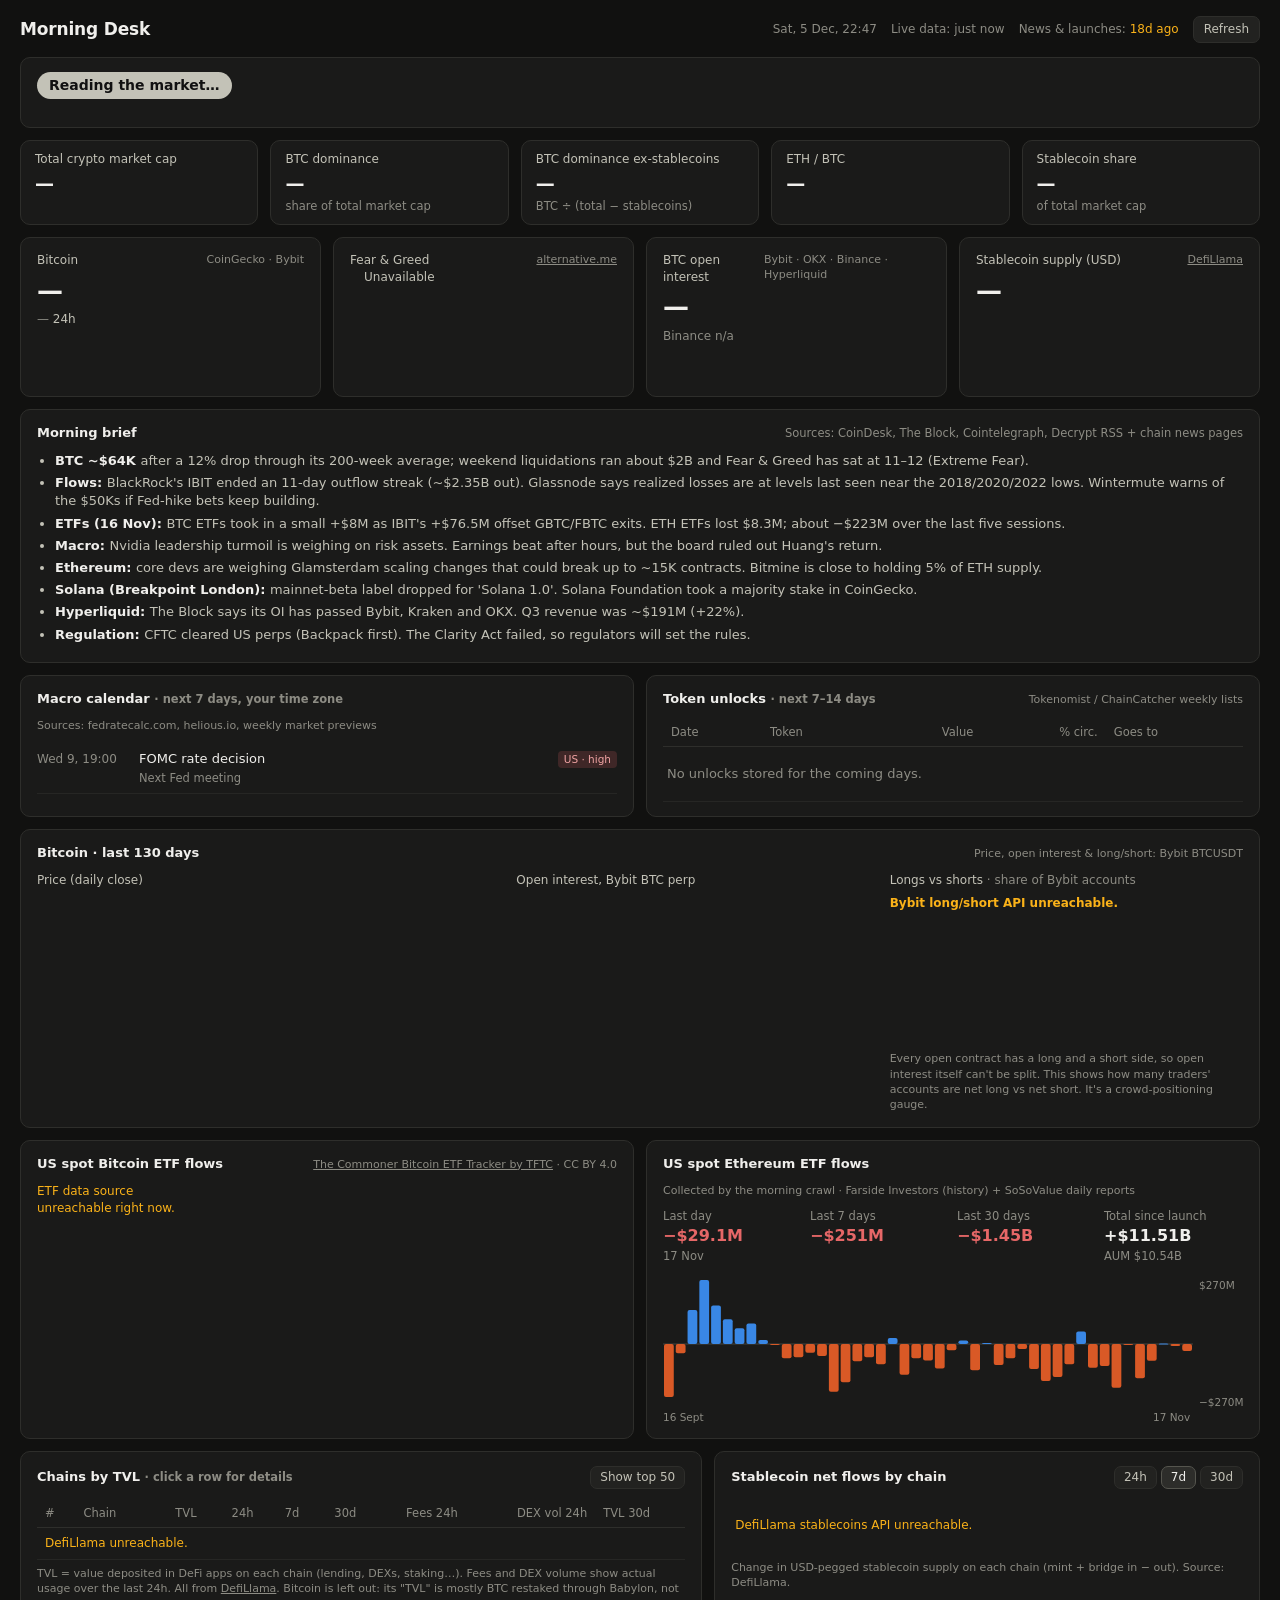
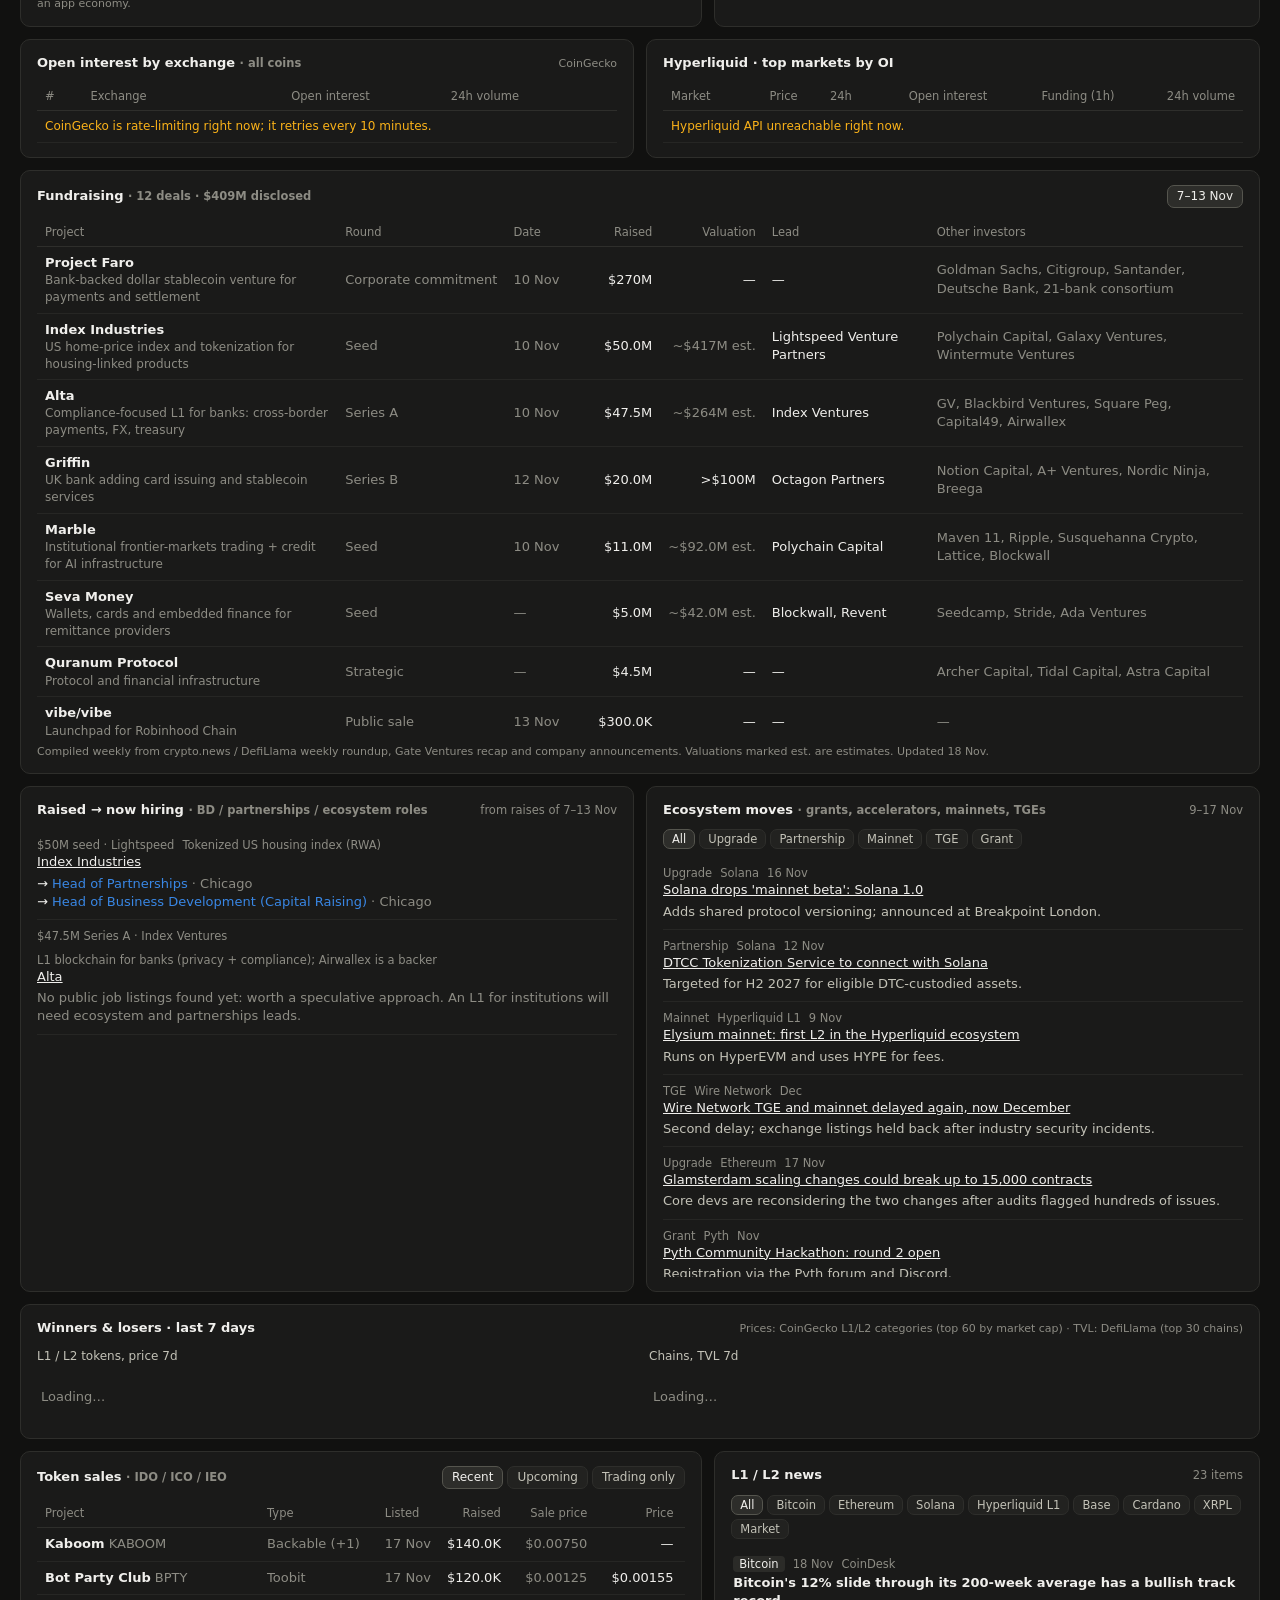
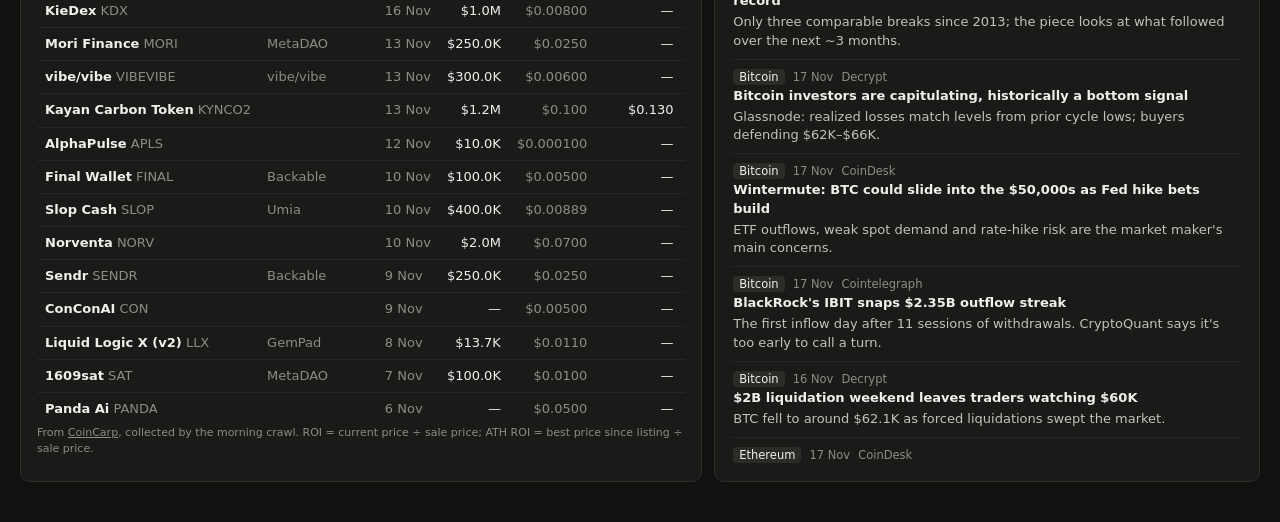
==== index.html @ 5e8b0901 "Load order fix; retry CoinGecko movers Co-Authored-By: Claude Opus 5.5 <noreply@anthropic.com> Claud" ====
<!DOCTYPE html>
<html lang="en">
<head>
<meta charset="utf-8">
<meta name="viewport" content="width=device-width, initial-scale=1">
<title>Morning Desk · Crypto</title>
<style>
  :root {
    color-scheme: dark;
    --bg: #111110;
    --surface-1: #1a1a19;
    --surface-2: #222220;
    --line: #2e2e2b;
    --text-primary: #f0efec;
    --text-secondary: #c3c2b7;
    --text-muted: #8d8c84;
    --series-1: #3987e5;
    --series-2: #d95926;
    --up: #2fbf55;
    --down: #e66767;
    --warn: #fab219;
    --radius: 10px;
    font-family: -apple-system, BlinkMacSystemFont, "SF Pro Text", Inter, system-ui, sans-serif;
  }
  * { box-sizing: border-box; }
  body { margin: 0; background: var(--bg); color: var(--text-primary); font-size: 13px; line-height: 1.4; }
  a { color: inherit; }
  .num { font-variant-numeric: tabular-nums; }
  .wrap { max-width: 1480px; margin: 0 auto; padding: 16px 20px 40px; }
  header.top { display: flex; align-items: center; justify-content: space-between; gap: 12px; flex-wrap: wrap; margin-bottom: 14px; }
  header.top h1 { font-size: 17px; margin: 0; font-weight: 650; letter-spacing: -0.01em; }
  header.top .meta { color: var(--text-muted); font-size: 12px; display: flex; gap: 14px; align-items: center; flex-wrap: wrap; }
  button { font: inherit; color: var(--text-secondary); background: var(--surface-2); border: 1px solid var(--line); border-radius: 7px; padding: 4px 10px; cursor: pointer; }
  button:hover { color: var(--text-primary); border-color: #45453f; }
  button.on { color: var(--text-primary); background: #2d2d2a; border-color: #55554e; }

  .grid { display: grid; gap: 12px; }
  .kpis { grid-template-columns: repeat(4, minmax(0, 1fr)); }
  .two { grid-template-columns: minmax(0, 1.25fr) minmax(0, 1fr); }
  .two-even { grid-template-columns: minmax(0, 1fr) minmax(0, 1fr); }
  .three { grid-template-columns: minmax(0, 1.3fr) minmax(0, 1fr) minmax(0, 1fr); gap: 20px; }
  .mini-h { color: var(--text-secondary); font-size: 12px; margin-bottom: 6px; }
  .chart { height: 170px; }
  .ls-now { display: flex; height: 22px; border-radius: 5px; overflow: hidden; margin: 2px 0 10px; font-size: 11.5px; font-weight: 600; }
  .ls-now div { display: flex; align-items: center; padding: 0 8px; white-space: nowrap; color: #fff; }
  .verdict { display: flex; align-items: center; gap: 14px; flex-wrap: wrap; padding: 12px 16px; }
  .verdict .badge { font-weight: 700; font-size: 14px; padding: 4px 12px; border-radius: 999px; color: #111; white-space: nowrap; }
  .verdict .why { color: var(--text-secondary); font-size: 12.5px; flex: 1 1 400px; }
  .verdict .delta { color: var(--text-muted); font-size: 12px; width: 100%; }
  .mstrip { display: grid; grid-template-columns: repeat(5, minmax(0,1fr)); gap: 12px; }
  @media (max-width: 1100px) { .mstrip { grid-template-columns: repeat(2, minmax(0,1fr)); } }
  .mstrip .card { padding: 10px 14px; }
  .mstrip .l { color: var(--text-secondary); font-size: 12px; }
  .mstrip .v { font-size: 19px; font-weight: 650; margin-top: 2px; }
  .mstrip .s { font-size: 11.5px; color: var(--text-muted); margin-top: 1px; }
  .cal-item { display: grid; grid-template-columns: 92px 1fr auto; gap: 10px; padding: 7px 0; border-bottom: 1px solid #262624; align-items: baseline; }
  .cal-item .when { color: var(--text-muted); font-size: 12px; }
  .cal-item .what { color: var(--text-primary); }
  .cal-item .what small { display: block; color: var(--text-muted); font-size: 11.5px; margin-top: 1px; }
  .imp { font-size: 10.5px; padding: 1px 6px; border-radius: 4px; background: #2b2b28; color: var(--text-secondary); white-space: nowrap; }
  .imp.high { background: rgba(230,103,103,.18); color: #f0a3a3; }
  .today { color: var(--warn) !important; font-weight: 600; }
  .mover-grid { display: grid; grid-template-columns: repeat(2, minmax(0,1fr)); gap: 18px; }
  @media (max-width: 700px) { .mover-grid { grid-template-columns: minmax(0,1fr); } }
  .mover { display: grid; grid-template-columns: 1fr auto; padding: 4px 0; border-bottom: 1px solid #262624; }
  .eco-item { padding: 8px 0; border-bottom: 1px solid #262624; }
  .eco-item .nh { font-size: 11.5px; color: var(--text-muted); display: flex; gap: 8px; flex-wrap: wrap; }
  .etf-stats { display: grid; grid-template-columns: repeat(4, minmax(0,1fr)); gap: 8px; margin-bottom: 10px; }
  .etf-stats .l { color: var(--text-muted); font-size: 11.5px; }
  .etf-stats .v { font-size: 16px; font-weight: 600; margin-top: 1px; }
  @media (max-width: 1100px) { .three { grid-template-columns: minmax(0,1fr); } .kpis { grid-template-columns: repeat(2, minmax(0, 1fr)); } .two, .two-even { grid-template-columns: minmax(0, 1fr); } }
  @media (max-width: 560px) { .kpis { grid-template-columns: minmax(0, 1fr); } }
  section.card { background: var(--surface-1); border: 1px solid var(--line); border-radius: var(--radius); padding: 14px 16px; min-width: 0; }
  .row { margin-top: 12px; }
  .card-h { display: flex; align-items: baseline; justify-content: space-between; gap: 10px; margin-bottom: 10px; flex-wrap: wrap; }
  .card-h h2 { font-size: 13px; margin: 0; font-weight: 600; color: var(--text-primary); }
  .card-h .sub { color: var(--text-muted); font-size: 11.5px; }
  .tabs { display: flex; gap: 4px; flex-wrap: wrap; }
  .tabs button { padding: 2px 9px; font-size: 12px; }

  .kpi .label { color: var(--text-secondary); font-size: 12px; display: flex; justify-content: space-between; gap: 8px; }
  .kpi .big { font-size: 26px; font-weight: 650; letter-spacing: -0.02em; margin: 4px 0 2px; }
  .kpi .line2 { color: var(--text-secondary); font-size: 12px; display: flex; gap: 10px; flex-wrap: wrap; }
  .kpi .spark { height: 46px; margin-top: 8px; }
  .up { color: var(--up); } .down { color: var(--down); } .muted { color: var(--text-muted); }
  .src { color: var(--text-muted); font-size: 11px; }
  .src a { color: var(--text-muted); }

  table { width: 100%; border-collapse: collapse; }
  th { text-align: left; font-weight: 500; color: var(--text-muted); font-size: 11.5px; padding: 6px 8px; border-bottom: 1px solid var(--line); position: sticky; top: 0; background: var(--surface-1); z-index: 1; white-space: nowrap; }
  td { padding: 7px 8px; border-bottom: 1px solid #262624; white-space: nowrap; }
  th.r, td.r { text-align: right; }
  tbody tr.click { cursor: pointer; }
  tbody tr.click:hover { background: #24241f; }
  .scroll { max-height: 470px; overflow: auto; }
  .tag { display: inline-block; font-size: 10.5px; padding: 1px 6px; border-radius: 4px; background: #2b2b28; color: var(--text-secondary); margin-left: 6px; }
  .rank { color: var(--text-muted); width: 22px; }
  .bar-cell { width: 90px; }
  .minibar { height: 6px; border-radius: 3px; background: var(--series-1); }

  .gauge-wrap { display: flex; align-items: center; gap: 14px; }
  .fg-hist { display: grid; grid-template-columns: auto auto; gap: 2px 10px; font-size: 12px; color: var(--text-secondary); }

  .brief ul { margin: 0; padding-left: 18px; }
  .brief li { margin: 4px 0; color: var(--text-secondary); }
  .brief li b { color: var(--text-primary); font-weight: 600; }

  .flows .fl-row { display: grid; grid-template-columns: 96px 1fr 78px; align-items: center; gap: 8px; padding: 3px 0; }
  .flows .fl-name { color: var(--text-secondary); overflow: hidden; text-overflow: ellipsis; white-space: nowrap; }
  .flows .fl-track { position: relative; height: 14px; }
  .flows .fl-mid { position: absolute; left: 50%; top: -2px; bottom: -2px; width: 1px; background: #44443f; }
  .flows .fl-bar { position: absolute; top: 2px; height: 10px; border-radius: 3px; }

  .news-list { max-height: 520px; overflow: auto; }
  .news-item { padding: 9px 2px; border-bottom: 1px solid #262624; }
  .news-item .nh { display: flex; gap: 8px; align-items: baseline; font-size: 11.5px; color: var(--text-muted); margin-bottom: 2px; flex-wrap: wrap; }
  .news-item .chip { color: var(--text-primary); background: #2b2b28; border-radius: 4px; padding: 0 6px; }
  .news-item .title { font-weight: 600; color: var(--text-primary); text-decoration: none; }
  .news-item .title:hover { text-decoration: underline; }
  .news-item p { margin: 3px 0 0; color: var(--text-secondary); }
  .chips { display: flex; gap: 4px; flex-wrap: wrap; margin-bottom: 8px; }
  .chips button { font-size: 11.5px; padding: 1px 8px; }

  .empty { color: var(--text-muted); padding: 18px 4px; }
  .err { color: var(--warn); font-size: 12px; }

  #tip { position: fixed; pointer-events: none; background: #2a2a27; border: 1px solid #45453f; border-radius: 6px; padding: 5px 8px; font-size: 12px; color: var(--text-primary); z-index: 50; display: none; white-space: nowrap; box-shadow: 0 4px 14px rgba(0,0,0,.4); }
  #tip .t { color: var(--text-muted); font-size: 11px; }

  /* drawer */
  #drawer-bg { position: fixed; inset: 0; background: rgba(0,0,0,.45); display: none; z-index: 30; }
  #drawer { position: fixed; top: 0; right: 0; bottom: 0; width: min(560px, 100vw); background: var(--surface-1); border-left: 1px solid var(--line); z-index: 31; transform: translateX(100%); transition: transform .18s ease; overflow: auto; padding: 18px 20px 40px; }
  #drawer.open { transform: none; }
  #drawer h3 { margin: 0; font-size: 20px; }
  .dstats { display: grid; grid-template-columns: repeat(3, minmax(0,1fr)); gap: 10px; margin: 14px 0; }
  .dstat { background: var(--surface-2); border-radius: 8px; padding: 8px 10px; }
  .dstat .l { color: var(--text-muted); font-size: 11.5px; }
  .dstat .v { font-size: 16px; font-weight: 600; margin-top: 2px; }
  .dsec { margin-top: 18px; }
  .dsec h4 { margin: 0 0 8px; font-size: 12.5px; color: var(--text-secondary); font-weight: 600; }
  .links a { display: inline-block; margin: 0 12px 6px 0; color: var(--series-1); text-decoration: none; }
  .links a:hover { text-decoration: underline; }
  svg text { fill: var(--text-muted); font-size: 10.5px; }
</style>
</head>
<body>
<div class="wrap">
  <header class="top">
    <h1>Morning Desk</h1>
    <div class="meta">
      <span id="clock" class="num"></span>
      <span>Live data: <span id="live-at">loading…</span></span>
      <span>News &amp; launches: <span id="intel-at">—</span></span>
      <button id="refresh">Refresh</button>
    </div>
  </header>

  <!-- Verdict -->
  <section class="card verdict" id="verdict">
    <span class="badge" id="v-badge" style="background:#c3c2b7">Reading the market…</span>
    <span class="why" id="v-why"></span>
    <span class="delta" id="v-delta"></span>
  </section>

  <!-- Market structure -->
  <div class="mstrip row" id="mstrip">
    <section class="card"><div class="l">Total crypto market cap</div><div class="v num" id="m-mcap">—</div><div class="s" id="m-mcap-s"></div></section>
    <section class="card"><div class="l">BTC dominance</div><div class="v num" id="m-dom">—</div><div class="s">share of total market cap</div></section>
    <section class="card"><div class="l">BTC dominance ex-stablecoins</div><div class="v num" id="m-domx">—</div><div class="s">BTC ÷ (total − stablecoins)</div></section>
    <section class="card"><div class="l">ETH / BTC</div><div class="v num" id="m-ethbtc">—</div><div class="s" id="m-ethbtc-s"></div></section>
    <section class="card"><div class="l">Stablecoin share</div><div class="v num" id="m-stshare">—</div><div class="s">of total market cap</div></section>
  </div>

  <!-- KPI strip -->
  <div class="grid kpis row">
    <section class="card kpi" id="k-btc">
      <div class="label"><span>Bitcoin</span><span class="src">CoinGecko · Bybit</span></div>
      <div class="big num" id="btc-price">—</div>
      <div class="line2"><span id="btc-24h">—</span><span id="btc-7d" class="muted"></span></div>
      <div class="spark" id="btc-spark"></div>
    </section>
    <section class="card kpi" id="k-fg">
      <div class="label"><span>Fear &amp; Greed</span><span class="src"><a href="https://alternative.me/crypto/fear-and-greed-index/" target="_blank" rel="noopener">alternative.me</a></span></div>
      <div class="gauge-wrap">
        <div id="fg-gauge"></div>
        <div class="fg-hist num" id="fg-hist"></div>
      </div>
      <div class="spark" id="fg-spark"></div>
    </section>
    <section class="card kpi" id="k-oi">
      <div class="label"><span>BTC open interest</span><span class="src">Bybit · OKX · Binance · Hyperliquid</span></div>
      <div class="big num" id="oi-total">—</div>
      <div class="line2" id="oi-break"></div>
      <div class="line2" id="oi-funding" style="margin-top:6px"></div>
    </section>
    <section class="card kpi" id="k-stable">
      <div class="label"><span>Stablecoin supply (USD)</span><span class="src"><a href="https://defillama.com/stablecoins" target="_blank" rel="noopener">DefiLlama</a></span></div>
      <div class="big num" id="st-total">—</div>
      <div class="line2 num" id="st-chg"></div>
      <div class="spark" id="st-spark"></div>
    </section>
  </div>

  <!-- Brief -->
  <section class="card row brief" id="brief">
    <div class="card-h"><h2>Morning brief</h2><span class="sub" id="brief-sub"></span></div>
    <div id="brief-body" class="empty">Waiting for the morning crawl…</div>
  </section>

  <!-- Macro + Unlocks -->
  <div class="grid two-even row">
    <section class="card" id="macro">
      <div class="card-h"><h2>Macro calendar <span class="sub">· next 7 days, your time zone</span></h2><span class="src" id="macro-src"></span></div>
      <div id="macro-body" class="empty">Waiting for the morning crawl…</div>
    </section>
    <section class="card" id="unlocks">
      <div class="card-h"><h2>Token unlocks <span class="sub">· next 7–14 days</span></h2><span class="src" id="unl-src"></span></div>
      <div class="scroll" style="max-height:330px"><table>
        <thead><tr><th>Date</th><th>Token</th><th class="r">Value</th><th class="r" title="Share of circulating supply">% circ.</th><th>Goes to</th></tr></thead>
        <tbody id="unl-body"><tr><td colspan="5" class="empty">Waiting for the morning crawl…</td></tr></tbody>
      </table></div>
    </section>
  </div>

  <!-- Bitcoin deep-dive -->
  <section class="card row" id="btc">
    <div class="card-h"><h2>Bitcoin · last 130 days</h2><span class="src">Price, open interest &amp; long/short: Bybit BTCUSDT</span></div>
    <div class="grid three">
      <div><div class="mini-h">Price (daily close)</div><div class="chart" id="btc-130"></div></div>
      <div><div class="mini-h">Open interest, Bybit BTC perp <span class="muted" id="btc-oi-now"></span></div><div class="chart" id="btc-oi-130"></div></div>
      <div>
        <div class="mini-h">Longs vs shorts <span class="muted">· share of Bybit accounts</span></div>
        <div class="ls-now" id="ls-now"></div>
        <div class="chart" id="ls-130" style="height:120px"></div>
        <div class="src" style="margin-top:4px">Every open contract has a long and a short side, so open interest itself can't be split. This shows how many traders' accounts are net long vs net short. It's a crowd-positioning gauge.</div>
      </div>
    </div>
  </section>

  <!-- ETF flows -->
  <div class="grid two-even row">
    <section class="card" id="etf-btc">
      <div class="card-h"><h2>US spot Bitcoin ETF flows</h2><span class="src"><a href="https://www.tftc.io/bitcoin-etf-flows" target="_blank" rel="noopener">The Commoner Bitcoin ETF Tracker by TFTC</a> · CC BY 4.0</span></div>
      <div class="etf-stats num" id="etf-btc-stats"><span class="muted">Loading…</span></div>
      <div class="chart" id="etf-btc-bars" style="height:150px"></div>
    </section>
    <section class="card" id="etf-eth">
      <div class="card-h"><h2>US spot Ethereum ETF flows</h2><span class="src" id="etf-eth-src">Collected by the morning crawl</span></div>
      <div class="etf-stats num" id="etf-eth-stats"><span class="muted">Waiting for the morning crawl…</span></div>
      <div class="chart" id="etf-eth-bars" style="height:150px"></div>
    </section>
  </div>

  <!-- Chains + stablecoin flows -->
  <div class="grid two row">
    <section class="card" id="chains">
      <div class="card-h">
        <h2>Chains by TVL <span class="sub">· click a row for details</span></h2>
        <div class="tabs" id="chain-tabs"><button id="chain-more">Show top 50</button></div>
      </div>
      <div class="scroll"><table>
        <thead><tr><th>#</th><th>Chain</th><th class="r" title="Value locked in DeFi protocols on the chain">TVL</th><th class="r">24h</th><th class="r">7d</th><th class="r">30d</th><th class="r" title="Fees paid to apps on this chain, last 24h (DefiLlama)">Fees 24h</th><th class="r" title="DEX trading volume on this chain, last 24h (DefiLlama)">DEX vol 24h</th><th class="bar-cell">TVL 30d</th></tr></thead>
        <tbody id="chain-body"><tr><td colspan="9" class="empty">Loading…</td></tr></tbody>
      </table></div>
      <div class="src" style="margin-top:6px">TVL = value deposited in DeFi apps on each chain (lending, DEXs, staking…). Fees and DEX volume show actual usage over the last 24h. All from <a href="https://defillama.com/chains" target="_blank" rel="noopener">DefiLlama</a>. Bitcoin is left out: its "TVL" is mostly BTC restaked through Babylon, not an app economy.</div>
    </section>

    <section class="card flows" id="flows">
      <div class="card-h">
        <h2>Stablecoin net flows by chain</h2>
        <div class="tabs" id="flow-tabs"><button data-k="d">24h</button><button data-k="w" class="on">7d</button><button data-k="m">30d</button></div>
      </div>
      <div id="flow-body" class="empty">Loading…</div>
      <div class="src" style="margin-top:8px">Change in USD-pegged stablecoin supply on each chain (mint + bridge in − out). Source: DefiLlama.</div>
    </section>
  </div>

  <!-- Derivatives -->
  <div class="grid two-even row">
    <section class="card" id="exch">
      <div class="card-h"><h2>Open interest by exchange <span class="sub">· all coins</span></h2><span class="src">CoinGecko</span></div>
      <div class="scroll" style="max-height:360px"><table>
        <thead><tr><th>#</th><th>Exchange</th><th class="r">Open interest</th><th class="r">24h volume</th><th class="bar-cell"></th></tr></thead>
        <tbody id="exch-body"><tr><td colspan="5" class="empty">Loading…</td></tr></tbody>
      </table></div>
    </section>
    <section class="card" id="hl">
      <div class="card-h"><h2>Hyperliquid · top markets by OI</h2><span class="sub" id="hl-total"></span></div>
      <div class="scroll" style="max-height:360px"><table>
        <thead><tr><th>Market</th><th class="r">Price</th><th class="r">24h</th><th class="r">Open interest</th><th class="r">Funding (1h)</th><th class="r">24h volume</th></tr></thead>
        <tbody id="hl-body"><tr><td colspan="6" class="empty">Loading…</td></tr></tbody>
      </table></div>
    </section>
  </div>

  <!-- Fundraising -->
  <section class="card row" id="funding">
    <div class="card-h">
      <h2>Fundraising <span class="sub" id="fund-sum"></span></h2>
      <div class="tabs" id="fund-weeks"></div>
    </div>
    <div class="scroll" style="max-height:520px"><table>
      <thead><tr><th>Project</th><th>Round</th><th>Date</th><th class="r">Raised</th><th class="r" title="Post-money valuation. 'est.' = Claude's estimate from typical dilution for the round type">Valuation</th><th>Lead</th><th>Other investors</th></tr></thead>
      <tbody id="fund-body"><tr><td colspan="7" class="empty">Waiting for the Monday crawl…</td></tr></tbody>
    </table></div>
    <div class="src" style="margin-top:6px" id="fund-src"></div>
  </section>

  <!-- Weekly: raised→hiring + ecosystem -->
  <div class="grid two-even row">
    <section class="card" id="hiring">
      <div class="card-h"><h2>Raised → now hiring <span class="sub">· BD / partnerships / ecosystem roles</span></h2><span class="sub" id="hire-sub"></span></div>
      <div id="hire-body" class="empty">Filled by the Monday crawl…</div>
    </section>
    <section class="card" id="ecosystem">
      <div class="card-h"><h2>Ecosystem moves <span class="sub">· grants, accelerators, mainnets, TGEs</span></h2><span class="sub" id="eco-sub"></span></div>
      <div class="chips" id="eco-chips"></div>
      <div class="news-list" id="eco-body" style="max-height:420px"><div class="empty">Filled by the Monday crawl…</div></div>
    </section>
  </div>

  <!-- Weekly winners / losers -->
  <section class="card row" id="movers">
    <div class="card-h"><h2>Winners &amp; losers · last 7 days</h2><span class="src">Prices: CoinGecko L1/L2 categories (top 60 by market cap) · TVL: DefiLlama (top 30 chains)</span></div>
    <div class="mover-grid">
      <div><div class="mini-h">L1 / L2 tokens, price 7d</div><div class="mover-grid" id="mv-price"><div class="empty">Loading…</div></div></div>
      <div><div class="mini-h">Chains, TVL 7d</div><div class="mover-grid" id="mv-tvl"><div class="empty">Loading…</div></div></div>
    </div>
  </section>

  <!-- Launches + News -->
  <div class="grid two row">
    <section class="card" id="launches">
      <div class="card-h">
        <h2>Token sales <span class="sub">· IDO / ICO / IEO</span></h2>
        <div class="tabs" id="launch-tabs"><button data-k="recent" class="on">Recent</button><button data-k="upcoming">Upcoming</button><button id="traded-only" title="Hide sales whose token isn't trading yet">Trading only</button></div>
      </div>
      <div class="scroll" style="max-height:520px"><table>
        <thead id="launch-head"></thead>
        <tbody id="launch-body"><tr><td class="empty">Waiting for the morning crawl…</td></tr></tbody>
      </table></div>
      <div class="src" style="margin-top:6px" id="launch-src"></div>
    </section>
    <section class="card" id="news">
      <div class="card-h"><h2>L1 / L2 news</h2><span class="sub" id="news-sub"></span></div>
      <div class="chips" id="news-chips"></div>
      <div class="news-list" id="news-body"><div class="empty">Waiting for the morning crawl…</div></div>
    </section>
  </div>
</div>

<div id="tip"></div>
<div id="drawer-bg"></div>
<aside id="drawer" aria-label="Chain details"></aside>

<!-- Written by the morning crawl. Missing is fine. -->
<script src="intel.js"></script>
<script>
(() => {
  const $ = (id) => document.getElementById(id);
  const el = (tag, attrs = {}, ...kids) => {
    const n = document.createElement(tag);
    for (const [k, v] of Object.entries(attrs)) {
      if (k === 'class') n.className = v; else if (k === 'text') n.textContent = v;
      else if (k.startsWith('on')) n.addEventListener(k.slice(2), v); else n.setAttribute(k, v);
    }
    for (const k of kids) if (k != null) n.append(k.nodeType ? k : document.createTextNode(k));
    return n;
  };
  const store = { get(k, d) { try { const v = localStorage.getItem('md.' + k); return v == null ? d : JSON.parse(v); } catch { return d; } },
                  set(k, v) { try { localStorage.setItem('md.' + k, JSON.stringify(v)); } catch {} } };

  // ---------- formatting ----------
  const usd = (v, d) => {
    if (v == null || !isFinite(v)) return '—';
    const a = Math.abs(v), s = v < 0 ? '−' : '';
    if (a >= 1e12) return s + '$' + (a / 1e12).toFixed(2) + 'T';
    if (a >= 1e9) return s + '$' + (a / 1e9).toFixed(a >= 1e11 ? 1 : 2) + 'B';
    if (a >= 1e6) return s + '$' + (a / 1e6).toFixed(a >= 1e8 ? 0 : 1) + 'M';
    if (a >= 1e3) return s + '$' + (a / 1e3).toFixed(1) + 'K';
    return s + '$' + a.toFixed(d ?? 2);
  };
  const price = (v) => {
    if (v == null || !isFinite(v)) return '—';
    if (v >= 1000) return '$' + v.toLocaleString('en-US', { maximumFractionDigits: 0 });
    if (v >= 1) return '$' + v.toLocaleString('en-US', { maximumFractionDigits: 2 });
    return '$' + v.toPrecision(3);
  };
  const pct = (v, d = 1) => (v == null || !isFinite(v)) ? '—' : (v > 0 ? '▲ ' : v < 0 ? '▼ ' : '') + Math.abs(v).toFixed(d) + '%';
  const pctEl = (v, d) => el('span', { class: 'num ' + (v > 0 ? 'up' : v < 0 ? 'down' : 'muted'), text: pct(v, d) });
  const signedUsd = (v) => (v > 0 ? '+' : '') + usd(v);
  const ago = (ms) => { const m = Math.round((Date.now() - ms) / 60000); if (m < 1) return 'just now'; if (m < 60) return m + ' min ago'; const h = Math.round(m / 60); if (h < 36) return h + 'h ago'; return Math.round(h / 24) + 'd ago'; };
  const dateStr = (t) => new Date(t).toLocaleDateString('en-GB', { day: 'numeric', month: 'short' });

  const getJSON = async (url, opts) => {
    const ctl = new AbortController(); const to = setTimeout(() => ctl.abort(), 20000);
    try { const r = await fetch(url, { ...opts, signal: ctl.signal }); if (!r.ok) throw new Error('HTTP ' + r.status); return await r.json(); }
    finally { clearTimeout(to); }
  };
  const safe = async (p) => { try { return await p; } catch (e) { console.warn(e); return null; } };

  // ---------- tooltip ----------
  const tip = $('tip');
  const showTip = (x, y, html) => { tip.replaceChildren(...html); tip.style.display = 'block';
    const r = tip.getBoundingClientRect(); let L = x + 14, T = y - r.height - 10;
    if (L + r.width > innerWidth - 6) L = x - r.width - 14; if (T < 6) T = y + 16; tip.style.left = L + 'px'; tip.style.top = T + 'px'; };
  const hideTip = () => { tip.style.display = 'none'; };

  // ---------- line chart (single series, crosshair tooltip) ----------
  function lineChart(host, pts, { fmt = usd, color = 'var(--series-1)', height, axis = false, tfmt = (t) => new Date(t).toLocaleString('en-GB', { day: 'numeric', month: 'short', hour: '2-digit', minute: '2-digit' }) } = {}) {
    host.replaceChildren();
    if (!pts || pts.length < 2) return;
    const W = host.clientWidth || 300, H = height || host.clientHeight || 46, pl = 0, pr = axis ? 60 : 0, pt = 4, pb = axis ? 16 : 4;
    const xs = pts.map(p => p.t), ys = pts.map(p => p.v);
    const x0 = Math.min(...xs), x1 = Math.max(...xs); let y0 = Math.min(...ys), y1 = Math.max(...ys); if (y0 === y1) { y0 -= 1; y1 += 1; }
    const X = (t) => pl + (t - x0) / (x1 - x0) * (W - pl - pr), Y = (v) => pt + (1 - (v - y0) / (y1 - y0)) * (H - pt - pb);
    const ns = 'http://www.w3.org/2000/svg';
    const svg = document.createElementNS(ns, 'svg'); svg.setAttribute('width', W); svg.setAttribute('height', H); svg.style.display = 'block';
    const d = pts.map((p, i) => (i ? 'L' : 'M') + X(p.t).toFixed(1) + ' ' + Y(p.v).toFixed(1)).join(' ');
    const area = document.createElementNS(ns, 'path'); area.setAttribute('d', d + ` L${X(x1)} ${H - pb} L${X(x0)} ${H - pb} Z`); area.setAttribute('fill', color); area.setAttribute('opacity', '0.09');
    const path = document.createElementNS(ns, 'path'); path.setAttribute('d', d); path.setAttribute('fill', 'none'); path.setAttribute('stroke', color); path.setAttribute('stroke-width', '2'); path.setAttribute('stroke-linejoin', 'round');
    svg.append(area, path);
    if (axis) {
      for (const v of [y0, (y0 + y1) / 2, y1]) { const tx = document.createElementNS(ns, 'text'); tx.setAttribute('x', W - pr + 6); tx.setAttribute('y', Y(v) + 3); tx.textContent = fmt(v); svg.append(tx);
        const gl = document.createElementNS(ns, 'line'); gl.setAttribute('x1', pl); gl.setAttribute('x2', W - pr); gl.setAttribute('y1', Y(v)); gl.setAttribute('y2', Y(v)); gl.setAttribute('stroke', '#2e2e2b'); svg.insertBefore(gl, area); }
      for (const t of [x0, x1]) { const tx = document.createElementNS(ns, 'text'); tx.setAttribute('x', t === x0 ? X(t) : X(t) - 40); tx.setAttribute('y', H - 3); tx.textContent = dateStr(t); svg.append(tx); }
    }
    const cross = document.createElementNS(ns, 'line'); cross.setAttribute('y1', pt); cross.setAttribute('y2', H - pb); cross.setAttribute('stroke', '#6b6b64'); cross.style.display = 'none';
    const dot = document.createElementNS(ns, 'circle'); dot.setAttribute('r', 4); dot.setAttribute('fill', color); dot.setAttribute('stroke', 'var(--surface-1)'); dot.setAttribute('stroke-width', 2); dot.style.display = 'none';
    svg.append(cross, dot);
    svg.addEventListener('mousemove', (e) => {
      const rect = svg.getBoundingClientRect(); const mx = e.clientX - rect.left; const t = x0 + (mx - pl) / (W - pl - pr) * (x1 - x0);
      let best = pts[0]; for (const p of pts) if (Math.abs(p.t - t) < Math.abs(best.t - t)) best = p;
      cross.setAttribute('x1', X(best.t)); cross.setAttribute('x2', X(best.t)); cross.style.display = ''; dot.setAttribute('cx', X(best.t)); dot.setAttribute('cy', Y(best.v)); dot.style.display = '';
      showTip(e.clientX, e.clientY, [el('div', { class: 'num', text: fmt(best.v) }), el('div', { class: 't', text: tfmt(best.t) })]);
    });
    svg.addEventListener('mouseleave', () => { cross.style.display = dot.style.display = 'none'; hideTip(); });
    host.append(svg);
  }

  // ---------- state ----------
  const S = { btc: null, chains: [], hist: {}, stableChains: {}, hl: null, cgExch: null, fees: null, dexs: null, sig: {} };

  // ---------- BTC ----------
  async function loadBTC() {
    const [by, kl] = await Promise.all([
      safe(getJSON('https://api.bybit.com/v5/market/tickers?category=spot&symbol=BTCUSDT')),
      safe(getJSON('https://api.bybit.com/v5/market/kline?category=spot&symbol=BTCUSDT&interval=60&limit=168')),
    ]);
    let p = null, ch = null;
    const t = by?.result?.list?.[0];
    if (t) { p = +t.lastPrice; ch = +t.price24hPcnt * 100; }
    if (p == null) { const cg = await safe(getJSON('https://api.coingecko.com/api/v3/simple/price?ids=bitcoin&vs_currencies=usd&include_24hr_change=true')); if (cg?.bitcoin) { p = cg.bitcoin.usd; ch = cg.bitcoin.usd_24h_change; } }
    S.sig.btc = p; S.sig.btc24 = ch;
    S.btc = p;
    $('btc-price').textContent = price(p);
    $('btc-24h').replaceChildren(pctEl(ch, 2), ' 24h');
    const pts = (kl?.result?.list || []).map(r => ({ t: +r[0], v: +r[4] })).reverse();
    if (pts.length > 1) { const c7 = (pts.at(-1).v / pts[0].v - 1) * 100; S.sig.btc7 = c7; $('btc-7d').replaceChildren(pctEl(c7, 1), ' 7d'); }
    lineChart($('btc-spark'), pts, { fmt: price });
  }

  // ---------- Fear & Greed ----------
  function gauge(v) {
    const ns = 'http://www.w3.org/2000/svg', W = 96, H = 58, cx = 48, cy = 50, r = 40;
    const svg = document.createElementNS(ns, 'svg'); svg.setAttribute('width', W); svg.setAttribute('height', H);
    const arc = (a0, a1, col, w) => { const p = document.createElementNS(ns, 'path'); const pt = (a) => [cx - r * Math.cos(a), cy - r * Math.sin(a)];
      const [xa, ya] = pt(a0), [xb, yb] = pt(a1); p.setAttribute('d', `M${xa} ${ya} A${r} ${r} 0 0 1 ${xb} ${yb}`); p.setAttribute('stroke', col); p.setAttribute('stroke-width', w); p.setAttribute('fill', 'none'); p.setAttribute('stroke-linecap', 'round'); return p; };
    svg.append(arc(0.05, Math.PI - 0.05, '#2e2e2b', 8));
    const col = v < 25 ? 'var(--down)' : v < 45 ? '#ec835a' : v <= 55 ? '#c3c2b7' : v < 75 ? '#7fcf6b' : 'var(--up)';
    svg.append(arc(0.05, 0.05 + (Math.PI - 0.1) * v / 100, col, 8));
    const tx = document.createElementNS(ns, 'text'); tx.setAttribute('x', cx); tx.setAttribute('y', cy - 6); tx.setAttribute('text-anchor', 'middle'); tx.style.cssText = 'font-size:22px;font-weight:650;fill:var(--text-primary)'; tx.textContent = v;
    svg.append(tx); return svg;
  }
  async function loadFG() {
    const j = await safe(getJSON('https://api.alternative.me/fng/?limit=31'));
    const d = j?.data; if (!d?.length) { $('fg-hist').textContent = 'Unavailable'; return; }
    const g = $('fg-gauge'); g.replaceChildren(gauge(+d[0].value)); S.sig.fg = +d[0].value; S.sig.fgLabel = d[0].value_classification;
    const label = el('div', { style: 'grid-column:1/-1;color:var(--text-primary);font-weight:600;margin-bottom:2px', text: d[0].value_classification });
    const row = (n, i) => d[i] ? [el('span', { class: 'muted', text: n }), el('span', { text: d[i].value + ' · ' + d[i].value_classification })] : [];
    $('fg-hist').replaceChildren(label, ...row('Yesterday', 1), ...row('Last week', 7), ...row('Last month', 30));
    lineChart($('fg-spark'), d.map(x => ({ t: +x.timestamp * 1000, v: +x.value })).reverse(), { fmt: (v) => String(Math.round(v)), color: 'var(--series-2)', tfmt: dateStr });
  }

  // ---------- Open interest ----------
  async function loadOI() {
    const [by, byh, okx, bn, hl] = await Promise.all([
      safe(getJSON('https://api.bybit.com/v5/market/tickers?category=linear&symbol=BTCUSDT')),
      safe(getJSON('https://api.bybit.com/v5/market/open-interest?category=linear&symbol=BTCUSDT&intervalTime=1h&limit=25')),
      safe(getJSON('https://www.okx.com/api/v5/public/open-interest?instType=SWAP&instId=BTC-USDT-SWAP')),
      safe(getJSON('https://fapi.binance.com/fapi/v1/openInterest?symbol=BTCUSDT')),
      safe(getJSON('https://api.hyperliquid.xyz/info', { method: 'POST', headers: { 'Content-Type': 'application/json' }, body: JSON.stringify({ type: 'metaAndAssetCtxs' }) })),
    ]);
    const bt = by?.result?.list?.[0];
    const px = S.btc || (bt ? +bt.markPrice : null);
    const parts = [];
    if (bt) parts.push(['Bybit', +bt.openInterestValue]);
    if (okx?.data?.[0]) parts.push(['OKX', +okx.data[0].oiUsd]);
    if (bn?.openInterest && px) parts.push(['Binance', +bn.openInterest * px]);
    let hlBtc = null;
    if (Array.isArray(hl)) {
      S.hl = hl;
      const i = hl[0].universe.findIndex(u => u.name === 'BTC'); const c = hl[1][i];
      if (c) { hlBtc = c; parts.push(['Hyperliquid', +c.openInterest * +c.markPx]); }
      renderHL();
    } else $('hl-body').replaceChildren(el('tr', {}, el('td', { colspan: 6, class: 'err', text: 'Hyperliquid API unreachable right now.' })));
    const total = parts.reduce((a, b) => a + b[1], 0);
    $('oi-total').textContent = parts.length ? usd(total) : '—'; if (parts.length) S.sig.oi = total; if (bt?.fundingRate) S.sig.funding = +bt.fundingRate * 100;
    const br = parts.map(([n, v]) => el('span', {}, el('span', { class: 'muted', text: n + ' ' }), el('span', { class: 'num', text: usd(v) })));
    if (!bn) br.push(el('span', { class: 'muted', title: 'Binance futures API did not answer from this browser', text: 'Binance n/a' }));
    $('oi-break').replaceChildren(...br);
    // 24h change (Bybit, BTC terms) + funding
    const l = byh?.result?.list; const f = [];
    if (l?.length > 1) { const ch = (+l[0].openInterest / +l.at(-1).openInterest - 1) * 100; f.push(el('span', {}, el('span', { class: 'muted', text: 'Bybit OI 24h ' }), pctEl(ch, 1))); }
    if (bt?.fundingRate) f.push(el('span', {}, el('span', { class: 'muted', text: 'Funding Bybit ' }), el('span', { class: 'num', text: (+bt.fundingRate * 100).toFixed(4) + '%/8h' })));
    if (hlBtc) f.push(el('span', {}, el('span', { class: 'muted', text: 'HL ' }), el('span', { class: 'num', text: (+hlBtc.funding * 100).toFixed(4) + '%/1h' })));
    $('oi-funding').replaceChildren(...f);
  }
  async function loadExchanges() {
    const cgx = await safe(getJSON('https://api.coingecko.com/api/v3/derivatives/exchanges?per_page=15'));
    const px = S.btc;
    if (Array.isArray(cgx)) {
      S.cgExch = cgx; const btc = px || S.btc;
      const rows = cgx.filter(x => x.open_interest_btc).sort((a, b) => b.open_interest_btc - a.open_interest_btc).slice(0, 12);
      const max = rows[0]?.open_interest_btc || 1;
      $('exch-body').replaceChildren(...rows.map((x, i) => el('tr', {},
        el('td', { class: 'rank', text: i + 1 }),
        el('td', {}, el('a', { href: x.url || '#', target: '_blank', rel: 'noopener', style: 'text-decoration:none', text: x.name.replace(/ ?\((Futures|Derivatives)\)/, '') })),
        el('td', { class: 'r num', text: btc ? usd(x.open_interest_btc * btc) : x.open_interest_btc.toFixed(0) + ' BTC' }),
        el('td', { class: 'r num muted', text: btc ? usd(+x.trade_volume_24h_btc * btc) : '' }),
        el('td', { class: 'bar-cell' }, el('div', { class: 'minibar', style: `width:${(x.open_interest_btc / max * 100).toFixed(1)}%` })))));
    } else if (!S.cgExch) $('exch-body').replaceChildren(el('tr', {}, el('td', { colspan: 5, class: 'err', text: 'CoinGecko is rate-limiting right now; it retries every 10 minutes.' })));
  }

  function renderHL() {
    const [meta, ctx] = S.hl;
    const rows = meta.universe.map((u, i) => ({ u, c: ctx[i] })).filter(r => r.c && !r.u.isDelisted)
      .map(r => ({ name: r.u.name, px: +r.c.markPx, ch: r.c.prevDayPx ? (+r.c.markPx / +r.c.prevDayPx - 1) * 100 : null, oi: +r.c.openInterest * +r.c.markPx, f: +r.c.funding, vol: +r.c.dayNtlVlm }));
    const total = rows.reduce((a, r) => a + r.oi, 0);
    $('hl-total').textContent = 'Total OI ' + usd(total);
    rows.sort((a, b) => b.oi - a.oi);
    $('hl-body').replaceChildren(...rows.slice(0, 20).map(r => el('tr', {},
      el('td', {}, el('a', { href: 'https://app.hyperliquid.xyz/trade/' + r.name, target: '_blank', rel: 'noopener', style: 'text-decoration:none;font-weight:600', text: r.name })),
      el('td', { class: 'r num', text: price(r.px) }), el('td', { class: 'r' }, pctEl(r.ch, 1)),
      el('td', { class: 'r num', text: usd(r.oi) }),
      el('td', { class: 'r num ' + (r.f < 0 ? 'down' : ''), text: (r.f * 100).toFixed(4) + '%' }),
      el('td', { class: 'r num muted', text: usd(r.vol) }))));
  }

  // ---------- Stablecoins ----------
  async function loadStables() {
    const [all, chart] = await Promise.all([
      safe(getJSON('https://stablecoins.llama.fi/stablecoins?includePrices=false')),
      safe(getJSON('https://stablecoins.llama.fi/stablecoincharts/all')),
    ]);
    if (chart?.length) {
      const pts = chart.slice(-90).map(x => ({ t: +x.date * 1000, v: x.totalCirculatingUSD?.peggedUSD || 0 }));
      const last = pts.at(-1).v, at = (n) => pts[pts.length - 1 - n]?.v; S.sig.stTotal = last; if (at(7)) S.sig.st7 = last - at(7);
      $('st-total').textContent = usd(last);
      const c = (n, lbl) => { const p = at(n); if (!p) return null; const dv = last - p; return el('span', {}, el('span', { class: 'muted', text: lbl + ' ' }), el('span', { class: dv >= 0 ? 'up' : 'down', text: signedUsd(dv) })); };
      $('st-chg').replaceChildren(...[c(1, '1d'), c(7, '7d'), c(30, '30d')].filter(Boolean));
      lineChart($('st-spark'), pts, { tfmt: dateStr });
    }
    if (all?.peggedAssets) {
      const agg = {};
      for (const a of all.peggedAssets) {
        if (a.pegType !== 'peggedUSD' || !a.chainCirculating) continue;
        for (const [ch, o] of Object.entries(a.chainCirculating)) {
          const g = agg[ch] ||= { cur: 0, d: 0, w: 0, m: 0 };
          const cur = o.current?.peggedUSD || 0;
          g.cur += cur; g.d += cur - (o.circulatingPrevDay?.peggedUSD ?? cur); g.w += cur - (o.circulatingPrevWeek?.peggedUSD ?? cur); g.m += cur - (o.circulatingPrevMonth?.peggedUSD ?? cur);
        }
      }
      S.stableChains = agg; renderFlows();
    } else $('flow-body').replaceChildren(el('div', { class: 'err', text: 'DefiLlama stablecoins API unreachable.' }));
  }

  let flowK = 'w';
  function renderFlows() {
    const agg = S.stableChains; const entries = Object.entries(agg).filter(([, g]) => g.cur > 5e7);
    const sorted = entries.sort((a, b) => b[1][flowK] - a[1][flowK]);
    const top = sorted.slice(0, 8), bot = sorted.slice(-6).filter(x => !top.includes(x));
    const rows = [...top, ...bot];
    const max = Math.max(...rows.map(([, g]) => Math.abs(g[flowK])), 1);
    const body = $('flow-body'); body.className = ''; body.replaceChildren();
    const lbl = { d: '24h', w: '7d', m: '30d' }[flowK];
    rows.forEach(([name, g], i) => {
      if (i === top.length && bot.length) body.append(el('div', { style: 'border-top:1px dashed #33332f;margin:6px 0' }));
      const v = g[flowK], w = Math.abs(v) / max * 50;
      const bar = el('div', { class: 'fl-bar', style: `${v >= 0 ? 'left:50%' : 'right:50%'};width:${w}%;background:${v >= 0 ? 'var(--series-1)' : 'var(--series-2)'}` });
      const r = el('div', { class: 'fl-row' }, el('div', { class: 'fl-name', text: name }), el('div', { class: 'fl-track' }, el('div', { class: 'fl-mid' }), bar), el('div', { class: 'r num ' + (v >= 0 ? 'up' : 'down'), style: 'text-align:right', text: signedUsd(v) }));
      r.addEventListener('mousemove', (e) => showTip(e.clientX, e.clientY, [el('div', { text: name }), el('div', { class: 'num', text: `${lbl} net flow ${signedUsd(v)}` }), el('div', { class: 't', text: 'Stablecoins on chain ' + usd(g.cur) })]));
      r.addEventListener('mouseleave', hideTip);
      body.append(r);
    });
    body.append(el('div', { class: 'src', style: 'margin-top:6px', text: 'Blue = inflow, orange = outflow. Top 8 inflows, then biggest outflows. Chains with >$50M stables.' }));
  }

  // ---------- Chains ----------
  let chainN = 15;
  const EXCLUDE = new Set(['Bitcoin']);
  async function loadChains() {
    const j = await safe(getJSON('https://api.llama.fi/v2/chains'));
    if (!Array.isArray(j)) { $('chain-body').replaceChildren(el('tr', {}, el('td', { colspan: 9, class: 'err', text: 'DefiLlama unreachable.' }))); return; }
    S.chains = j.filter(c => c.tvl > 0 && !EXCLUDE.has(c.name)).sort((a, b) => b.tvl - a.tvl);
    renderChains(); await fillHist();
  }
  const visibleChains = () => S.chains.slice(0, chainN);
  async function fillHist() {
    const todo = visibleChains().filter(c => !S.hist[c.name]);
    const q = [...new Set(todo)]; let i = 0;
    const worker = async () => { while (i < q.length) { const c = q[i++]; const h = await safe(getJSON('https://api.llama.fi/v2/historicalChainTvl/' + encodeURIComponent(c.name)));
      if (Array.isArray(h)) S.hist[c.name] = h.slice(-120).map(p => ({ t: p.date * 1000, v: p.tvl })); renderChainsSoon(); } };
    await Promise.all(Array.from({ length: 6 }, worker));
  }
  let rcT; const renderChainsSoon = () => { clearTimeout(rcT); rcT = setTimeout(renderChains, 120); };
  const histChange = (name, days, cur) => {
    const h = S.hist[name]; if (!h?.length) return null; const target = Date.now() - days * 864e5;
    let p = null; for (const x of h) if (x.t <= target) p = x; const last = h.at(-1).v || cur; return p && p.v ? (last / p.v - 1) * 100 : null;
  };
  function miniSpark(name) {
    const h = S.hist[name]; const host = el('div', { style: 'width:90px;height:22px' });
    if (h) requestAnimationFrame(() => lineChart(host, h.slice(-30), { height: 22, tfmt: dateStr }));
    return host;
  }
  function renderChains() {
    if (!S.chains.length) return;
    const rows = visibleChains();
    $('chain-body').replaceChildren(...rows.map((c, i) => {
      const tr = el('tr', { class: 'click', onclick: () => openChain(c) },
        el('td', { class: 'rank', text: i + 1 }),
        el('td', {}, el('span', { style: 'font-weight:600', text: c.name }), c.tokenSymbol ? el('span', { class: 'muted', text: '  ' + c.tokenSymbol }) : null),
        el('td', { class: 'r num', text: usd(c.tvl) }),
        el('td', { class: 'r' }, pctEl(histChange(c.name, 1, c.tvl), 1)),
        el('td', { class: 'r' }, pctEl(histChange(c.name, 7, c.tvl), 1)),
        el('td', { class: 'r' }, pctEl(histChange(c.name, 30, c.tvl), 1)),
        el('td', { class: 'r num', text: actOf(S.fees, c.name) != null ? usd(actOf(S.fees, c.name)) : '—' }),
        el('td', { class: 'r num muted', text: actOf(S.dexs, c.name) != null ? usd(actOf(S.dexs, c.name)) : '—' }),
        el('td', { class: 'bar-cell' }, miniSpark(c.name)));
      return tr;
    }));
    $('chain-more').textContent = chainN > 15 ? 'Show top 15' : 'Show top 50';
  }
  $('chain-tabs').addEventListener('click', (e) => {
    const b = e.target.closest('button'); if (!b) return;
    if (b.id === 'chain-more') chainN = chainN > 15 ? 15 : 50;
    renderChains(); fillHist();
  });
  $('flow-tabs').addEventListener('click', (e) => { const b = e.target.closest('button[data-k]'); if (!b) return; flowK = b.dataset.k;
    for (const x of $('flow-tabs').children) x.classList.toggle('on', x === b); renderFlows(); });

  // ---------- Drawer ----------
  const drawer = $('drawer'), dbg = $('drawer-bg');
  const closeDrawer = () => { drawer.classList.remove('open'); dbg.style.display = 'none'; if (location.hash) history.replaceState(null, '', location.pathname); };
  dbg.addEventListener('click', closeDrawer); addEventListener('keydown', (e) => { if (e.key === 'Escape') closeDrawer(); });
  const newsFor = (name) => { const I = window.INTEL; if (!I?.news) return []; const k = norm(name); return I.news.filter(n => norm(n.chain) === k || (n.chains || []).some(c => norm(c) === k)); };
  const norm = (s) => String(s || '').toLowerCase().replace(/ (l1|mainnet)$/, '').replace(/[^a-z0-9]/g, '');
  async function openChain(c) {
    const st = S.stableChains[c.name];
    const stat = (l, v) => el('div', { class: 'dstat' }, el('div', { class: 'l', text: l }), v.nodeType ? el('div', { class: 'v' }, v) : el('div', { class: 'v num', text: v }));
    const chartHost = el('div', { style: 'height:170px' });
    const hlRow = (() => { if (!S.hl || !c.tokenSymbol) return null; const i = S.hl[0].universe.findIndex(u => u.name === c.tokenSymbol); const x = S.hl[1][i]; if (i < 0 || !x) return null;
      return el('div', { class: 'dsec' }, el('h4', { text: c.tokenSymbol + ' on Hyperliquid' }), el('div', { class: 'dstats', style: 'margin:0' },
        stat('Price', price(+x.markPx)), stat('24h', pctEl(x.prevDayPx ? (+x.markPx / +x.prevDayPx - 1) * 100 : null, 1)), stat('Open interest', usd(+x.openInterest * +x.markPx)))); })();
    const news = newsFor(c.name);
    const enc = encodeURIComponent;
    drawer.replaceChildren(
      el('div', { style: 'display:flex;justify-content:space-between;align-items:center' }, el('h3', { text: c.name }), el('button', { onclick: closeDrawer, text: 'Close' })),
      el('div', { class: 'dstats' }, stat('TVL', usd(c.tvl)), stat('24h', pctEl(histChange(c.name, 1, c.tvl), 1)), stat('7d', pctEl(histChange(c.name, 7, c.tvl), 1)),
        stat('30d', pctEl(histChange(c.name, 30, c.tvl), 1)), stat('Stablecoins on chain', st ? usd(st.cur) : '—'), stat('Stables 7d flow', st ? el('span', { class: st.w >= 0 ? 'up' : 'down', text: signedUsd(st.w) }) : '—')),
      el('div', { class: 'dsec' }, el('h4', { text: 'TVL · last 120 days' }), chartHost),
      hlRow,
      el('div', { class: 'dsec' }, el('h4', { text: 'News' }), news.length ? el('div', {}, ...news.map(newsItem)) : el('div', { class: 'muted', text: 'No items from the last crawl for this chain.' })),
      el('div', { class: 'dsec links' }, el('h4', { text: 'Open elsewhere' }),
        el('a', { href: 'https://defillama.com/chain/' + enc(c.name), target: '_blank', rel: 'noopener', text: 'DefiLlama' }),
        c.gecko_id ? el('a', { href: 'https://www.coingecko.com/en/coins/' + enc(c.gecko_id), target: '_blank', rel: 'noopener', text: 'CoinGecko' }) : null,
        el('a', { href: 'https://cryptorank.io/price/' + enc(c.gecko_id || c.name.toLowerCase()), target: '_blank', rel: 'noopener', text: 'CryptoRank' }),
        el('a', { href: 'https://x.com/search?q=' + enc(c.name + (c.tokenSymbol ? ' OR $' + c.tokenSymbol : '')) + '&f=live', target: '_blank', rel: 'noopener', text: 'X live search' })));
    drawer.classList.add('open'); dbg.style.display = 'block'; drawer.scrollTop = 0;
    if (!S.hist[c.name]) { const h = await safe(getJSON('https://api.llama.fi/v2/historicalChainTvl/' + encodeURIComponent(c.name))); if (Array.isArray(h)) S.hist[c.name] = h.slice(-120).map(p => ({ t: p.date * 1000, v: p.tvl })); }
    requestAnimationFrame(() => lineChart(chartHost, S.hist[c.name], { height: 170, axis: true, tfmt: dateStr }));
  }

  // ---------- Intel (crawl output) ----------
  function newsItem(n) {
    return el('div', { class: 'news-item' },
      el('div', { class: 'nh' }, el('span', { class: 'chip', text: n.chain || 'Market' }), n.date ? el('span', { text: n.date }) : null, n.source ? el('span', { text: n.source }) : null),
      n.url ? el('a', { class: 'title', href: n.url, target: '_blank', rel: 'noopener', text: n.title }) : el('span', { class: 'title', text: n.title }),
      n.summary ? el('p', { text: n.summary }) : null);
  }
  let fundWeek = 0;
  function renderFunding() {
    const F = window.INTEL?.funding; if (!F?.weeks?.length) return;
    const weeks = F.weeks; if (fundWeek >= weeks.length) fundWeek = 0;
    $('fund-weeks').replaceChildren(...weeks.map((w, i) => el('button', { class: i === fundWeek ? 'on' : '', text: w.label, onclick: () => { fundWeek = i; renderFunding(); } })));
    const w = weeks[fundWeek]; const rows = [...(w.rounds || [])].sort((a, b) => (b.amount || 0) - (a.amount || 0));
    const total = rows.reduce((a, r) => a + (r.amount || 0), 0);
    $('fund-sum').textContent = `· ${rows.length} deals · ${usd(total)} disclosed`;
    $('fund-body').replaceChildren(...rows.map(r => el('tr', {},
      el('td', { style: 'white-space:normal;min-width:200px' }, r.url ? el('a', { href: r.url, target: '_blank', rel: 'noopener', style: 'font-weight:600;text-decoration:none', text: r.project }) : el('b', { text: r.project }),
        r.what ? el('div', { class: 'muted', style: 'font-size:12px', text: r.what }) : null),
      el('td', { class: 'muted', text: r.round || '—' }),
      el('td', { class: 'muted', text: r.date || '—' }),
      el('td', { class: 'r num', text: r.amount ? usd(r.amount) : 'undisclosed' }),
      el('td', { class: 'r num' + (r.valuationEst ? ' muted' : ''), title: r.valuationNote || '', text: r.valuation ? (r.valuationEst ? '~' + usd(r.valuation) + ' est.' : (r.valuationPrefix || '') + usd(r.valuation)) : '—' }),
      el('td', { style: 'white-space:normal;min-width:140px', text: (r.lead || []).join(', ') || '—' }),
      el('td', { class: 'muted', style: 'white-space:normal;min-width:180px', text: (r.others || []).join(', ') || '—' }))));
    $('fund-src').textContent = (F.note || '') + (F.updatedAt ? ' Updated ' + dateStr(Date.parse(F.updatedAt)) + '.' : '');
  }
  let newsFilter = 'All', launchTab = 'recent';
  function renderIntel() {
    const I = window.INTEL;
    if (!I) { $('intel-at').textContent = 'no crawl yet'; return; }
    const at = Date.parse(I.updatedAt);
    $('intel-at').textContent = isFinite(at) ? ago(at) : '—';
    if (isFinite(at) && Date.now() - at > 36 * 36e5) $('intel-at').classList.add('err');
    // brief
    if (I.brief?.length) { const b = $('brief-body'); b.className = ''; b.replaceChildren(el('ul', {}, ...I.brief.map(x => { const li = el('li'); const m = /^\*\*(.+?)\*\*\s*(.*)$/.exec(x); if (m) li.append(el('b', { text: m[1] + ' ' }), m[2]); else li.textContent = x; return li; }))); }
    $('brief-sub').textContent = I.briefNote || '';
    // launches
    renderLaunches(); renderFunding();
    $('launch-src').replaceChildren('From ', el('a', { href: I.launchSourceUrl || 'https://www.coincarp.com/past-ido/', target: '_blank', rel: 'noopener', text: I.launchSource || 'CoinCarp' }), ', collected by the morning crawl. ROI = current price ÷ sale price; ATH ROI = best price since listing ÷ sale price.');
    // news
    const chains = ['All', ...new Set((I.news || []).map(n => n.chain).filter(Boolean))];
    $('news-chips').replaceChildren(...chains.map(c => el('button', { class: c === newsFilter ? 'on' : '', text: c, onclick: () => { newsFilter = c; renderIntel(); } })));
    const items = (I.news || []).filter(n => newsFilter === 'All' || n.chain === newsFilter);
    $('news-body').replaceChildren(...(items.length ? items.map(newsItem) : [el('div', { class: 'empty', text: 'Nothing for this filter.' })]));
    $('news-sub').textContent = (I.news?.length || 0) + ' items';
  }
  function renderLaunches() {
    const I = window.INTEL; if (!I) return;
    let list = launchTab === 'recent' ? (I.launches || []) : (I.upcoming || []);
    if (launchTab === 'recent' && tradedOnly) list = list.filter(x => x.price != null);
    const roiCell = (v) => el('td', { class: 'r num ' + (v == null ? 'muted' : v >= 1 ? 'up' : 'down'), text: v == null ? '—' : v.toFixed(2) + 'x' });
    if (launchTab === 'recent') {
      $('launch-head').replaceChildren(el('tr', {}, ...['Project', 'Type', 'Listed', 'Raised', 'Sale price', 'Price', 'ROI', 'ATH ROI'].map((h, i) => el('th', { class: i >= 3 ? 'r' : '', text: h }))));
      $('launch-body').replaceChildren(...(list.length ? list.map(x => el('tr', {},
        el('td', {}, x.url ? el('a', { href: x.url, target: '_blank', rel: 'noopener', style: 'text-decoration:none;font-weight:600', text: x.name }) : el('b', { text: x.name }), x.symbol ? el('span', { class: 'muted', text: ' ' + x.symbol }) : null),
        el('td', { class: 'muted', text: [x.type, x.launchpad].filter(Boolean).join(' · ') }),
        el('td', { class: 'muted', text: x.date || '—' }),
        el('td', { class: 'r num', text: x.raise != null ? usd(x.raise) : '—' }),
        el('td', { class: 'r num muted', text: x.salePrice != null ? price(x.salePrice) : '—' }),
        el('td', { class: 'r num', text: x.price != null ? price(x.price) : '—' }),
        roiCell(x.roi), roiCell(x.athRoi))) : [el('tr', {}, el('td', { colspan: 8, class: 'empty', text: I.launchNote || 'No launches in the last crawl.', style: 'white-space:normal' }))]));
    } else {
      $('launch-head').replaceChildren(el('tr', {}, ...['Project', 'Type', 'Date', 'Raise target', 'Notes'].map((h, i) => el('th', { class: i === 3 ? 'r' : '', text: h }))));
      $('launch-body').replaceChildren(...(list.length ? list.map(x => el('tr', {},
        el('td', {}, x.url ? el('a', { href: x.url, target: '_blank', rel: 'noopener', style: 'text-decoration:none;font-weight:600', text: x.name }) : el('b', { text: x.name }), x.symbol ? el('span', { class: 'muted', text: ' ' + x.symbol }) : null),
        el('td', { class: 'muted', text: [x.type, x.launchpad].filter(Boolean).join(' · ') }),
        el('td', { class: 'muted', text: x.date || 'TBA' }),
        el('td', { class: 'r num', text: x.raise != null ? usd(x.raise) : '—' }),
        el('td', { class: 'muted', style: 'white-space:normal;min-width:160px', text: x.note || '' }))) : [el('tr', {}, el('td', { colspan: 5, class: 'empty', text: I.launchNote || 'No upcoming sales in the last crawl.', style: 'white-space:normal' }))]));
    }
  }
  let tradedOnly = store.get('tradedOnly', false);
  $('traded-only').classList.toggle('on', tradedOnly);
  $('traded-only').addEventListener('click', () => { tradedOnly = !tradedOnly; store.set('tradedOnly', tradedOnly); $('traded-only').classList.toggle('on', tradedOnly); renderLaunches(); });
  $('launch-tabs').addEventListener('click', (e) => { const b = e.target.closest('button[data-k]'); if (!b) return; launchTab = b.dataset.k;
    for (const x of $('launch-tabs').querySelectorAll('button[data-k]')) x.classList.toggle('on', x === b); renderLaunches(); });


  // ---------- bar chart (diverging, tooltip) ----------
  function barChart(host, pts, { fmt = usd, tfmt = dateStr } = {}) {
    host.replaceChildren(); if (!pts?.length) return;
    const W = host.clientWidth || 300, H = host.clientHeight || 150, pr = 50, pt = 6, pb = 16;
    const max = Math.max(...pts.map(p => Math.abs(p.v)), 1);
    const hasNeg = pts.some(p => p.v < 0), hasPos = pts.some(p => p.v > 0);
    const y0 = hasNeg ? -max : 0, y1 = hasPos ? max : 0;
    const Y = (v) => pt + (1 - (v - y0) / ((y1 - y0) || 1)) * (H - pt - pb);
    const bw = Math.min((W - pr) / pts.length, 16), gap = Math.min(2, bw * 0.25), off = (W - pr) - bw * pts.length;
    const ns = 'http://www.w3.org/2000/svg';
    const svg = document.createElementNS(ns, 'svg'); svg.setAttribute('width', W); svg.setAttribute('height', H); svg.style.display = 'block';
    const zero = document.createElementNS(ns, 'line'); zero.setAttribute('x1', 0); zero.setAttribute('x2', W - pr); zero.setAttribute('y1', Y(0)); zero.setAttribute('y2', Y(0)); zero.setAttribute('stroke', '#44443f'); svg.append(zero);
    for (const v of [y1, y0]) { if (!v) continue; const tx = document.createElementNS(ns, 'text'); tx.setAttribute('x', W - pr + 6); tx.setAttribute('y', Y(v) + (v > 0 ? 9 : -2)); tx.textContent = fmt(v); svg.append(tx); }
    const tx0 = document.createElementNS(ns, 'text'); tx0.setAttribute('x', off); tx0.setAttribute('y', H - 3); tx0.textContent = tfmt(pts[0].t); svg.append(tx0);
    const tx1 = document.createElementNS(ns, 'text'); tx1.setAttribute('x', W - pr - 40); tx1.setAttribute('y', H - 3); tx1.textContent = tfmt(pts.at(-1).t); svg.append(tx1);
    pts.forEach((p, i) => {
      const r = document.createElementNS(ns, 'rect'); const yTop = Math.min(Y(p.v), Y(0)); const h = Math.max(1, Math.abs(Y(p.v) - Y(0)));
      r.setAttribute('x', off + i * bw + gap / 2); r.setAttribute('width', Math.max(1, bw - gap)); r.setAttribute('y', yTop); r.setAttribute('height', h); r.setAttribute('rx', Math.min(2, bw / 4));
      r.setAttribute('fill', p.v >= 0 ? 'var(--series-1)' : 'var(--series-2)');
      const hit = document.createElementNS(ns, 'rect'); hit.setAttribute('x', off + i * bw); hit.setAttribute('width', bw); hit.setAttribute('y', 0); hit.setAttribute('height', H); hit.setAttribute('fill', 'transparent');
      hit.addEventListener('mousemove', (e) => { r.setAttribute('opacity', '0.75'); showTip(e.clientX, e.clientY, [el('div', { class: 'num', text: (p.v > 0 ? '+' : '') + fmt(p.v) }), el('div', { class: 't', text: tfmt(p.t) })]); });
      hit.addEventListener('mouseleave', () => { r.removeAttribute('opacity'); hideTip(); });
      svg.append(r, hit);
    });
    host.append(svg);
  }

  // ---------- Bitcoin 130d ----------
  async function loadBTC130() {
    const [kl, oi, ls, lsNow] = await Promise.all([
      safe(getJSON('https://api.bybit.com/v5/market/kline?category=spot&symbol=BTCUSDT&interval=D&limit=130')),
      safe(getJSON('https://api.bybit.com/v5/market/open-interest?category=linear&symbol=BTCUSDT&intervalTime=1d&limit=130')),
      safe(getJSON('https://api.bybit.com/v5/market/account-ratio?category=linear&symbol=BTCUSDT&period=1d&limit=130')),
      safe(getJSON('https://api.bybit.com/v5/market/account-ratio?category=linear&symbol=BTCUSDT&period=1h&limit=1')),
    ]);
    const px = (kl?.result?.list || []).map(r => ({ t: +r[0], v: +r[4] })).reverse();
    lineChart($('btc-130'), px, { fmt: price, axis: true, tfmt: dateStr });
    const pxAt = new Map(px.map(p => [p.t, p.v]));
    const oiPts = (oi?.result?.list || []).map(r => ({ t: +r.timestamp, v: +r.openInterest * (pxAt.get(+r.timestamp) || S.btc || 0) })).filter(p => p.v > 0).reverse();
    lineChart($('btc-oi-130'), oiPts, { axis: true, color: 'var(--series-1)', tfmt: dateStr });
    if (oiPts.length > 30) { const a = oiPts.at(-1).v, b = oiPts.at(-31).v; $('btc-oi-now').replaceChildren(' · ' + usd(a) + ' · 30d ', pctEl((a / b - 1) * 100, 1)); }
    const lsPts = (ls?.result?.list || []).map(r => ({ t: +r.timestamp, v: +r.buyRatio * 100 })).reverse();
    lineChart($('ls-130'), lsPts, { axis: true, color: 'var(--series-2)', fmt: (v) => v.toFixed(0) + '% long', tfmt: dateStr });
    const cur = lsNow?.result?.list?.[0] || ls?.result?.list?.[0];
    if (cur) { const L = +cur.buyRatio * 100, Sh = +cur.sellRatio * 100;
      $('ls-now').replaceChildren(el('div', { style: `width:${L}%;background:var(--up)`, text: `Long ${L.toFixed(1)}%` }), el('div', { style: `width:${Sh}%;background:var(--down);justify-content:flex-end`, text: `Short ${Sh.toFixed(1)}%` }));
      $('ls-now').title = 'Latest hour, Bybit BTCUSDT perp accounts'; }
    else $('ls-now').replaceChildren(el('span', { class: 'err', text: 'Bybit long/short API unreachable.' }));
  }

  // ---------- ETF flows ----------
  function etfStats(host, days, extra = {}) {
    // days: [{t (ms), v (USD)}] ascending
    if (!days.length) return;
    const last = days.at(-1); const now = last.t;
    const sumSince = (ms) => days.filter(d => d.t > now - ms).reduce((a, d) => a + d.v, 0);
    const cum = extra.cumulative ?? days.reduce((a, d) => a + d.v, 0);
    const cell = (l, v, cls, sub) => el('div', {}, el('div', { class: 'l', text: l }), el('div', { class: 'v ' + (cls || ''), text: v }), sub ? el('div', { class: 'l', text: sub }) : null);
    const sg = (v) => (v > 0 ? 'up' : v < 0 ? 'down' : '');
    host.replaceChildren(
      cell('Last day', signedUsd(last.v), sg(last.v), dateStr(last.t)),
      cell('Last 7 days', signedUsd(extra.last7 ?? sumSince(7 * 864e5)), sg(extra.last7 ?? sumSince(7 * 864e5))),
      (extra.last30 != null || !extra.partial) ? cell('Last 30 days', signedUsd(extra.last30 ?? sumSince(30 * 864e5)), sg(extra.last30 ?? sumSince(30 * 864e5))) : cell('Last 30 days', '—', 'muted', 'building history'),
      cell('Total since launch', signedUsd(cum), '', extra.aum ? 'AUM ' + usd(extra.aum) : null));
  }
  async function loadEtfBtc() {
    const j = await safe(getJSON('https://www.tftc.io/bitcoin-etf-flows/data.json'));
    if (!j?.days?.length) { $('etf-btc-stats').replaceChildren(el('span', { class: 'err', text: 'ETF data source unreachable right now.' })); return; }
    const days = j.days.map(d => ({ t: Date.parse(d.date + 'T00:00:00Z'), v: d.netFlowUsd ?? d.vendorNetFlowUsd ?? 0 }));
    etfStats($('etf-btc-stats'), days, { aum: j.days.at(-1).totalNetAssetsUsd });
    S.sig.etf7 = days.filter(d => d.t > days.at(-1).t - 7 * 864e5).reduce((a, d) => a + d.v, 0); S.sig.etfLast = days.at(-1).v;
    barChart($('etf-btc-bars'), days.slice(-45));
  }
  function renderEtfEth() {
    const e = window.INTEL?.etf?.eth; if (!e?.days?.length) return;
    const days = e.days.map(d => ({ t: Date.parse(d.date + 'T00:00:00Z'), v: d.flow })).sort((a, b) => a.t - b.t);
    etfStats($('etf-eth-stats'), days, { cumulative: e.cumulative ?? undefined, aum: e.aum, last7: e.last7d ?? undefined, last30: e.last30d ?? undefined, partial: days.length < 25 });
    barChart($('etf-eth-bars'), days.slice(-45));
    if (e.source) $('etf-eth-src').textContent = 'Collected by the morning crawl · ' + e.source;
  }

  // ---------- Intel loading: same-origin intel.json (hosted) → remote → local intel.js ----------
  const REMOTE_INTEL = 'https://raw.githubusercontent.com/TheBigScaryWolf/morning-desk/main/intel.json';
  async function loadIntel() {
    const urls = [];
    if (location.protocol.startsWith('http')) urls.push('intel.json?t=' + Date.now());
    if (REMOTE_INTEL) urls.push(REMOTE_INTEL + '?t=' + Date.now());
    for (const u of urls) { const j = await safe(getJSON(u)); if (j?.updatedAt) { if (!window.INTEL || Date.parse(j.updatedAt) >= Date.parse(window.INTEL.updatedAt || 0)) window.INTEL = j; break; } }
    renderIntel(); renderEtfEth(); renderMacro(); renderUnlocks(); renderWeekly();
  }


  // ---------- Market structure (CoinGecko global + Bybit ETHBTC) ----------
  async function loadMarket() {
    const [gl, eb, ek] = await Promise.all([
      safe(getJSON('https://api.coingecko.com/api/v3/global')),
      safe(getJSON('https://api.bybit.com/v5/market/tickers?category=spot&symbol=ETHBTC')),
      safe(getJSON('https://api.bybit.com/v5/market/kline?category=spot&symbol=ETHBTC&interval=D&limit=31')),
    ]);
    const g = gl?.data;
    if (g) {
      const mc = g.total_market_cap.usd, dom = g.market_cap_percentage.btc, ch = g.market_cap_change_percentage_24h_usd;
      S.mkt = { mc, dom, ch };
      $('m-mcap').textContent = usd(mc); $('m-mcap-s').replaceChildren(pctEl(ch, 1), ' 24h');
      $('m-dom').textContent = dom.toFixed(1) + '%';
    }
    renderMarketDerived();
    const t = eb?.result?.list?.[0];
    if (t) { $('m-ethbtc').textContent = (+t.lastPrice).toFixed(5); const k = (ek?.result?.list || []).map(r => +r[4]).reverse();
      const parts = [pctEl(+t.price24hPcnt * 100, 1), ' 24h']; if (k.length > 7) parts.push('  ', pctEl((k.at(-1) / k.at(-8) - 1) * 100, 1), ' 7d'); $('m-ethbtc-s').replaceChildren(...parts); }
  }
  function renderMarketDerived() {
    const m = S.mkt, st = S.sig.stTotal; if (!m) return;
    if (st) { const btcMc = m.mc * m.dom / 100; $('m-domx').textContent = (btcMc / (m.mc - st) * 100).toFixed(1) + '%'; $('m-stshare').textContent = (st / m.mc * 100).toFixed(1) + '%'; }
  }

  // ---------- Activity: fees + DEX volume per chain (DefiLlama) ----------
  const ACT_KEY = { 'Hyperliquid L1': 'hyperliquid', 'OP Mainnet': 'optimism', 'Avalanche': 'avax', 'Gnosis': 'xdai', 'zkSync Era': 'era', 'ZKsync Era': 'era', 'Robinhood Chain': 'robinhood', 'X Layer': 'xlayer', 'Polygon zkEVM': 'polygon_zkevm', 'Cronos': 'cronos', 'BSC': 'bsc' };
  const actKey = (name) => ACT_KEY[name] || name.toLowerCase().replace(/\s+/g, '_');
  const actOf = (map, name) => { if (!map) return null; const k = actKey(name); return map[k] ?? map[k.replace(/_/g, '')] ?? null; };
  function sumByChain(j) {
    const agg = {}; for (const p of j?.protocols || []) { if (!p.breakdown24h) continue;
      for (const [c, o] of Object.entries(p.breakdown24h)) { const v = typeof o === 'object' ? Object.values(o).reduce((a, b) => a + (+b || 0), 0) : +o; agg[c] = (agg[c] || 0) + v; } }
    return agg;
  }
  async function loadActivity() {
    const [f, d] = await Promise.all([
      safe(getJSON('https://api.llama.fi/overview/fees?excludeTotalDataChart=true&excludeTotalDataChartBreakdown=true')),
      safe(getJSON('https://api.llama.fi/overview/dexs?excludeTotalDataChart=true&excludeTotalDataChartBreakdown=true')),
    ]);
    if (f) S.fees = sumByChain(f); if (d) S.dexs = sumByChain(d);
    renderChains();
  }

  // ---------- Winners / losers ----------
  async function loadMovers() { await loadMoversPrice(); await loadMoversTvl(); }
  async function loadMoversPrice() {
    const [l1, l2] = await Promise.all([
      safe(getJSON('https://api.coingecko.com/api/v3/coins/markets?vs_currency=usd&category=layer-1&order=market_cap_desc&per_page=40&price_change_percentage=7d')),
      safe(getJSON('https://api.coingecko.com/api/v3/coins/markets?vs_currency=usd&category=layer-2&order=market_cap_desc&per_page=20&price_change_percentage=7d')),
    ]);
    const STABLE = /usd|dai|eur/i;
    const toks = [...(l1 || []), ...(l2 || [])].filter(c => c.price_change_percentage_7d_in_currency != null && !STABLE.test(c.symbol));
    const uniq = [...new Map(toks.map(c => [c.id, c])).values()];
    const col = (title, rows, fmt) => el('div', {}, el('div', { class: 'muted', style: 'font-size:11.5px;margin-bottom:2px', text: title }),
      ...rows.map(r => el('div', { class: 'mover' }, el('span', {}, r.link ? el('a', { href: r.link, target: '_blank', rel: 'noopener', style: 'text-decoration:none', text: r.name }) : r.name, r.sub ? el('span', { class: 'muted', text: '  ' + r.sub }) : null), pctEl(r.v, 1))));
    if (uniq.length) {
      uniq.sort((a, b) => b.price_change_percentage_7d_in_currency - a.price_change_percentage_7d_in_currency);
      const m = (c) => ({ name: c.symbol.toUpperCase(), sub: usd(c.market_cap), v: c.price_change_percentage_7d_in_currency, link: 'https://www.coingecko.com/en/coins/' + c.id });
      $('mv-price').replaceChildren(col('Best', uniq.slice(0, 5).map(m)), col('Worst', uniq.slice(-5).reverse().map(m)));
    } else { if (!$('mv-price').querySelector('.mover')) $('mv-price').replaceChildren(el('div', { class: 'muted', text: 'CoinGecko is busy; retrying in a couple of minutes…' })); setTimeout(loadMoversPrice, 120000); }
  }
  async function loadMoversTvl() {
    const col = (title, rows) => el('div', {}, el('div', { class: 'muted', style: 'font-size:11.5px;margin-bottom:2px', text: title }), ...rows.map(r => el('div', { class: 'mover' }, el('span', {}, r.name, r.sub ? el('span', { class: 'muted', text: '  ' + r.sub }) : null), pctEl(r.v, 1))));
    const top = S.chains.slice(0, 30); let i = 0; const need = top.filter(c => !S.hist[c.name]);
    await Promise.all(Array.from({ length: 6 }, async () => { while (i < need.length) { const c = need[i++]; const h = await safe(getJSON('https://api.llama.fi/v2/historicalChainTvl/' + encodeURIComponent(c.name))); if (Array.isArray(h)) S.hist[c.name] = h.slice(-120).map(p => ({ t: p.date * 1000, v: p.tvl })); } }));
    const tv = top.map(c => ({ name: c.name, sub: usd(c.tvl), v: histChange(c.name, 7, c.tvl) })).filter(x => x.v != null).sort((a, b) => b.v - a.v);
    if (tv.length) $('mv-tvl').replaceChildren(col('Best', tv.slice(0, 5)), col('Worst', tv.slice(-5).reverse()));
  }

  // ---------- Verdict ----------
  function renderVerdict() {
    const g = S.sig; const parts = []; let score = 0, n = 0;
    const add = (v, pos, neg, label) => { if (v == null) return; n++; if (v >= pos) { score++; parts.push(label + ' ▲'); } else if (v <= neg) { score--; parts.push(label + ' ▼'); } };
    add(g.btc7, 5, -5, 'BTC 7d ' + (g.btc7 != null ? (g.btc7 > 0 ? '+' : '') + g.btc7.toFixed(1) + '%' : ''));
    add(g.etf7 != null ? g.etf7 / 1e6 : null, 500, -500, 'BTC ETFs 7d ' + (g.etf7 != null ? signedUsd(g.etf7) : ''));
    add(g.st7 != null ? g.st7 / 1e9 : null, 1, -1, 'stablecoins 7d ' + (g.st7 != null ? signedUsd(g.st7) : ''));
    add(g.funding, 0.01, -0.0001, 'funding ' + (g.funding != null ? g.funding.toFixed(4) + '%' : ''));
    add(g.fg, 60, 25, 'Fear & Greed ' + (g.fg ?? ''));
    if (n < 3) return;
    const lvl = score <= -3 ? ['Risk-off', 'var(--down)'] : score <= -1 ? ['Cautious', '#ec835a'] : score === 0 ? ['Neutral', '#c3c2b7'] : score <= 2 ? ['Constructive', '#7fcf6b'] : ['Risk-on', 'var(--up)'];
    $('v-badge').textContent = lvl[0]; $('v-badge').style.background = lvl[1];
    const contra = g.fg != null && g.fg <= 20 ? ' Sentiment is at an extreme: historically, readings this low came near local bottoms more often than tops.' : g.fg >= 80 ? ' Sentiment is euphoric: historically a late-stage signal.' : '';
    $('v-why').textContent = 'Score ' + (score > 0 ? '+' : '') + score + ' from ' + n + ' signals: ' + parts.join(' · ') + '.' + contra;
    // since yesterday (per browser)
    const snap = { t: Date.now(), btc: g.btc, fg: g.fg, oi: g.oi, st: g.stTotal, etfLast: g.etfLast };
    const hist = store.get('snaps', []); const prev = hist.filter(x => Date.now() - x.t > 18 * 36e5).at(-1);
    if (!hist.length || Date.now() - hist.at(-1).t > 3 * 36e5) { hist.push(snap); store.set('snaps', hist.slice(-20)); }
    if (prev) {
      const d = [];
      if (prev.btc && g.btc) d.push('BTC ' + pct((g.btc / prev.btc - 1) * 100, 1));
      if (prev.fg != null && g.fg != null) d.push('F&G ' + prev.fg + ' → ' + g.fg);
      if (prev.oi && g.oi) d.push('BTC OI ' + pct((g.oi / prev.oi - 1) * 100, 1));
      if (prev.st && g.stTotal) d.push('stablecoins ' + signedUsd(g.stTotal - prev.st));
      $('v-delta').textContent = 'Since your last look (' + ago(prev.t) + '): ' + d.join(' · ');
    } else $('v-delta').textContent = 'From tomorrow this line also shows what changed since your last visit.';
  }

  // ---------- Macro + unlocks (crawl) ----------
  function renderMacro() {
    const M = window.INTEL?.macro; if (!M?.events?.length) return;
    const now = Date.now(); const ev = M.events.filter(e => Date.parse(e.time) > now - 6 * 36e5).sort((a, b) => Date.parse(a.time) - Date.parse(b.time));
    const fmt = (t) => new Date(t).toLocaleString('en-GB', { weekday: 'short', day: 'numeric', hour: '2-digit', minute: '2-digit' });
    const isToday = (t) => new Date(t).toDateString() === new Date().toDateString();
    $('macro-body').className = '';
    $('macro-body').replaceChildren(...(ev.length ? ev.map(e => el('div', { class: 'cal-item' },
      el('div', { class: 'when' + (isToday(e.time) ? ' today' : ''), text: e.allDay ? new Date(e.time).toLocaleDateString('en-GB', { weekday: 'short', day: 'numeric' }) : fmt(e.time) }),
      el('div', { class: 'what' }, e.event, e.note ? el('small', { text: e.note }) : null),
      el('span', { class: 'imp ' + (e.impact === 'high' ? 'high' : ''), text: e.region ? e.region + (e.impact === 'high' ? ' · high' : '') : (e.impact || '') }))) : [el('div', { class: 'empty', text: 'Nothing scheduled in the stored window.' })]));
    $('macro-src').textContent = M.source || '';
  }
  function renderUnlocks() {
    const U = window.INTEL?.unlocks; if (!U?.items?.length) return;
    const today = new Date(); today.setHours(0, 0, 0, 0);
    const it = U.items.filter(x => Date.parse(x.date) >= today - 864e5).sort((a, b) => Date.parse(a.date) - Date.parse(b.date) || (b.valueUsd || 0) - (a.valueUsd || 0));
    $('unl-body').replaceChildren(...(it.length ? it.map(x => el('tr', {},
      el('td', { class: 'muted' + (new Date(x.date).toDateString() === new Date().toDateString() ? ' today' : ''), text: new Date(x.date + 'T00:00:00').toLocaleDateString('en-GB', { weekday: 'short', day: 'numeric', month: 'short' }) }),
      el('td', {}, x.url ? el('a', { href: x.url, target: '_blank', rel: 'noopener', style: 'text-decoration:none;font-weight:600', text: x.token }) : el('b', { text: x.token }), x.name ? el('span', { class: 'muted', text: ' ' + x.name }) : null),
      el('td', { class: 'r num', text: x.valueUsd != null ? usd(x.valueUsd) : '—' }),
      el('td', { class: 'r num ' + ((x.pctCirc || 0) >= 3 ? 'down' : 'muted'), text: x.pctCirc != null ? x.pctCirc.toFixed(2) + '%' : '—' }),
      el('td', { class: 'muted', style: 'white-space:normal;min-width:120px', text: x.recipients || '' }))) : [el('tr', {}, el('td', { colspan: 5, class: 'empty', text: 'No unlocks stored for the coming days.' }))]));
    $('unl-src').textContent = U.source || '';
  }

  // ---------- Weekly: hiring + ecosystem ----------
  let ecoFilter = 'All';
  function renderWeekly() {
    const W = window.INTEL?.weekly; if (!W) return;
    if (W.hiring?.length) {
      $('hire-body').className = ''; $('hire-sub').textContent = W.label || '';
      $('hire-body').replaceChildren(...W.hiring.map(h => el('div', { class: 'eco-item' },
        el('div', { class: 'nh' }, el('span', { class: 'chip', text: h.raise || '' }), h.what ? el('span', { text: h.what }) : null),
        el('div', {}, h.url ? el('a', { class: 'title', href: h.url, target: '_blank', rel: 'noopener', text: h.company }) : el('b', { text: h.company })),
        h.roles?.length ? el('div', { style: 'margin-top:3px' }, ...h.roles.map(r => el('div', {}, '→ ', r.url ? el('a', { href: r.url, target: '_blank', rel: 'noopener', style: 'color:var(--series-1);text-decoration:none', text: r.title }) : r.title, r.location ? el('span', { class: 'muted', text: ' · ' + r.location }) : null)))
          : el('div', { class: 'muted', style: 'margin-top:3px', text: h.note || 'No BD / partnerships roles listed: speculative approach.' }))));
    }
    if (W.ecosystem?.length) {
      $('eco-sub').textContent = W.ecoLabel || '';
      const types = ['All', ...new Set(W.ecosystem.map(e => e.type))];
      $('eco-chips').replaceChildren(...types.map(t => el('button', { class: t === ecoFilter ? 'on' : '', text: t, onclick: () => { ecoFilter = t; renderWeekly(); } })));
      const items = W.ecosystem.filter(e => ecoFilter === 'All' || e.type === ecoFilter);
      $('eco-body').replaceChildren(...items.map(e => el('div', { class: 'eco-item' },
        el('div', { class: 'nh' }, el('span', { class: 'chip', text: e.type }), e.chain ? el('span', { text: e.chain }) : null, e.date ? el('span', { text: e.date }) : null),
        e.url ? el('a', { class: 'title', href: e.url, target: '_blank', rel: 'noopener', text: e.title }) : el('span', { class: 'title', text: e.title }),
        e.summary ? el('p', { style: 'margin:3px 0 0;color:var(--text-secondary)', text: e.summary }) : null)));
    }
  }

  // ---------- refresh loop ----------
  let lastLive = 0;
  async function refreshFast() { await loadBTC(); await loadOI(); lastLive = Date.now(); tickMeta(); renderVerdict(); }
  async function refreshSlow() { await Promise.all([loadFG(), loadStables(), loadChains(), loadBTC130(), loadEtfBtc(), loadIntel(), loadMarket(), loadExchanges()]); renderMarketDerived(); renderVerdict(); }
  async function refreshHeavy() { await loadActivity(); await loadMovers(); }
  function tickMeta() {
    $('clock').textContent = new Date().toLocaleString('en-GB', { weekday: 'short', day: 'numeric', month: 'short', hour: '2-digit', minute: '2-digit' });
    $('live-at').textContent = lastLive ? ago(lastLive) : 'loading…';
  }
  $('refresh').addEventListener('click', () => { S.hist = {}; refreshFast(); refreshSlow(); });
  tickMeta(); setInterval(tickMeta, 30000);
  renderIntel(); renderEtfEth(); renderMacro(); renderUnlocks(); renderWeekly();
  refreshFast().then(() => refreshSlow()).then(() => setTimeout(refreshHeavy, 15000));
  setInterval(refreshHeavy, 30 * 60 * 1000);
  setInterval(refreshFast, 60 * 1000);
  setInterval(refreshSlow, 10 * 60 * 1000);
  let rT; addEventListener('resize', () => { clearTimeout(rT); rT = setTimeout(() => { loadBTC(); loadFG(); loadStables(); renderChains(); loadBTC130(); loadEtfBtc(); renderEtfEth(); }, 300); });
})();
</script>
</body>
</html>
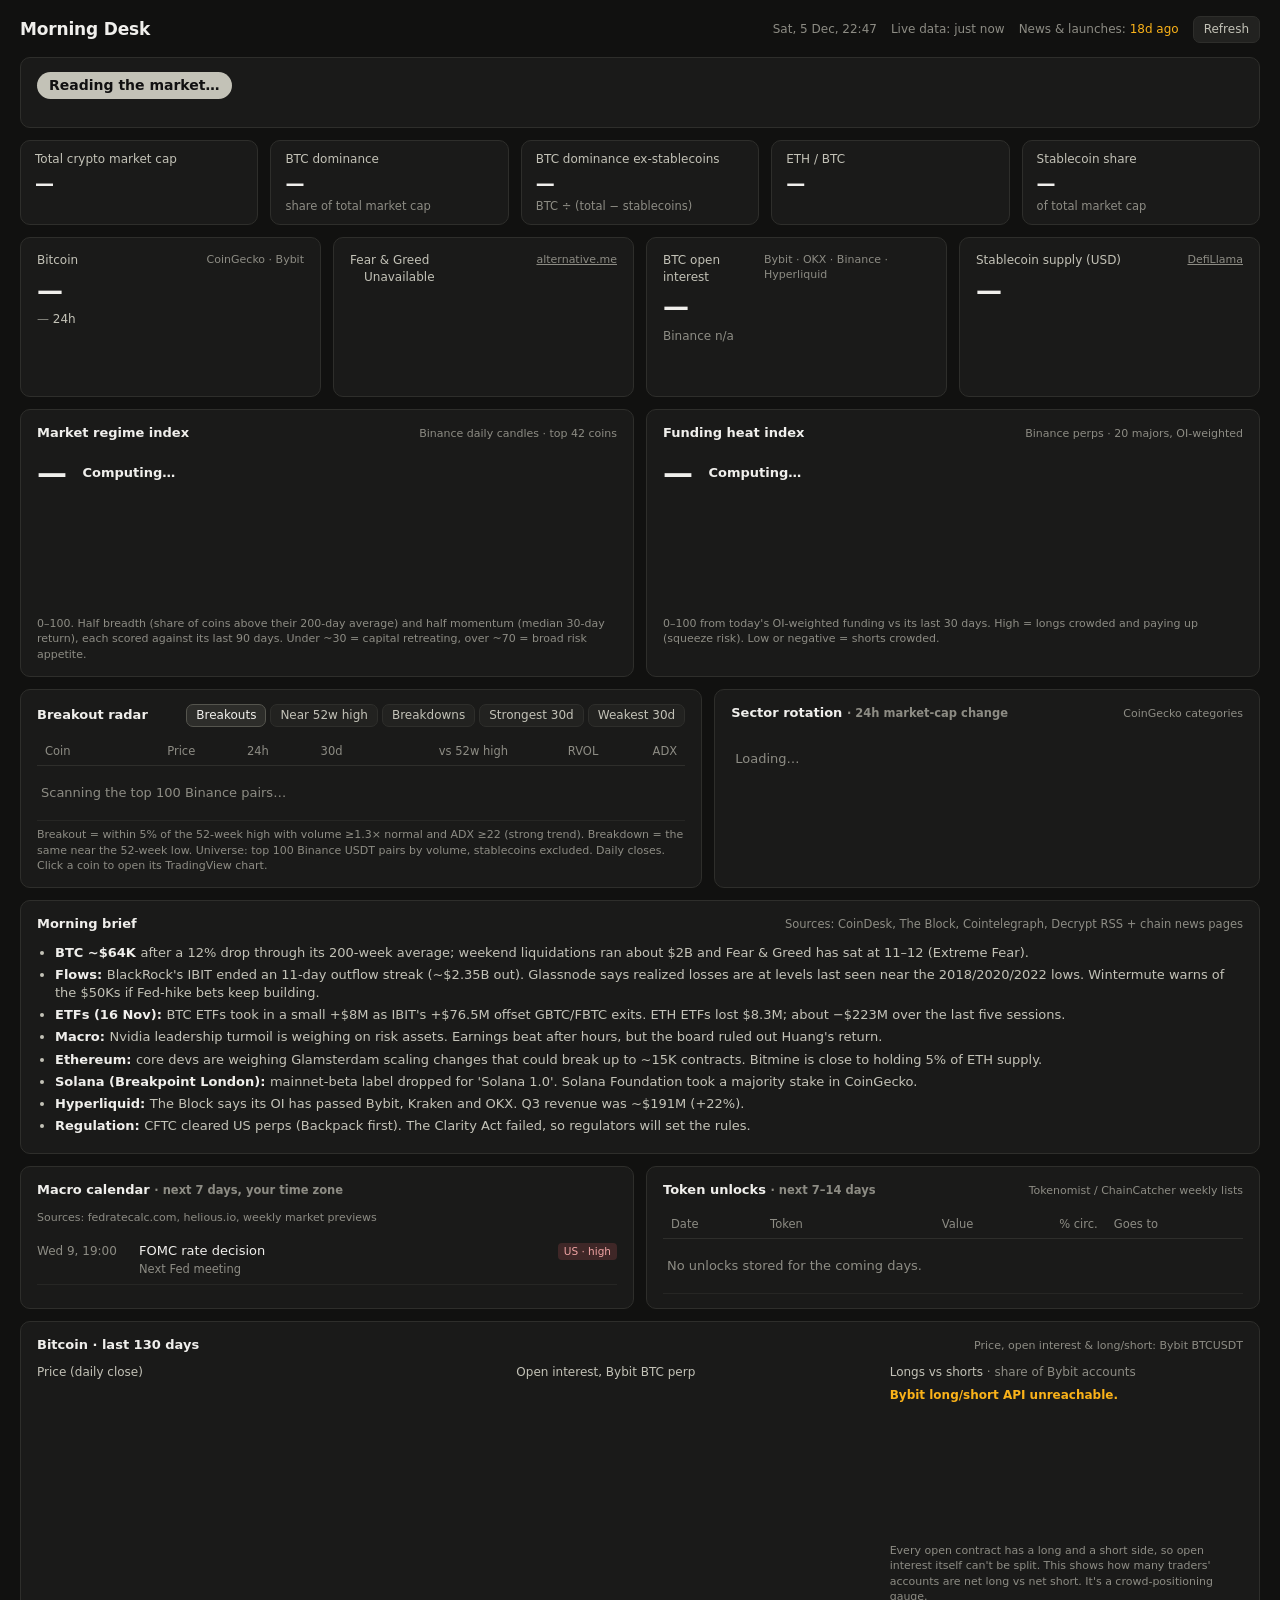
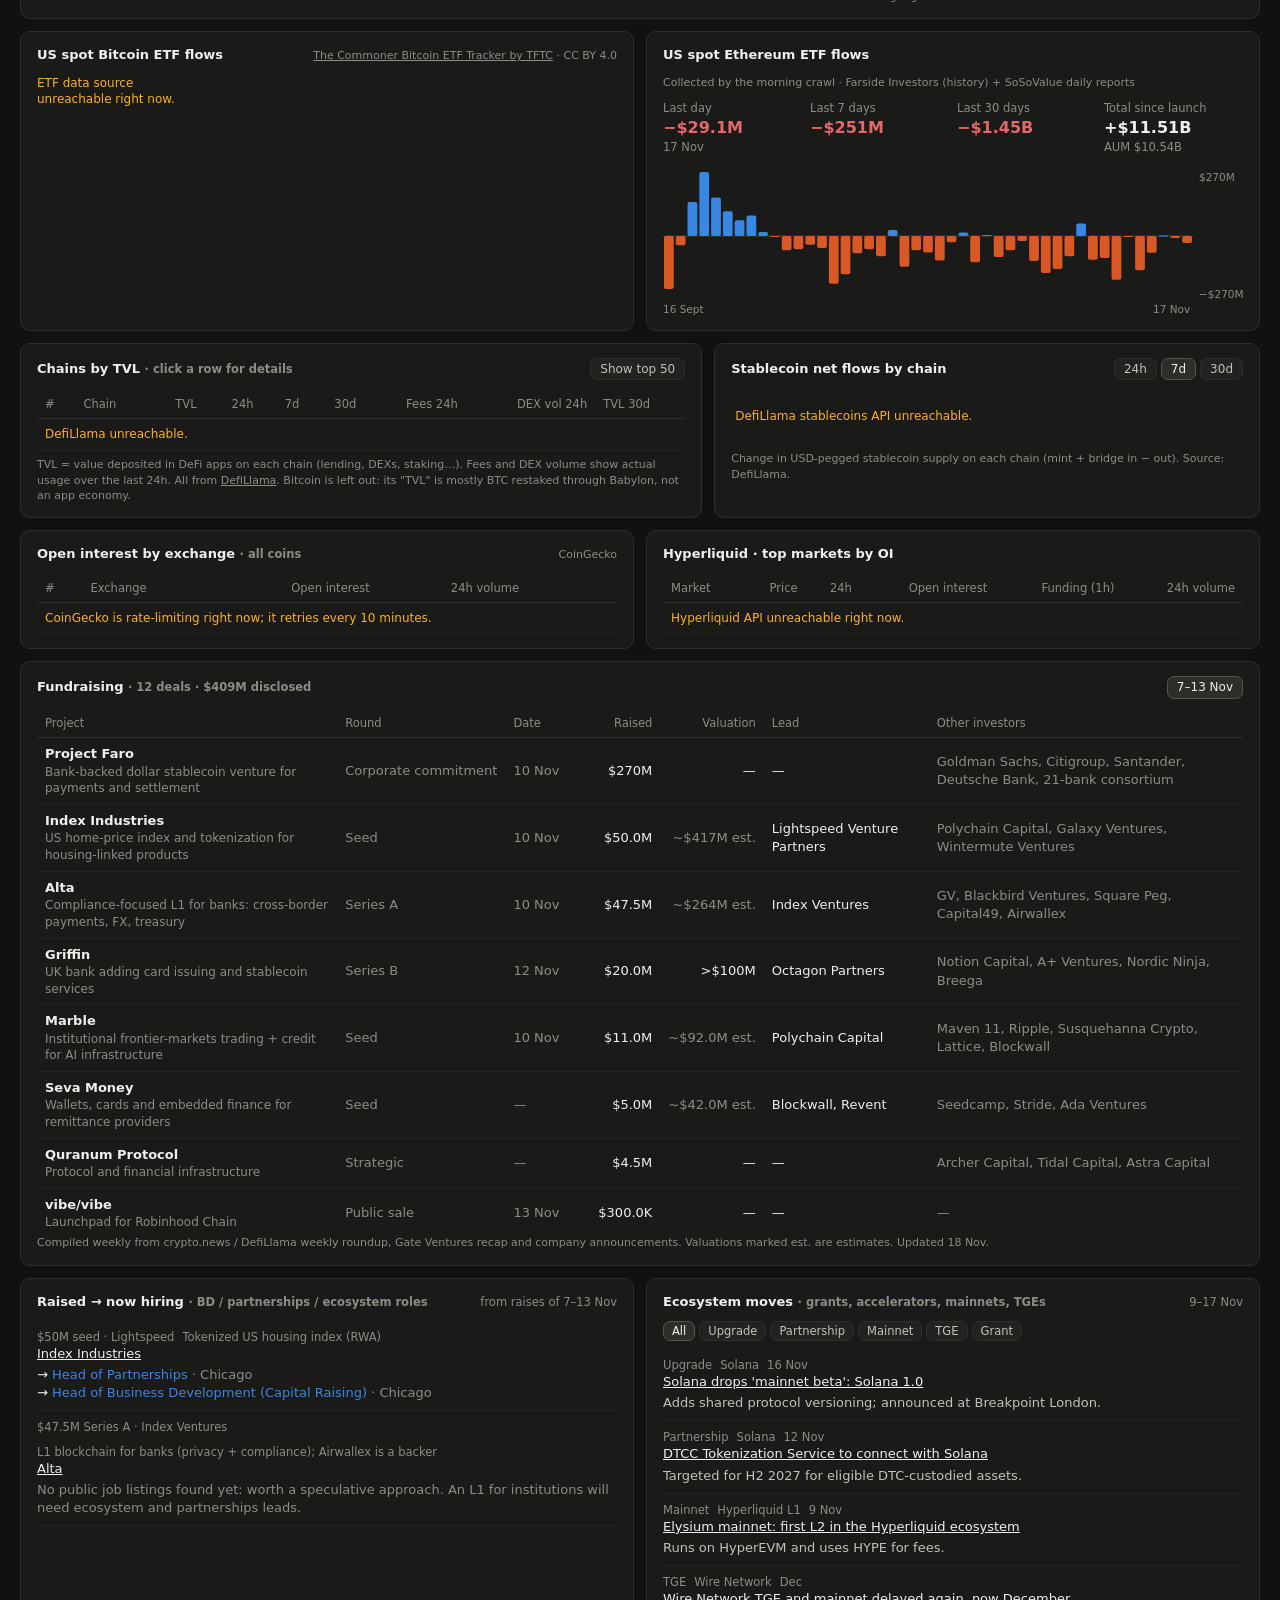
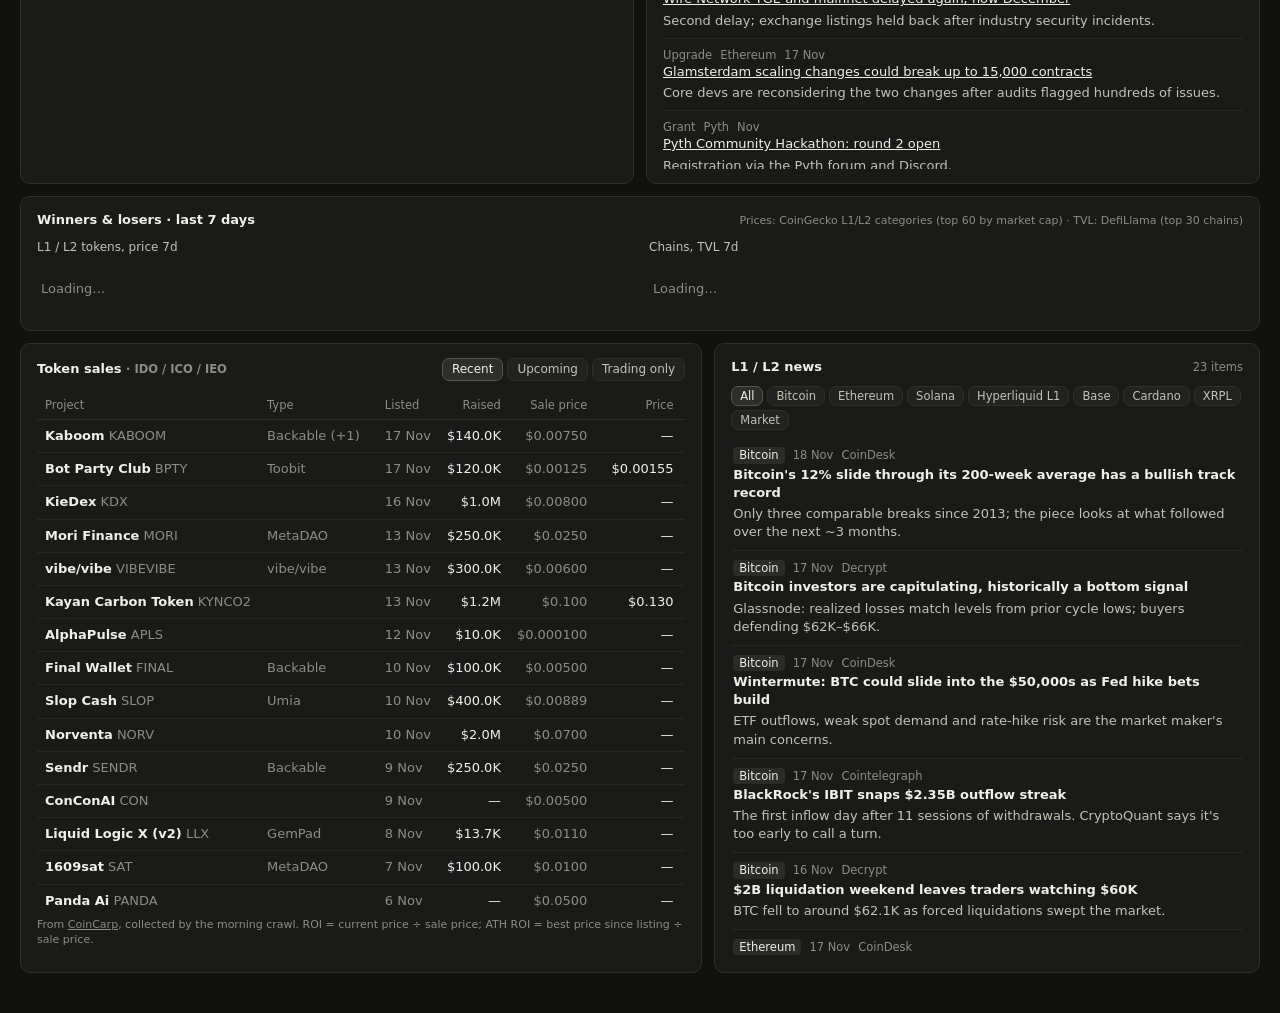
==== commit f968d7d7: "Add regime index, funding heat, breakout radar, sector rotation (own versions, free data) Co-Authore" ====
--- a/index.html
+++ b/index.html
@@ -65,6 +65,12 @@
   .mover { display: grid; grid-template-columns: 1fr auto; padding: 4px 0; border-bottom: 1px solid #262624; }
   .eco-item { padding: 8px 0; border-bottom: 1px solid #262624; }
   .eco-item .nh { font-size: 11.5px; color: var(--text-muted); display: flex; gap: 8px; flex-wrap: wrap; }
+  .idx { display: flex; gap: 16px; align-items: center; flex-wrap: wrap; }
+  .idx .big { font-size: 30px; font-weight: 700; letter-spacing: -0.02em; }
+  .idx .state { font-weight: 600; }
+  .idx .facts { color: var(--text-secondary); font-size: 12px; display: grid; grid-template-columns: auto auto; gap: 2px 12px; }
+  .sector-row { display: grid; grid-template-columns: 170px 1fr 70px 80px; gap: 8px; align-items: center; padding: 3px 0; }
+  .sector-row .nm { color: var(--text-secondary); overflow: hidden; text-overflow: ellipsis; white-space: nowrap; }
   .etf-stats { display: grid; grid-template-columns: repeat(4, minmax(0,1fr)); gap: 8px; margin-bottom: 10px; }
   .etf-stats .l { color: var(--text-muted); font-size: 11.5px; }
   .etf-stats .v { font-size: 16px; font-weight: 600; margin-top: 1px; }
@@ -198,6 +204,39 @@
       <div class="big num" id="st-total">—</div>
       <div class="line2 num" id="st-chg"></div>
       <div class="spark" id="st-spark"></div>
+    </section>
+  </div>
+
+  <!-- Momentum & positioning (own versions of regime / funding heat) -->
+  <div class="grid two-even row">
+    <section class="card" id="regime">
+      <div class="card-h"><h2>Market regime index</h2><span class="src">Binance daily candles · top 42 coins</span></div>
+      <div class="idx"><div class="big num" id="rg-heat">—</div><div><div class="state" id="rg-state">Computing…</div><div class="facts num" id="rg-facts"></div></div></div>
+      <div class="chart" id="rg-chart" style="height:110px;margin-top:8px"></div>
+      <div class="src" style="margin-top:4px">0–100. Half breadth (share of coins above their 200-day average) and half momentum (median 30-day return), each scored against its last 90 days. Under ~30 = capital retreating, over ~70 = broad risk appetite.</div>
+    </section>
+    <section class="card" id="fheat">
+      <div class="card-h"><h2>Funding heat index</h2><span class="src">Binance perps · 20 majors, OI-weighted</span></div>
+      <div class="idx"><div class="big num" id="fh-heat">—</div><div><div class="state" id="fh-state">Computing…</div><div class="facts num" id="fh-facts"></div></div></div>
+      <div class="chart" id="fh-chart" style="height:110px;margin-top:8px"></div>
+      <div class="src" style="margin-top:4px">0–100 from today's OI-weighted funding vs its last 30 days. High = longs crowded and paying up (squeeze risk). Low or negative = shorts crowded.</div>
+    </section>
+  </div>
+
+  <!-- Breakout radar + sectors -->
+  <div class="grid two row">
+    <section class="card" id="radar">
+      <div class="card-h"><h2>Breakout radar <span class="sub" id="rd-sub"></span></h2>
+        <div class="tabs" id="rd-tabs"><button data-k="up" class="on">Breakouts</button><button data-k="near">Near 52w high</button><button data-k="down">Breakdowns</button><button data-k="rs">Strongest 30d</button><button data-k="weak">Weakest 30d</button></div></div>
+      <div class="scroll" style="max-height:400px"><table>
+        <thead><tr><th>Coin</th><th class="r">Price</th><th class="r">24h</th><th class="r">30d</th><th class="r" title="Close as % of 52-week high">vs 52w high</th><th class="r" title="Yesterday's volume ÷ 20-day average">RVOL</th><th class="r" title="Trend strength (ADX 14)">ADX</th></tr></thead>
+        <tbody id="rd-body"><tr><td colspan="7" class="empty">Scanning the top 100 Binance pairs…</td></tr></tbody>
+      </table></div>
+      <div class="src" style="margin-top:6px">Breakout = within 5% of the 52-week high with volume ≥1.3× normal and ADX ≥22 (strong trend). Breakdown = the same near the 52-week low. Universe: top 100 Binance USDT pairs by volume, stablecoins excluded. Daily closes. Click a coin to open its TradingView chart.</div>
+    </section>
+    <section class="card" id="sectors">
+      <div class="card-h"><h2>Sector rotation <span class="sub">· 24h market-cap change</span></h2><span class="src">CoinGecko categories</span></div>
+      <div id="sec-body" class="empty">Loading…</div>
     </section>
   </div>
 
@@ -919,6 +958,109 @@
     if (tv.length) $('mv-tvl').replaceChildren(col('Best', tv.slice(0, 5)), col('Worst', tv.slice(-5).reverse()));
   }
 
+
+  // ---------- Own indices: regime, funding heat, breakout radar, sectors ----------
+  const Phi = (z) => 1 / (1 + Math.exp(-1.702 * z));
+  const mean = (a) => a.reduce((x, y) => x + y, 0) / a.length;
+  const sd = (a) => { const m = mean(a); return Math.sqrt(mean(a.map(x => (x - m) ** 2))) || 1; };
+  const median = (a) => { const b = [...a].sort((x, y) => x - y); const n = b.length; return n ? (n % 2 ? b[(n - 1) / 2] : (b[n / 2 - 1] + b[n / 2]) / 2) : null; };
+  const BIN = ['https://api.binance.com', 'https://data-api.binance.vision'];
+  async function bget(path) { for (const b of BIN) { const j = await safe(getJSON(b + path)); if (j) return j; } return null; }
+  async function pool(items, n, fn) { let i = 0; const out = []; await Promise.all(Array.from({ length: n }, async () => { while (i < items.length) { const k = i++; out[k] = await fn(items[k]); } })); return out; }
+  function adx14(h, l, c) {
+    const n = 14; if (c.length < n * 3) return null; let tr = [], pdm = [], mdm = [];
+    for (let i = 1; i < c.length; i++) { const up = h[i] - h[i - 1], dn = l[i - 1] - l[i];
+      pdm.push(up > dn && up > 0 ? up : 0); mdm.push(dn > up && dn > 0 ? dn : 0); tr.push(Math.max(h[i] - l[i], Math.abs(h[i] - c[i - 1]), Math.abs(l[i] - c[i - 1]))); }
+    const sm = (a) => { let s = a.slice(0, n).reduce((x, y) => x + y, 0); const o = [s]; for (let i = n; i < a.length; i++) { s = s - s / n + a[i]; o.push(s); } return o; };
+    const T = sm(tr), P = sm(pdm), M = sm(mdm); const dx = T.map((t, i) => { const p = 100 * P[i] / t, m = 100 * M[i] / t; return 100 * Math.abs(p - m) / ((p + m) || 1); });
+    let a = mean(dx.slice(0, n)); for (let i = n; i < dx.length; i++) a = (a * (n - 1) + dx[i]) / n; return a;
+  }
+  const STABLE_RE = /^(USDC|FDUSD|TUSD|USDP|DAI|EUR|EURI|AEUR|USDE|BFUSD|XUSD|USD1|RLUSD|PYUSD|PAXG|XAUT|WBTC|WBETH|BUSD|U|USDS|USDF)$/;
+  let radarTab = 'up';
+  async function loadScan() {
+    const t = await bget('/api/v3/ticker/24hr?type=MINI'); if (!Array.isArray(t)) { $('rg-state').textContent = 'Binance unreachable from this browser.'; $('rd-body').replaceChildren(el('tr', {}, el('td', { colspan: 7, class: 'err', text: 'Binance market data unreachable from this browser.' }))); return; }
+    const uni = t.filter(x => x.symbol.endsWith('USDT') && !/(UP|DOWN|BULL|BEAR)USDT$/.test(x.symbol)).map(x => ({ sym: x.symbol, base: x.symbol.slice(0, -4), qv: +x.quoteVolume, last: +x.lastPrice, open: +x.openPrice }))
+      .filter(x => !STABLE_RE.test(x.base) && x.qv > 0).sort((a, b) => b.qv - a.qv).slice(0, 100);
+    const kl = await pool(uni, 8, (u) => bget('/api/v3/klines?symbol=' + u.sym + '&interval=1d&limit=365'));
+    const coins = [];
+    uni.forEach((u, i) => { const k = kl[i]; if (!Array.isArray(k) || k.length < 60) return;
+      const closed = k.slice(0, -1); const c = closed.map(r => +r[4]), h = closed.map(r => +r[2]), l = closed.map(r => +r[3]), qv = closed.map(r => +r[7]), ts = closed.map(r => +r[0]);
+      const last = c.at(-1), hi52 = Math.max(...h), lo52 = Math.min(...l);
+      const vAvg = mean(qv.slice(-21, -1)); const rvol = vAvg ? qv.at(-1) / vAvg : null;
+      coins.push({ base: u.base, sym: u.sym, live: u.last, ch24: u.open ? (u.last / u.open - 1) * 100 : null, c, ts, hi52, lo52, pct52: last / hi52 * 100, offLow: last / lo52, rvol, adx: adx14(h, l, c), mom30: c.length > 31 ? (last / c.at(-31) - 1) * 100 : null, vol: u.qv, len: c.length }); });
+    S.scan = coins; renderRadar(); computeRegime();
+  }
+  function renderRadar() {
+    const co = S.scan || []; if (!co.length) return;
+    const gate = (x) => x.rvol >= 1.3 && x.adx >= 22 && x.vol >= 1e5;
+    const lists = {
+      up: co.filter(x => x.pct52 >= 95 && gate(x)).sort((a, b) => b.pct52 - a.pct52),
+      near: co.filter(x => x.len >= 200).sort((a, b) => b.pct52 - a.pct52).slice(0, 15),
+      down: co.filter(x => x.offLow <= 1.05 && gate(x)).sort((a, b) => a.offLow - b.offLow),
+      rs: co.filter(x => x.mom30 != null).sort((a, b) => b.mom30 - a.mom30).slice(0, 15),
+      weak: co.filter(x => x.mom30 != null).sort((a, b) => a.mom30 - b.mom30).slice(0, 15),
+    };
+    $('rd-sub').textContent = `· ${lists.up.length} breakouts · ${lists.down.length} breakdowns · ${co.length} coins scanned`;
+    for (const b of $('rd-tabs').children) b.classList.toggle('on', b.dataset.k === radarTab);
+    const rows = lists[radarTab];
+    $('rd-body').replaceChildren(...(rows.length ? rows.map(x => el('tr', { class: 'click', onclick: () => window.open('https://www.tradingview.com/chart/?symbol=BINANCE%3A' + x.sym, '_blank', 'noopener') },
+      el('td', {}, el('b', { text: x.base })),
+      el('td', { class: 'r num', text: price(x.live) }), el('td', { class: 'r' }, pctEl(x.ch24, 1)), el('td', { class: 'r' }, pctEl(x.mom30, 1)),
+      el('td', { class: 'r num', text: x.pct52.toFixed(0) + '%' }), el('td', { class: 'r num ' + (x.rvol >= 1.3 ? '' : 'muted'), text: x.rvol ? x.rvol.toFixed(1) + '×' : '—' }),
+      el('td', { class: 'r num ' + (x.adx >= 22 ? '' : 'muted'), text: x.adx ? x.adx.toFixed(0) : '—' })))
+      : [el('tr', {}, el('td', { colspan: 7, class: 'empty', text: radarTab === 'up' ? 'No confirmed breakouts today. Nothing is near its 52-week high with volume and trend behind it.' : radarTab === 'down' ? 'No confirmed breakdowns today.' : 'Nothing to show.' }))]));
+  }
+  $('rd-tabs').addEventListener('click', (e) => { const b = e.target.closest('button[data-k]'); if (!b) return; radarTab = b.dataset.k; renderRadar(); });
+
+  function computeRegime() {
+    const basket = (S.scan || []).filter(x => x.len >= 300).slice(0, 42); if (basket.length < 15) { $('rg-state').textContent = 'Not enough history to compute.'; return; }
+    const N = Math.min(...basket.map(x => x.c.length)); const series = [];
+    for (let k = 230; k < N; k++) { // k = index from the aligned start
+      let above = 0, moms = [];
+      for (const x of basket) { const off = x.c.length - N; const i = off + k; const w = x.c.slice(i - 199, i + 1); const ma = mean(w); if (x.c[i] > ma) above++; moms.push((x.c[i] / x.c[i - 30] - 1) * 100); }
+      series.push({ t: basket[0].ts[basket[0].c.length - N + k], b: above / basket.length * 100, m: median(moms) });
+    }
+    const out = series.map((p, i) => { if (i < 89) return null; const w = series.slice(i - 89, i + 1); const zb = (p.b - mean(w.map(x => x.b))) / sd(w.map(x => x.b)), zm = (p.m - mean(w.map(x => x.m))) / sd(w.map(x => x.m)); const r = (zb + zm) / 2; return { t: p.t, v: Math.round(100 * Phi(r / 1.3)), r, b: p.b, m: p.m }; }).filter(Boolean);
+    const now = out.at(-1); if (!now) return;
+    const st = now.r <= -0.5 ? ['risk-off: capital retreating', 'var(--down)'] : now.r >= 0.5 ? ['risk-on: broad buying', 'var(--up)'] : ['neutral', 'var(--text-secondary)'];
+    $('rg-heat').textContent = now.v; $('rg-heat').style.color = st[1]; $('rg-state').textContent = st[0];
+    $('rg-facts').replaceChildren(el('span', { class: 'muted', text: 'Above 200-day MA' }), el('span', { text: now.b.toFixed(0) + '% of ' + basket.length }), el('span', { class: 'muted', text: 'Median 30d return' }), el('span', { text: (now.m > 0 ? '+' : '') + now.m.toFixed(1) + '%' }), el('span', { class: 'muted', text: 'A week ago' }), el('span', { text: String(out.at(-8)?.v ?? '—') }));
+    lineChart($('rg-chart'), out.slice(-120), { height: 110, axis: true, fmt: (v) => String(Math.round(v)), tfmt: dateStr, color: 'var(--series-1)' });
+    S.sig.regime = now.v; renderVerdict();
+  }
+
+  const FH_SYMS = ['BTC', 'ETH', 'SOL', 'XRP', 'BNB', 'DOGE', 'ADA', 'AVAX', 'LINK', 'SUI', 'HYPE', 'LTC', 'TRX', 'DOT', 'TON', 'BCH', 'NEAR', 'APT', 'UNI', 'AAVE'];
+  async function loadFundingHeat() {
+    const res = await pool(FH_SYMS, 5, async (b) => {
+      const [fr, oi] = await Promise.all([safe(getJSON('https://fapi.binance.com/fapi/v1/fundingRate?symbol=' + b + 'USDT&limit=300')), safe(getJSON('https://fapi.binance.com/futures/data/openInterestHist?symbol=' + b + 'USDT&period=1d&limit=1'))]);
+      return { b, fr: Array.isArray(fr) ? fr : [], oi: Array.isArray(oi) && oi[0] ? +oi[0].sumOpenInterestValue : 0 };
+    });
+    const ok = res.filter(r => r.fr.length && r.oi > 0); if (ok.length < 5) { $('fh-state').textContent = 'Binance futures unreachable from this browser.'; return; }
+    const W = ok.reduce((a, r) => a + r.oi, 0); const byDay = {};
+    for (const r of ok) for (const f of r.fr) { const d = Math.floor(+f.fundingTime / 864e5); (byDay[d] ||= { s: 0, w: 0, n: {} }); const key = r.b; byDay[d].n[key] = (byDay[d].n[key] || []); byDay[d].n[key].push(+f.fundingRate); }
+    const days = Object.keys(byDay).map(Number).sort((a, b) => a - b).map(d => { let s = 0, w = 0; for (const r of ok) { const a = byDay[d].n[r.b]; if (a?.length) { s += mean(a) * r.oi; w += r.oi; } } return { t: d * 864e5, apr: w ? s / w * 3 * 365 * 100 : null }; }).filter(x => x.apr != null);
+    const recent = days.slice(-1)[0]; const w30 = days.slice(-31, -1).map(x => x.apr); if (!recent || w30.length < 10) return;
+    const z = (recent.apr - mean(w30)) / sd(w30); const heat = Math.round(100 * Phi(z));
+    const st = heat >= 75 ? ['hot: longs crowded', 'var(--down)'] : heat <= 25 ? ['cold: shorts crowded / leverage flushed', 'var(--series-1)'] : ['neutral positioning', 'var(--text-secondary)'];
+    $('fh-heat').textContent = heat; $('fh-heat').style.color = st[1]; $('fh-state').textContent = st[0];
+    $('fh-facts').replaceChildren(el('span', { class: 'muted', text: 'Funding (annualised)' }), el('span', { text: recent.apr.toFixed(1) + '% APR' }), el('span', { class: 'muted', text: '30-day average' }), el('span', { text: mean(w30).toFixed(1) + '% APR' }), el('span', { class: 'muted', text: 'Coins / OI weighted' }), el('span', { text: ok.length + ' · ' + usd(W) }));
+    lineChart($('fh-chart'), days.slice(-90).map(d => ({ t: d.t, v: d.apr })), { height: 110, axis: true, fmt: (v) => v.toFixed(0) + '%', tfmt: dateStr, color: 'var(--series-2)' });
+    S.sig.fheat = heat; S.sig.fapr = recent.apr;
+  }
+
+  const SECTORS = ['layer-1', 'layer-2', 'decentralized-finance-defi', 'meme-token', 'artificial-intelligence', 'ai-agents', 'real-world-assets-rwa', 'gaming', 'privacy-coins', 'decentralized-exchange', 'liquid-staking-tokens', 'restaking', 'depin', 'oracle', 'lending-borrowing', 'zero-knowledge-zk', 'prediction-markets', 'payment-solutions', 'exchange-based-tokens', 'infrastructure', 'bitcoin-ecosystem', 'solana-ecosystem', 'base-ecosystem', 'hyperliquid-ecosystem'];
+  async function loadSectors() {
+    const c = await safe(getJSON('https://api.coingecko.com/api/v3/coins/categories'));
+    if (!Array.isArray(c)) { if (!$('sec-body').querySelector('.sector-row')) $('sec-body').replaceChildren(el('div', { class: 'muted', text: 'CoinGecko is busy; retrying in a couple of minutes…' })); setTimeout(loadSectors, 150000); return; }
+    const rows = c.filter(x => SECTORS.includes(x.id) && x.market_cap_change_24h != null).sort((a, b) => b.market_cap_change_24h - a.market_cap_change_24h);
+    const max = Math.max(...rows.map(r => Math.abs(r.market_cap_change_24h)), 1);
+    $('sec-body').className = ''; $('sec-body').replaceChildren(...rows.map(r => { const v = r.market_cap_change_24h, w = Math.abs(v) / max * 50;
+      return el('div', { class: 'sector-row' }, el('div', { class: 'nm', title: r.name, text: r.name.replace(/\s*\(.*?\)\s*/g, ' ').trim() }),
+        el('div', { class: 'fl-track', style: 'position:relative;height:12px' }, el('div', { style: 'position:absolute;left:50%;top:-2px;bottom:-2px;width:1px;background:#44443f' }), el('div', { style: `position:absolute;top:1px;height:10px;border-radius:3px;${v >= 0 ? 'left:50%' : 'right:50%'};width:${w}%;background:${v >= 0 ? 'var(--series-1)' : 'var(--series-2)'}` })),
+        el('div', { class: 'r' }, pctEl(v, 1)), el('div', { class: 'r num muted', text: usd(r.market_cap) })); }),
+      el('div', { class: 'src', style: 'margin-top:6px', text: 'Ecosystem rows (Solana, Base, Bitcoin, Hyperliquid) overlap the sector rows. Read them as "where money is moving", not as separate buckets.' }));
+  }
+
   // ---------- Verdict ----------
   function renderVerdict() {
     const g = S.sig; const parts = []; let score = 0, n = 0;
@@ -928,6 +1070,7 @@
     add(g.st7 != null ? g.st7 / 1e9 : null, 1, -1, 'stablecoins 7d ' + (g.st7 != null ? signedUsd(g.st7) : ''));
     add(g.funding, 0.01, -0.0001, 'funding ' + (g.funding != null ? g.funding.toFixed(4) + '%' : ''));
     add(g.fg, 60, 25, 'Fear & Greed ' + (g.fg ?? ''));
+    add(g.regime, 65, 35, 'regime ' + (g.regime ?? '') + '/100');
     if (n < 3) return;
     const lvl = score <= -3 ? ['Risk-off', 'var(--down)'] : score <= -1 ? ['Cautious', '#ec835a'] : score === 0 ? ['Neutral', '#c3c2b7'] : score <= 2 ? ['Constructive', '#7fcf6b'] : ['Risk-on', 'var(--up)'];
     $('v-badge').textContent = lvl[0]; $('v-badge').style.background = lvl[1];
@@ -1001,7 +1144,7 @@
   let lastLive = 0;
   async function refreshFast() { await loadBTC(); await loadOI(); lastLive = Date.now(); tickMeta(); renderVerdict(); }
   async function refreshSlow() { await Promise.all([loadFG(), loadStables(), loadChains(), loadBTC130(), loadEtfBtc(), loadIntel(), loadMarket(), loadExchanges()]); renderMarketDerived(); renderVerdict(); }
-  async function refreshHeavy() { await loadActivity(); await loadMovers(); }
+  async function refreshHeavy() { await Promise.all([loadScan(), loadFundingHeat()]); await loadActivity(); await loadMovers(); await loadSectors(); }
   function tickMeta() {
     $('clock').textContent = new Date().toLocaleString('en-GB', { weekday: 'short', day: 'numeric', month: 'short', hour: '2-digit', minute: '2-digit' });
     $('live-at').textContent = lastLive ? ago(lastLive) : 'loading…';
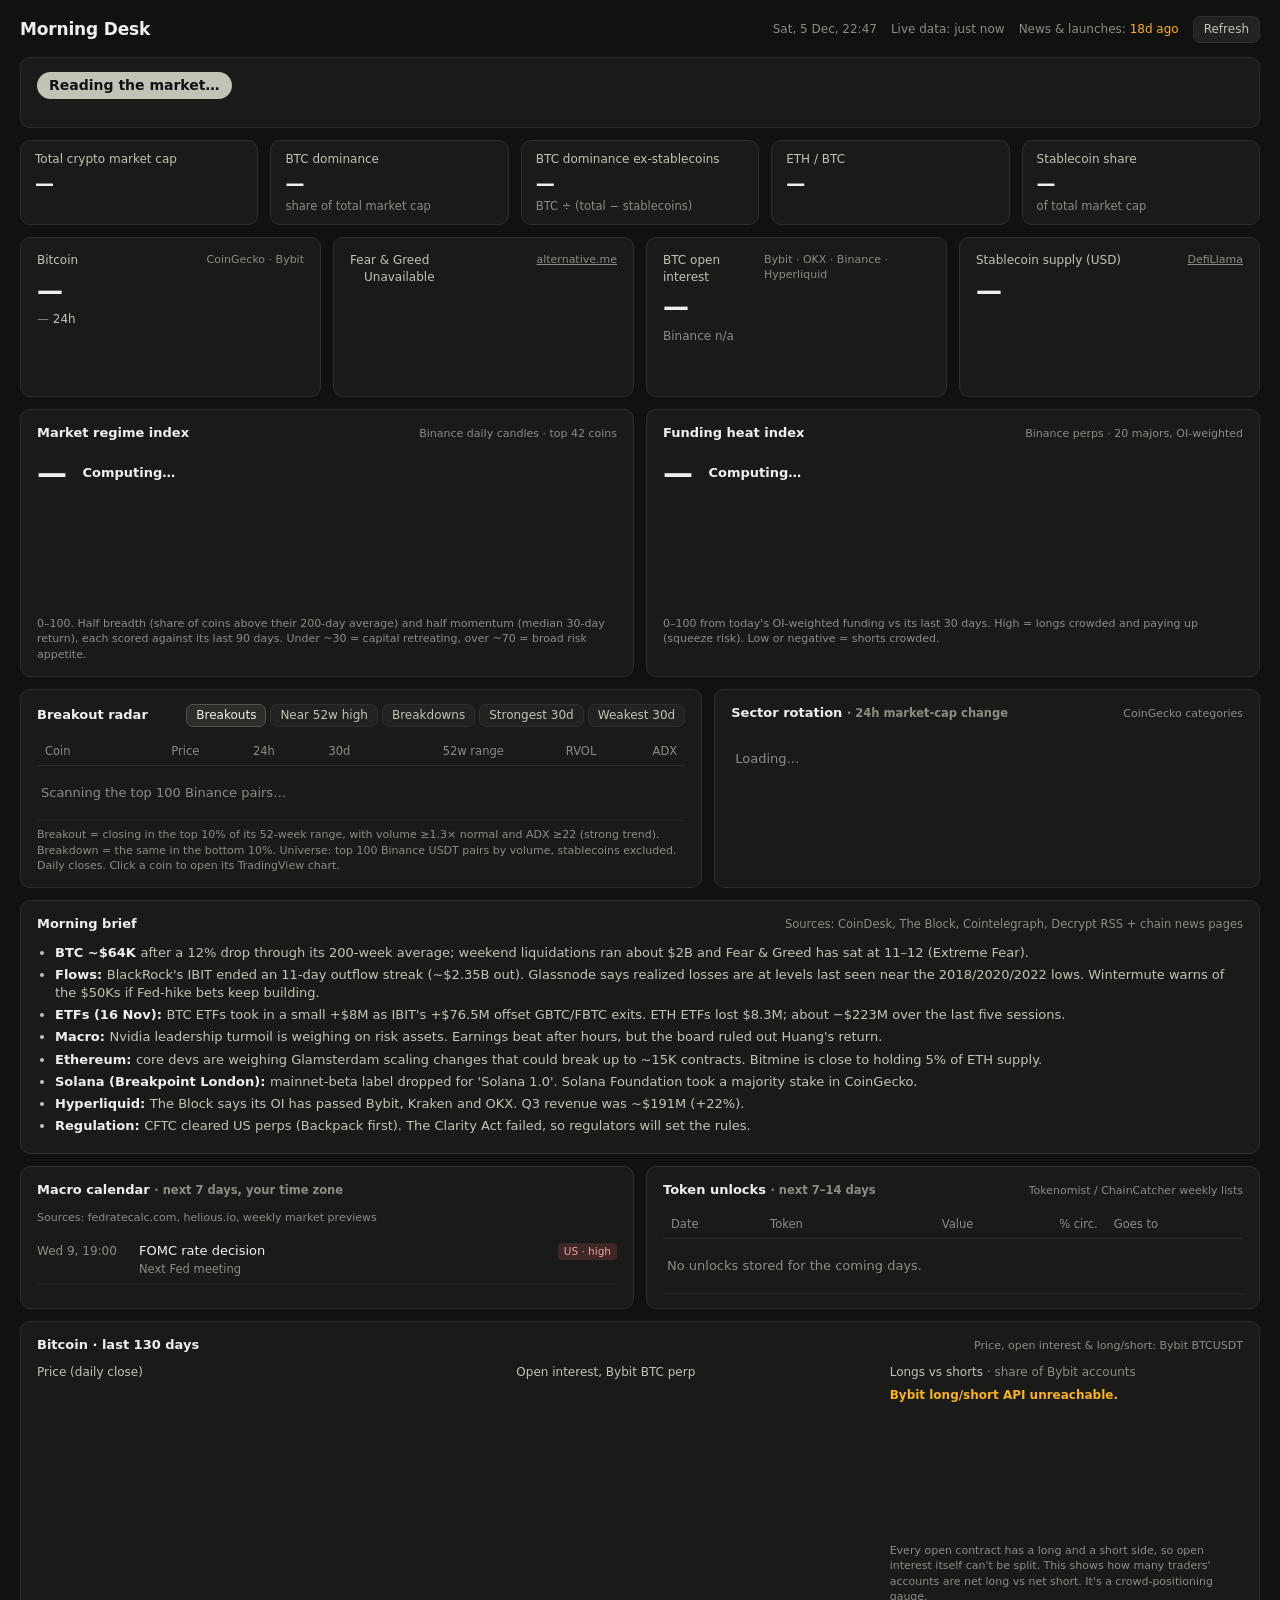
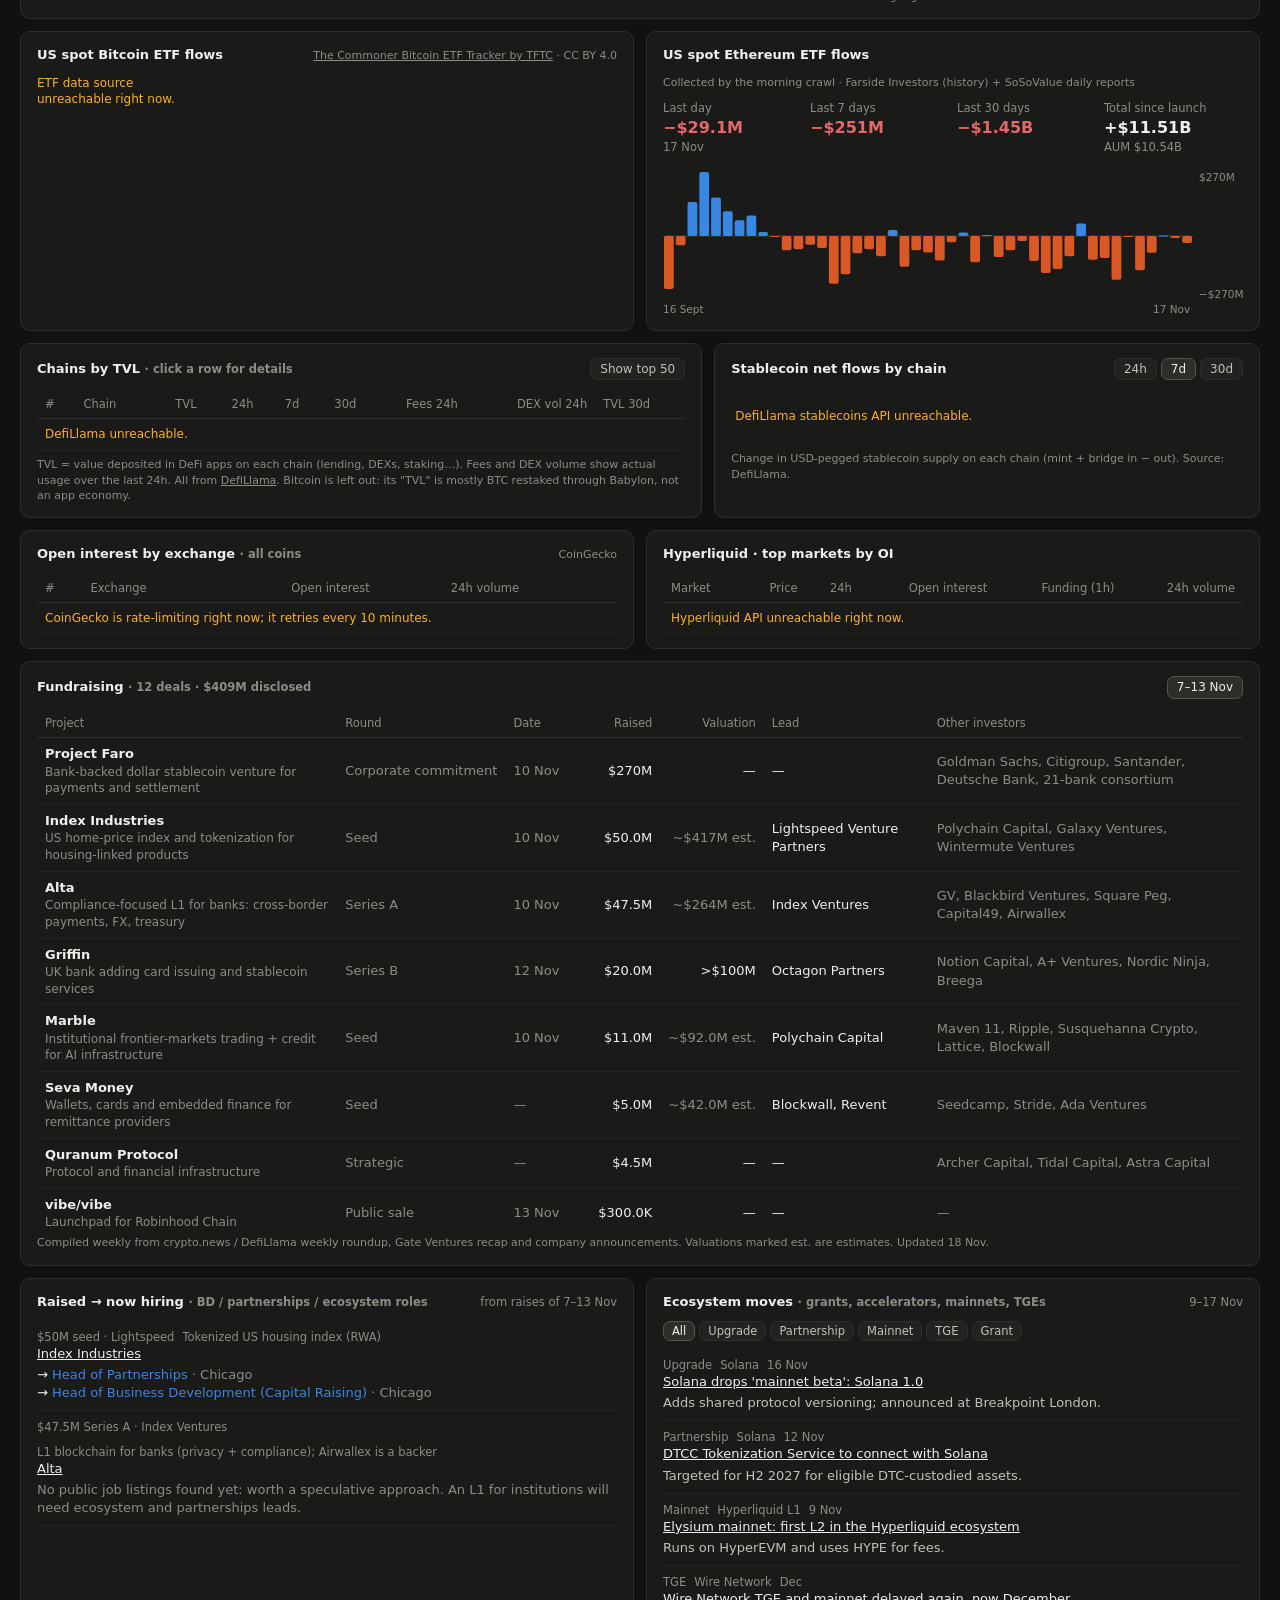
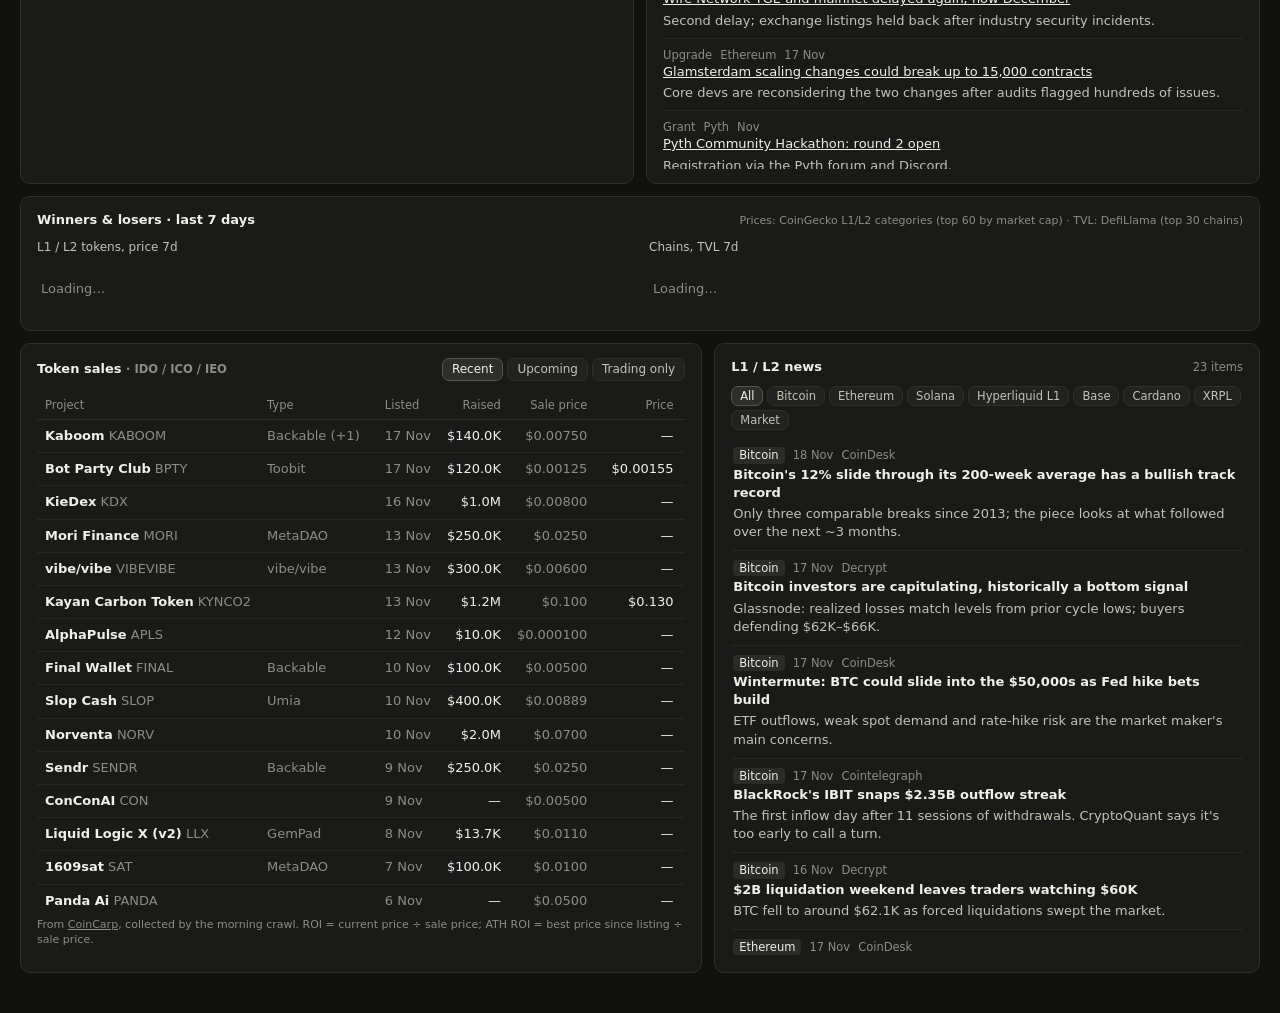
==== commit ce059e90: "Regime window fix; radar uses 52w range position Co-Authored-By: Claude Opus 5.5 <noreply@anthropic." ====
--- a/index.html
+++ b/index.html
@@ -229,10 +229,10 @@
       <div class="card-h"><h2>Breakout radar <span class="sub" id="rd-sub"></span></h2>
         <div class="tabs" id="rd-tabs"><button data-k="up" class="on">Breakouts</button><button data-k="near">Near 52w high</button><button data-k="down">Breakdowns</button><button data-k="rs">Strongest 30d</button><button data-k="weak">Weakest 30d</button></div></div>
       <div class="scroll" style="max-height:400px"><table>
-        <thead><tr><th>Coin</th><th class="r">Price</th><th class="r">24h</th><th class="r">30d</th><th class="r" title="Close as % of 52-week high">vs 52w high</th><th class="r" title="Yesterday's volume ÷ 20-day average">RVOL</th><th class="r" title="Trend strength (ADX 14)">ADX</th></tr></thead>
+        <thead><tr><th>Coin</th><th class="r">Price</th><th class="r">24h</th><th class="r">30d</th><th class="r" title="Where the close sits in its 52-week range: 0% = at the low, 100% = at the high">52w range</th><th class="r" title="Yesterday's volume ÷ 20-day average">RVOL</th><th class="r" title="Trend strength (ADX 14)">ADX</th></tr></thead>
         <tbody id="rd-body"><tr><td colspan="7" class="empty">Scanning the top 100 Binance pairs…</td></tr></tbody>
       </table></div>
-      <div class="src" style="margin-top:6px">Breakout = within 5% of the 52-week high with volume ≥1.3× normal and ADX ≥22 (strong trend). Breakdown = the same near the 52-week low. Universe: top 100 Binance USDT pairs by volume, stablecoins excluded. Daily closes. Click a coin to open its TradingView chart.</div>
+      <div class="src" style="margin-top:6px">Breakout = closing in the top 10% of its 52-week range, with volume ≥1.3× normal and ADX ≥22 (strong trend). Breakdown = the same in the bottom 10%. Universe: top 100 Binance USDT pairs by volume, stablecoins excluded. Daily closes. Click a coin to open its TradingView chart.</div>
     </section>
     <section class="card" id="sectors">
       <div class="card-h"><h2>Sector rotation <span class="sub">· 24h market-cap change</span></h2><span class="src">CoinGecko categories</span></div>
@@ -987,16 +987,16 @@
       const closed = k.slice(0, -1); const c = closed.map(r => +r[4]), h = closed.map(r => +r[2]), l = closed.map(r => +r[3]), qv = closed.map(r => +r[7]), ts = closed.map(r => +r[0]);
       const last = c.at(-1), hi52 = Math.max(...h), lo52 = Math.min(...l);
       const vAvg = mean(qv.slice(-21, -1)); const rvol = vAvg ? qv.at(-1) / vAvg : null;
-      coins.push({ base: u.base, sym: u.sym, live: u.last, ch24: u.open ? (u.last / u.open - 1) * 100 : null, c, ts, hi52, lo52, pct52: last / hi52 * 100, offLow: last / lo52, rvol, adx: adx14(h, l, c), mom30: c.length > 31 ? (last / c.at(-31) - 1) * 100 : null, vol: u.qv, len: c.length }); });
+      coins.push({ base: u.base, sym: u.sym, live: u.last, ch24: u.open ? (u.last / u.open - 1) * 100 : null, c, ts, hi52, lo52, pct52: last / hi52 * 100, pos: hi52 > lo52 ? (last - lo52) / (hi52 - lo52) * 100 : 50, rvol, adx: adx14(h, l, c), mom30: c.length > 31 ? (last / c.at(-31) - 1) * 100 : null, vol: u.qv, len: c.length }); });
     S.scan = coins; renderRadar(); computeRegime();
   }
   function renderRadar() {
     const co = S.scan || []; if (!co.length) return;
     const gate = (x) => x.rvol >= 1.3 && x.adx >= 22 && x.vol >= 1e5;
     const lists = {
-      up: co.filter(x => x.pct52 >= 95 && gate(x)).sort((a, b) => b.pct52 - a.pct52),
-      near: co.filter(x => x.len >= 200).sort((a, b) => b.pct52 - a.pct52).slice(0, 15),
-      down: co.filter(x => x.offLow <= 1.05 && gate(x)).sort((a, b) => a.offLow - b.offLow),
+      up: co.filter(x => x.pos >= 90 && gate(x)).sort((a, b) => b.pos - a.pos),
+      near: co.filter(x => x.len >= 200).sort((a, b) => b.pos - a.pos).slice(0, 15),
+      down: co.filter(x => x.pos <= 10 && gate(x)).sort((a, b) => a.pos - b.pos),
       rs: co.filter(x => x.mom30 != null).sort((a, b) => b.mom30 - a.mom30).slice(0, 15),
       weak: co.filter(x => x.mom30 != null).sort((a, b) => a.mom30 - b.mom30).slice(0, 15),
     };
@@ -1006,22 +1006,22 @@
     $('rd-body').replaceChildren(...(rows.length ? rows.map(x => el('tr', { class: 'click', onclick: () => window.open('https://www.tradingview.com/chart/?symbol=BINANCE%3A' + x.sym, '_blank', 'noopener') },
       el('td', {}, el('b', { text: x.base })),
       el('td', { class: 'r num', text: price(x.live) }), el('td', { class: 'r' }, pctEl(x.ch24, 1)), el('td', { class: 'r' }, pctEl(x.mom30, 1)),
-      el('td', { class: 'r num', text: x.pct52.toFixed(0) + '%' }), el('td', { class: 'r num ' + (x.rvol >= 1.3 ? '' : 'muted'), text: x.rvol ? x.rvol.toFixed(1) + '×' : '—' }),
+      el('td', { class: 'r num', title: x.pct52.toFixed(0) + '% of 52w high', text: x.pos.toFixed(0) + '%' }), el('td', { class: 'r num ' + (x.rvol >= 1.3 ? '' : 'muted'), text: x.rvol ? x.rvol.toFixed(1) + '×' : '—' }),
       el('td', { class: 'r num ' + (x.adx >= 22 ? '' : 'muted'), text: x.adx ? x.adx.toFixed(0) : '—' })))
       : [el('tr', {}, el('td', { colspan: 7, class: 'empty', text: radarTab === 'up' ? 'No confirmed breakouts today. Nothing is near its 52-week high with volume and trend behind it.' : radarTab === 'down' ? 'No confirmed breakdowns today.' : 'Nothing to show.' }))]));
   }
   $('rd-tabs').addEventListener('click', (e) => { const b = e.target.closest('button[data-k]'); if (!b) return; radarTab = b.dataset.k; renderRadar(); });
 
   function computeRegime() {
-    const basket = (S.scan || []).filter(x => x.len >= 300).slice(0, 42); if (basket.length < 15) { $('rg-state').textContent = 'Not enough history to compute.'; return; }
+    const basket = (S.scan || []).filter(x => x.len >= 350).slice(0, 42); if (basket.length < 15) { $('rg-state').textContent = 'Not enough history to compute.'; return; }
     const N = Math.min(...basket.map(x => x.c.length)); const series = [];
-    for (let k = 230; k < N; k++) { // k = index from the aligned start
+    for (let k = 200; k < N; k++) { // k = index from the aligned start
       let above = 0, moms = [];
       for (const x of basket) { const off = x.c.length - N; const i = off + k; const w = x.c.slice(i - 199, i + 1); const ma = mean(w); if (x.c[i] > ma) above++; moms.push((x.c[i] / x.c[i - 30] - 1) * 100); }
       series.push({ t: basket[0].ts[basket[0].c.length - N + k], b: above / basket.length * 100, m: median(moms) });
     }
     const out = series.map((p, i) => { if (i < 89) return null; const w = series.slice(i - 89, i + 1); const zb = (p.b - mean(w.map(x => x.b))) / sd(w.map(x => x.b)), zm = (p.m - mean(w.map(x => x.m))) / sd(w.map(x => x.m)); const r = (zb + zm) / 2; return { t: p.t, v: Math.round(100 * Phi(r / 1.3)), r, b: p.b, m: p.m }; }).filter(Boolean);
-    const now = out.at(-1); if (!now) return;
+    const now = out.at(-1); if (!now) { $('rg-state').textContent = 'Not enough history to compute.'; return; }
     const st = now.r <= -0.5 ? ['risk-off: capital retreating', 'var(--down)'] : now.r >= 0.5 ? ['risk-on: broad buying', 'var(--up)'] : ['neutral', 'var(--text-secondary)'];
     $('rg-heat').textContent = now.v; $('rg-heat').style.color = st[1]; $('rg-state').textContent = st[0];
     $('rg-facts').replaceChildren(el('span', { class: 'muted', text: 'Above 200-day MA' }), el('span', { text: now.b.toFixed(0) + '% of ' + basket.length }), el('span', { class: 'muted', text: 'Median 30d return' }), el('span', { text: (now.m > 0 ? '+' : '') + now.m.toFixed(1) + '%' }), el('span', { class: 'muted', text: 'A week ago' }), el('span', { text: String(out.at(-8)?.v ?? '—') }));
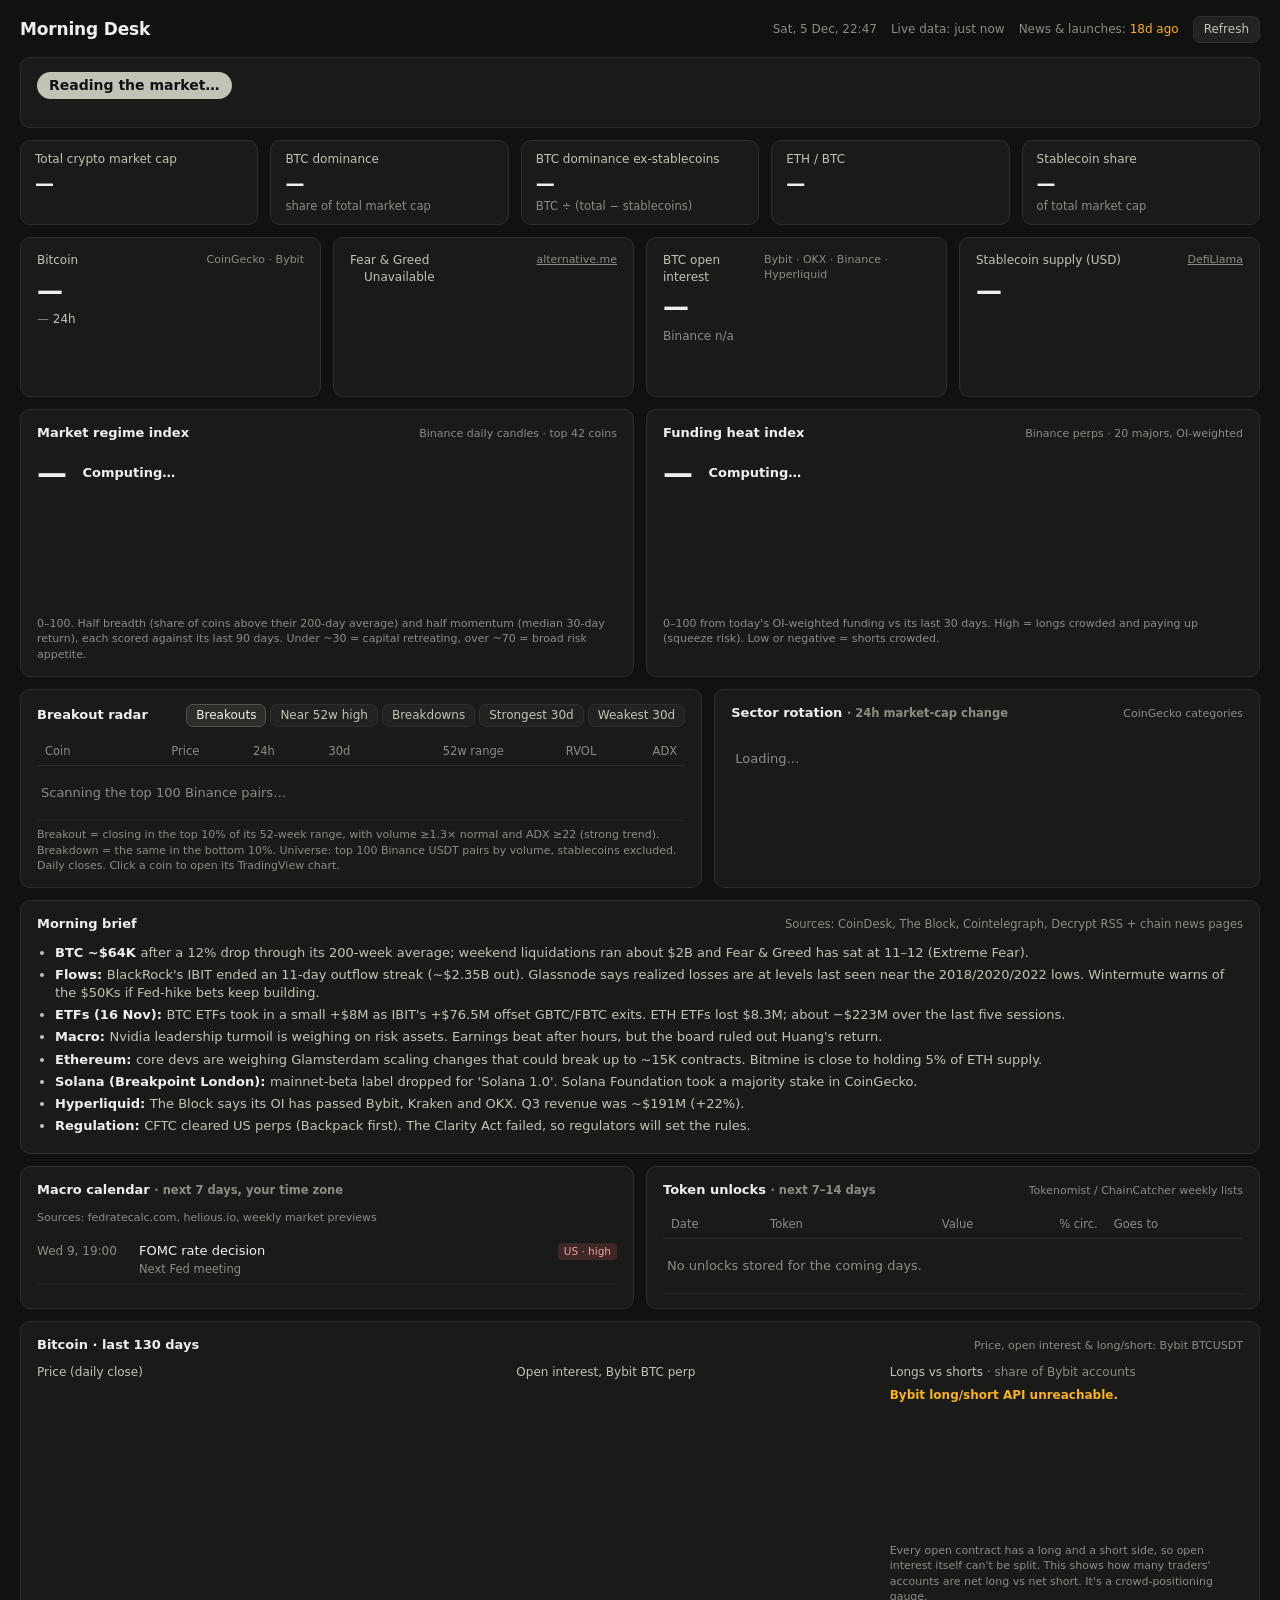
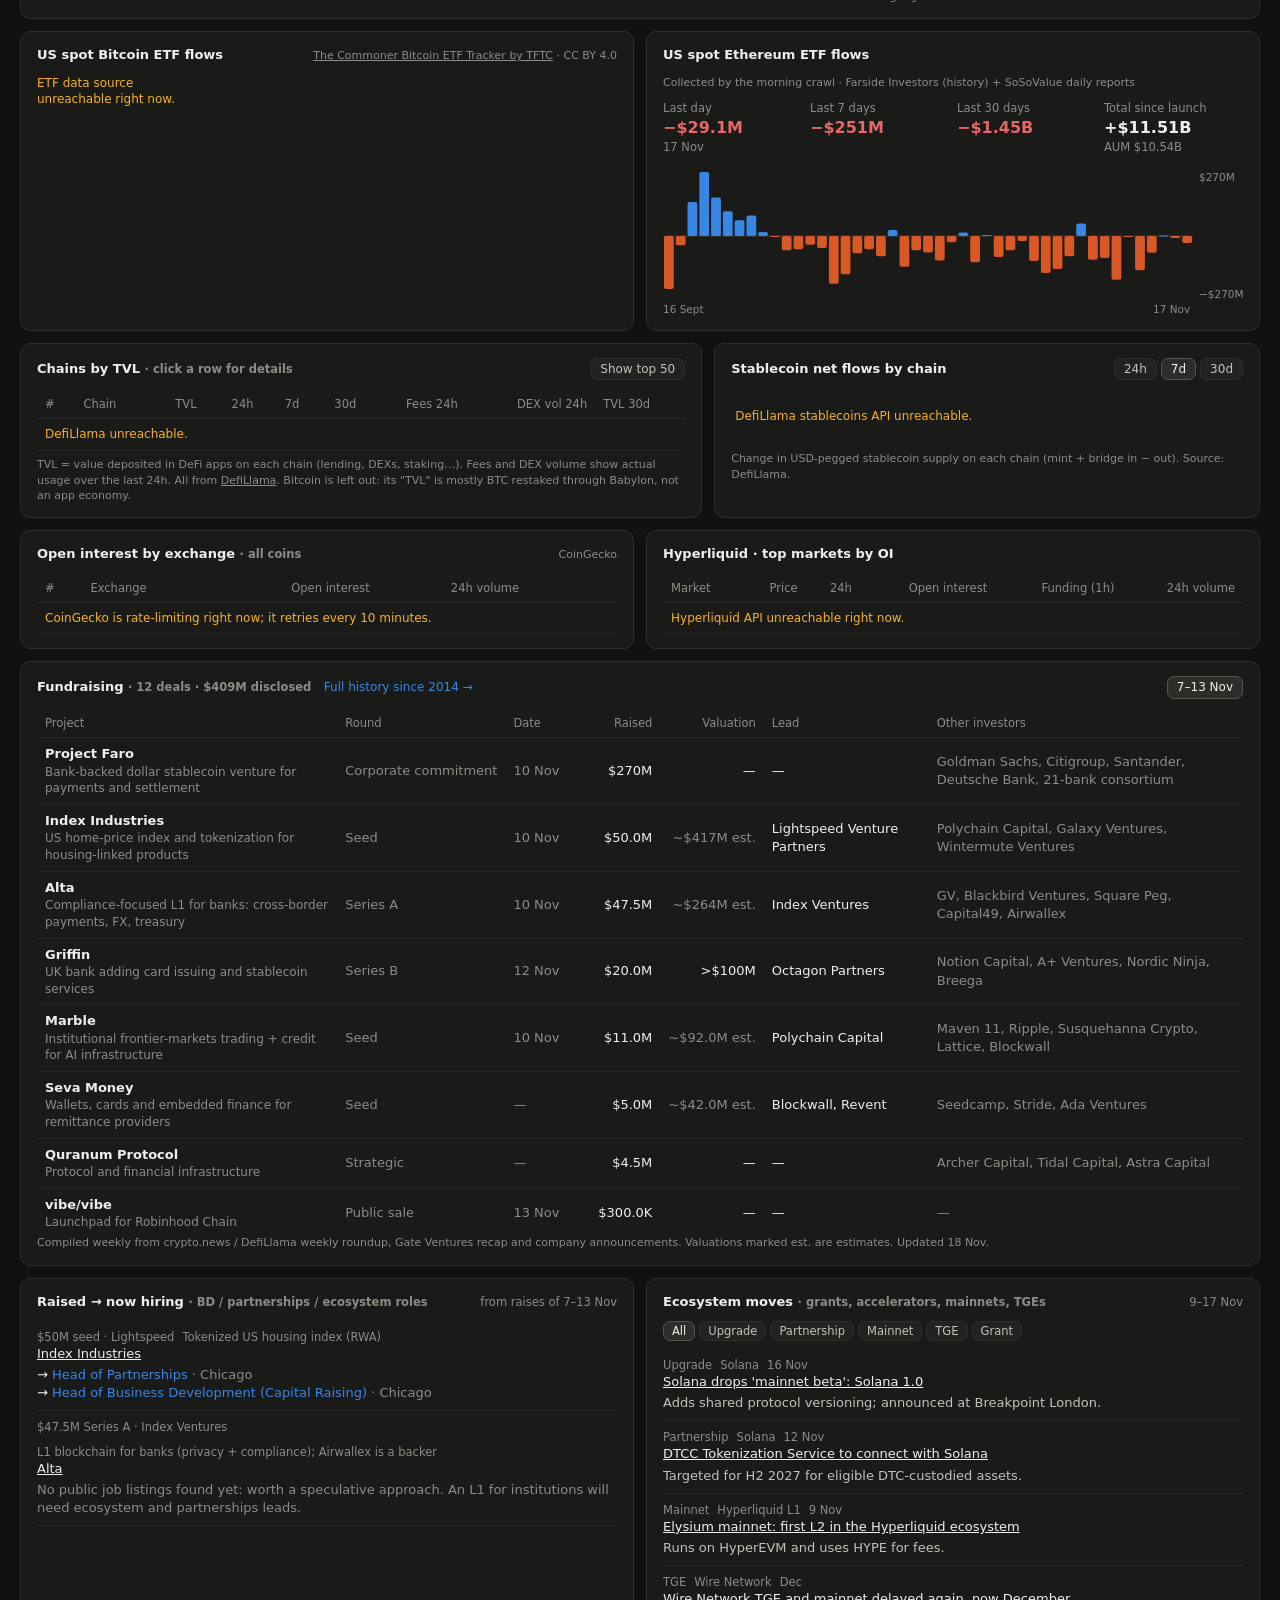
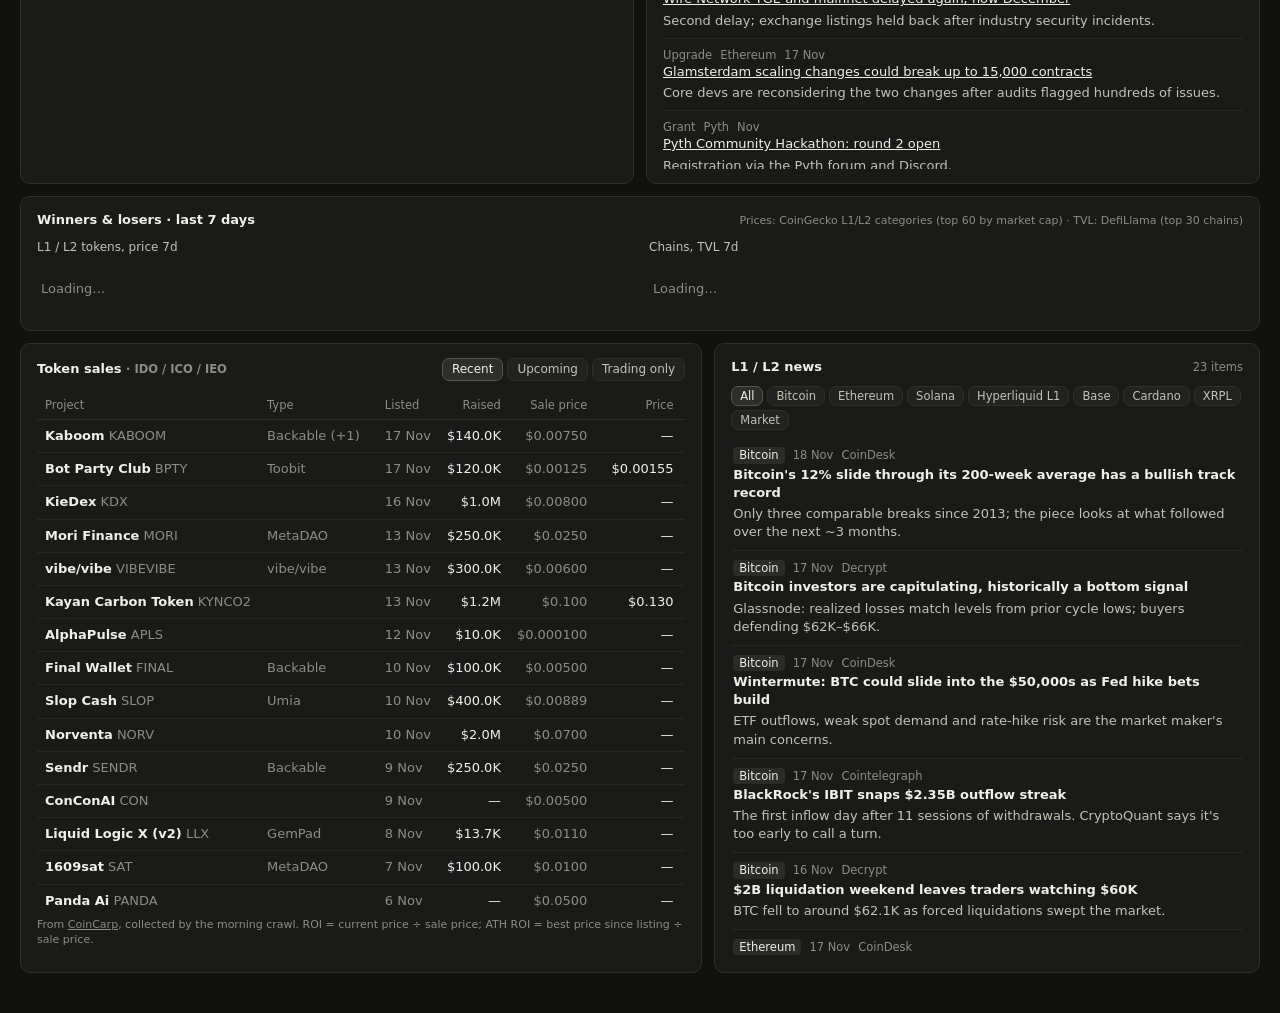
==== commit 3ca9f2a6: "Add fundraising history page (7,379 rounds since 2014) Co-Authored-By: Claude Opus 5.5 <noreply@anth" ====
--- a/index.html
+++ b/index.html
@@ -335,7 +335,7 @@
   <!-- Fundraising -->
   <section class="card row" id="funding">
     <div class="card-h">
-      <h2>Fundraising <span class="sub" id="fund-sum"></span></h2>
+      <h2>Fundraising <span class="sub" id="fund-sum"></span> <a href="funding.html" style="color:var(--series-1);text-decoration:none;font-size:12px;font-weight:500;margin-left:8px">Full history since 2014 →</a></h2>
       <div class="tabs" id="fund-weeks"></div>
     </div>
     <div class="scroll" style="max-height:520px"><table>
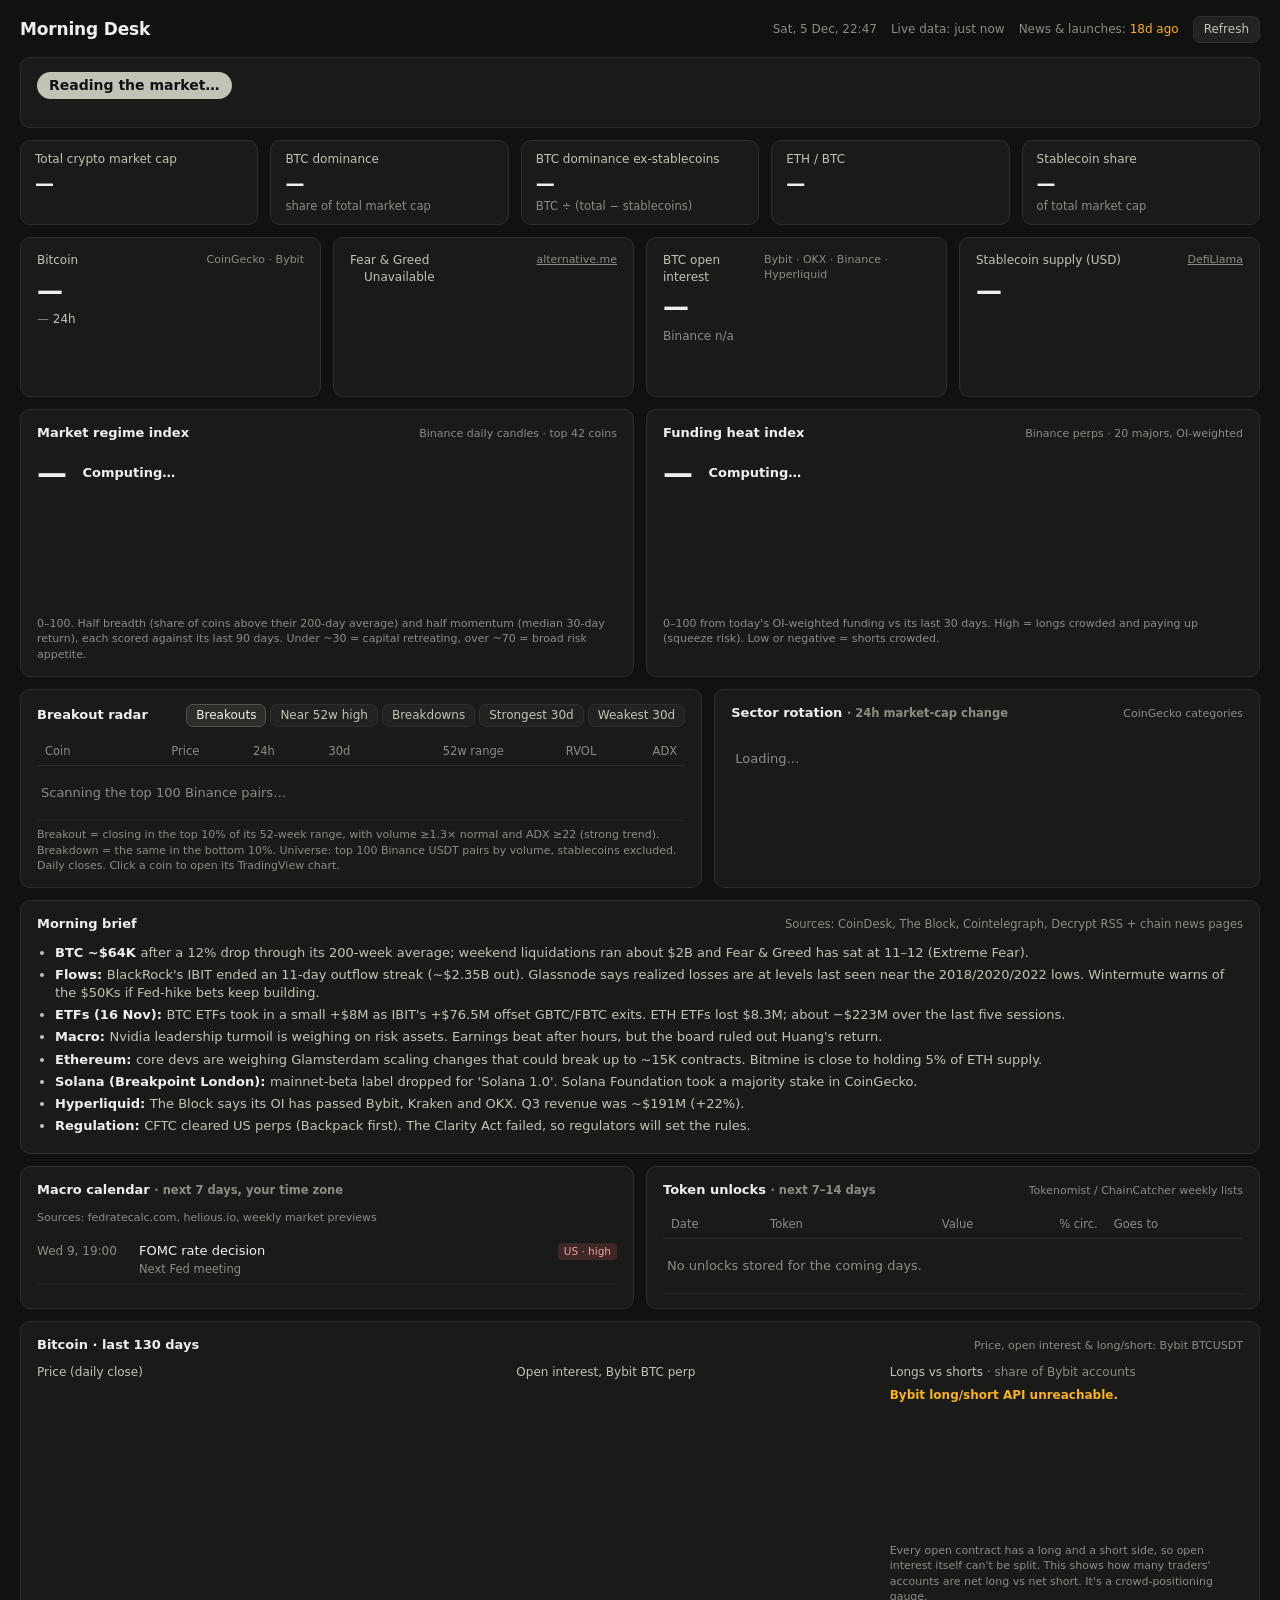
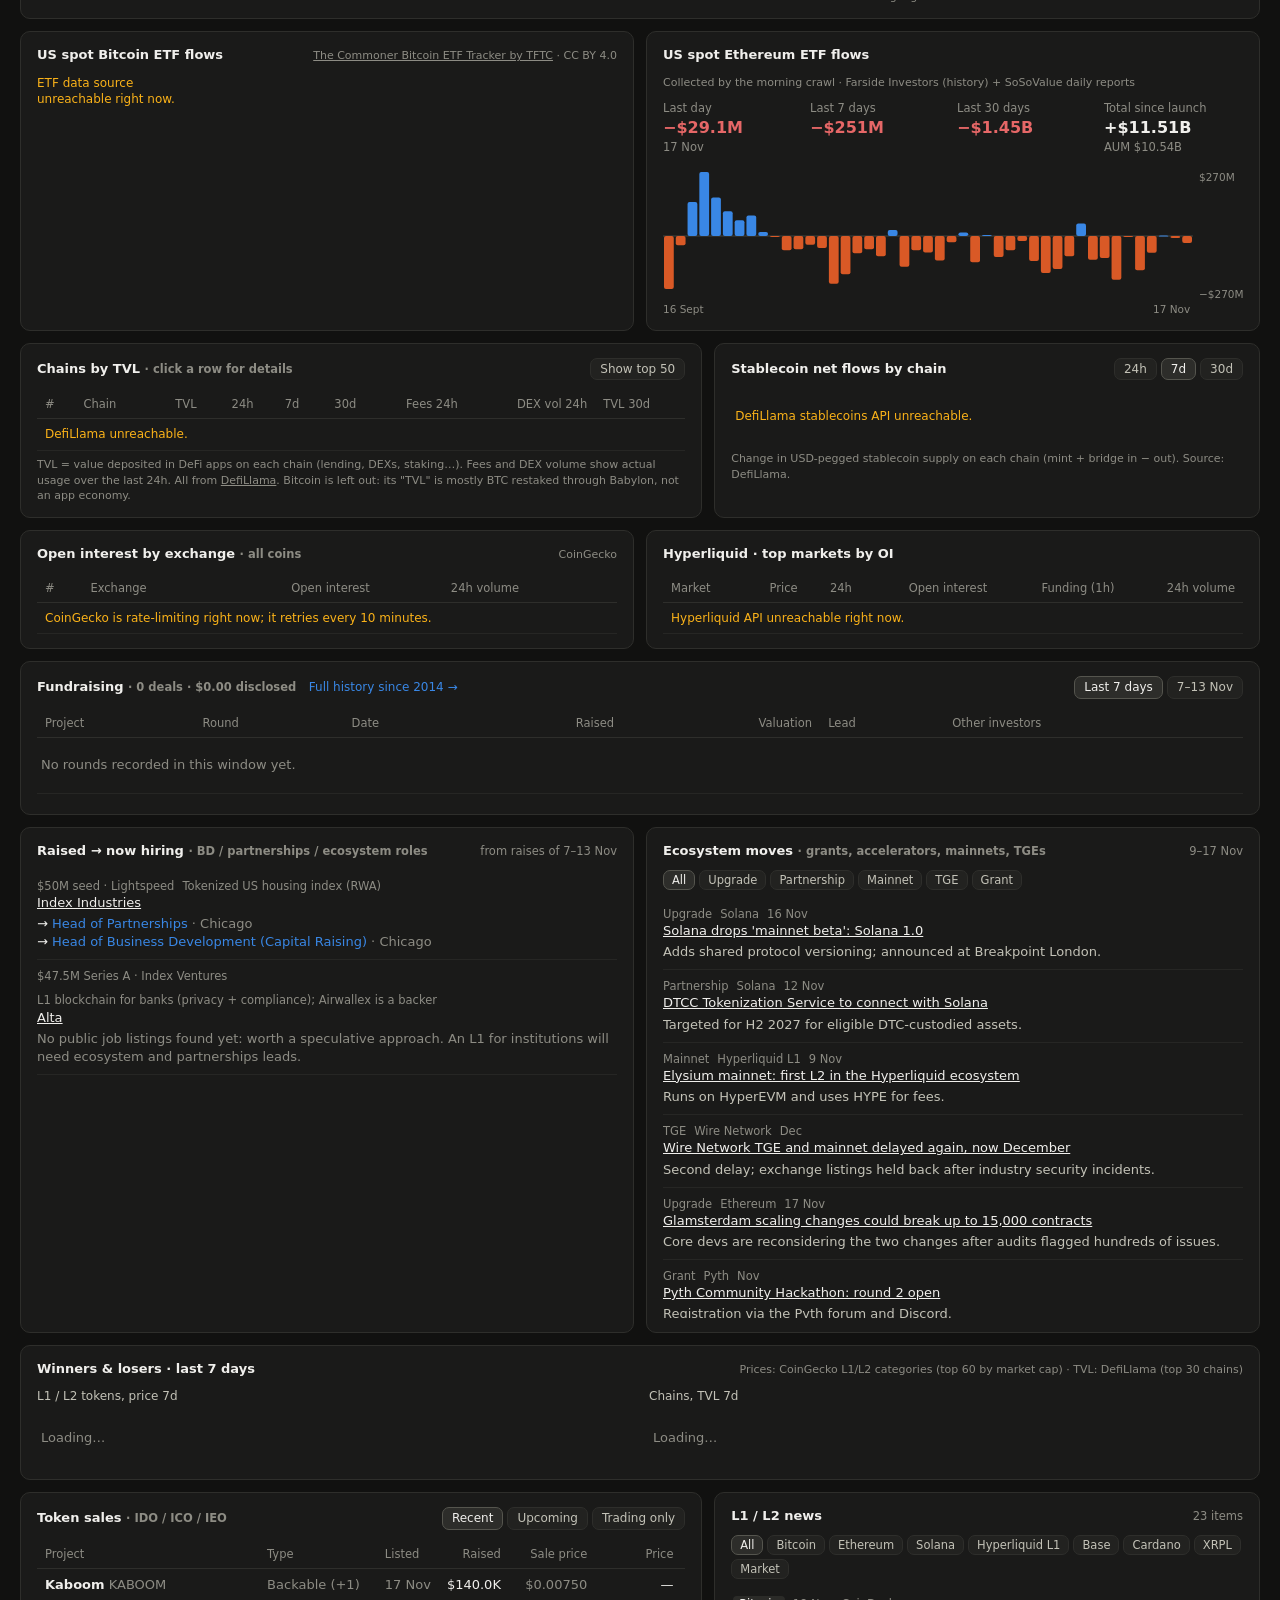
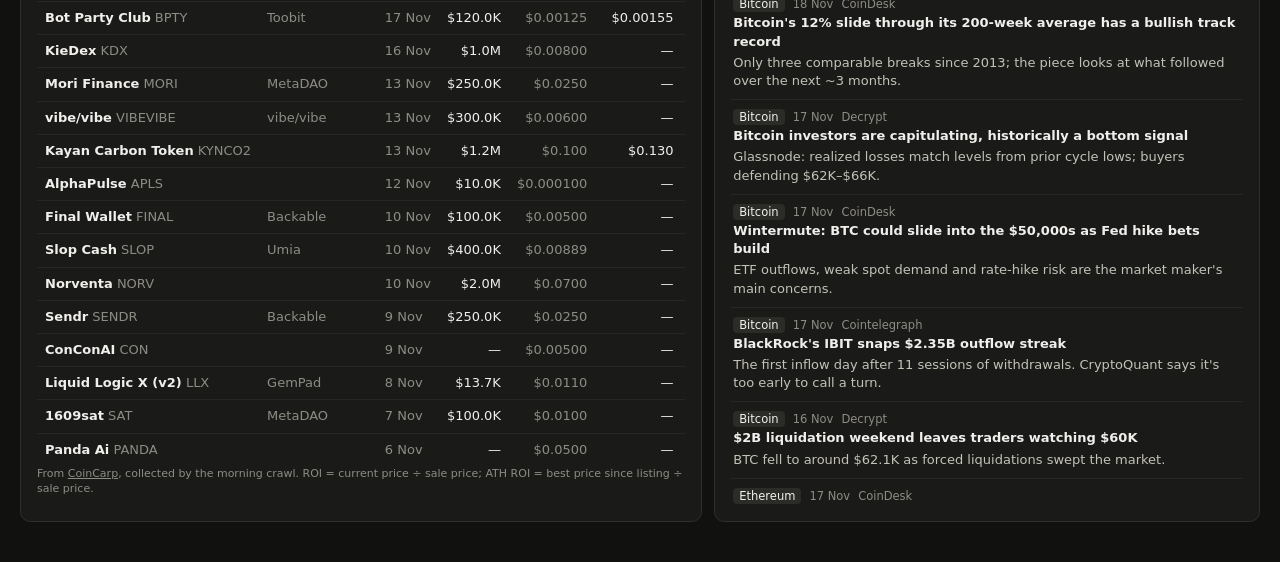
==== commit 90b16686: "Add rolling 7-day fundraising view Co-Authored-By: Claude Opus 5.5 <noreply@anthropic.com> Claude-Se" ====
--- a/index.html
+++ b/index.html
@@ -727,14 +727,36 @@
       n.url ? el('a', { class: 'title', href: n.url, target: '_blank', rel: 'noopener', text: n.title }) : el('span', { class: 'title', text: n.title }),
       n.summary ? el('p', { text: n.summary }) : null);
   }
-  let fundWeek = 0;
+  let fundWeek = -1, FH = null, fhLoading = false;
+  const FH_DIL = { 'Pre-Seed': .10, 'Pre-seed': .10, 'Seed': .12, 'Series A': .18, 'Series B': .15, 'Series C': .12 };
+  async function loadFundHist() {
+    if (FH || fhLoading) return; fhLoading = true;
+    try { const j = await getJSON('funding-history.json?t=' + Math.floor(Date.now() / 36e5)); FH = j.rows || []; } catch (e) { FH = []; }
+    fhLoading = false; renderFunding();
+  }
+  function last7() {
+    const now = Date.now(), t = (d) => Date.parse(d + 'T00:00:00Z');
+    const cur = FH.filter(x => now - t(x.d) <= 7 * 864e5), prev = FH.filter(x => now - t(x.d) > 7 * 864e5 && now - t(x.d) <= 14 * 864e5);
+    const map = (x) => { const d = FH_DIL[x.r]; const est = !x.v && d && x.a ? Math.round(x.a / d / 1e5) * 1e5 : null;
+      return { project: x.n, what: x.s, round: x.r, date: new Date(t(x.d)).toLocaleDateString('en-GB', { day: 'numeric', month: 'short', timeZone: 'UTC' }), amount: x.a, valuation: x.v || est, valuationEst: !x.v && !!est, valuationNote: est ? `Estimate: assumes ~${Math.round(d * 100)}% sold in a ${x.r}` : '', lead: x.l, others: x.o, url: 'https://www.google.com/search?q=' + encodeURIComponent(`${x.n} ${x.r || ''} raise`) }; };
+    return { rows: cur.map(map), prevN: prev.length, prevSum: prev.reduce((a, x) => a + (x.a || 0), 0) };
+  }
   function renderFunding() {
-    const F = window.INTEL?.funding; if (!F?.weeks?.length) return;
-    const weeks = F.weeks; if (fundWeek >= weeks.length) fundWeek = 0;
-    $('fund-weeks').replaceChildren(...weeks.map((w, i) => el('button', { class: i === fundWeek ? 'on' : '', text: w.label, onclick: () => { fundWeek = i; renderFunding(); } })));
-    const w = weeks[fundWeek]; const rows = [...(w.rounds || [])].sort((a, b) => (b.amount || 0) - (a.amount || 0));
+    const F = window.INTEL?.funding; const weeks = F?.weeks || [];
+    if (!FH) loadFundHist();
+    if (fundWeek >= weeks.length) fundWeek = -1;
+    $('fund-weeks').replaceChildren(el('button', { class: fundWeek === -1 ? 'on' : '', text: 'Last 7 days', onclick: () => { fundWeek = -1; renderFunding(); } }),
+      ...weeks.map((w, i) => el('button', { class: i === fundWeek ? 'on' : '', text: w.label, onclick: () => { fundWeek = i; renderFunding(); } })));
+    let rows, cmp = '';
+    if (fundWeek === -1) {
+      if (!FH) { $('fund-body').replaceChildren(el('tr', {}, el('td', { colspan: 7, class: 'empty', text: 'Loading the last 7 days…' }))); return; }
+      const L = last7(); rows = L.rows.sort((a, b) => (b.amount || 0) - (a.amount || 0));
+      const sum = rows.reduce((a, r) => a + (r.amount || 0), 0);
+      if (L.prevSum) { const ch = (sum / L.prevSum - 1) * 100; cmp = ` · ${ch >= 0 ? '+' : ''}${ch.toFixed(0)}% vs prior 7 days (${L.prevN} deals, ${usd(L.prevSum)})`; }
+    } else { const w = weeks[fundWeek]; rows = [...(w.rounds || [])].sort((a, b) => (b.amount || 0) - (a.amount || 0)); }
     const total = rows.reduce((a, r) => a + (r.amount || 0), 0);
-    $('fund-sum').textContent = `· ${rows.length} deals · ${usd(total)} disclosed`;
+    $('fund-sum').textContent = `· ${rows.length} deals · ${usd(total)} disclosed${cmp}`;
+    if (!rows.length) { $('fund-body').replaceChildren(el('tr', {}, el('td', { colspan: 7, class: 'empty', text: 'No rounds recorded in this window yet.' }))); return; }
     $('fund-body').replaceChildren(...rows.map(r => el('tr', {},
       el('td', { style: 'white-space:normal;min-width:200px' }, r.url ? el('a', { href: r.url, target: '_blank', rel: 'noopener', style: 'font-weight:600;text-decoration:none', text: r.project }) : el('b', { text: r.project }),
         r.what ? el('div', { class: 'muted', style: 'font-size:12px', text: r.what }) : null),
@@ -744,7 +766,7 @@
       el('td', { class: 'r num' + (r.valuationEst ? ' muted' : ''), title: r.valuationNote || '', text: r.valuation ? (r.valuationEst ? '~' + usd(r.valuation) + ' est.' : (r.valuationPrefix || '') + usd(r.valuation)) : '—' }),
       el('td', { style: 'white-space:normal;min-width:140px', text: (r.lead || []).join(', ') || '—' }),
       el('td', { class: 'muted', style: 'white-space:normal;min-width:180px', text: (r.others || []).join(', ') || '—' }))));
-    $('fund-src').textContent = (F.note || '') + (F.updatedAt ? ' Updated ' + dateStr(Date.parse(F.updatedAt)) + '.' : '');
+    $('fund-src').textContent = fundWeek === -1 ? 'Rolling last 7 days from the fundraising history (DefiLlama data plus the Monday crawl). Recent deals can take a few days to be reported. Valuations marked est. are rough estimates.' : (F?.note || '') + (F?.updatedAt ? ' Updated ' + dateStr(Date.parse(F.updatedAt)) + '.' : '');
   }
   let newsFilter = 'All', launchTab = 'recent';
   function renderIntel() {
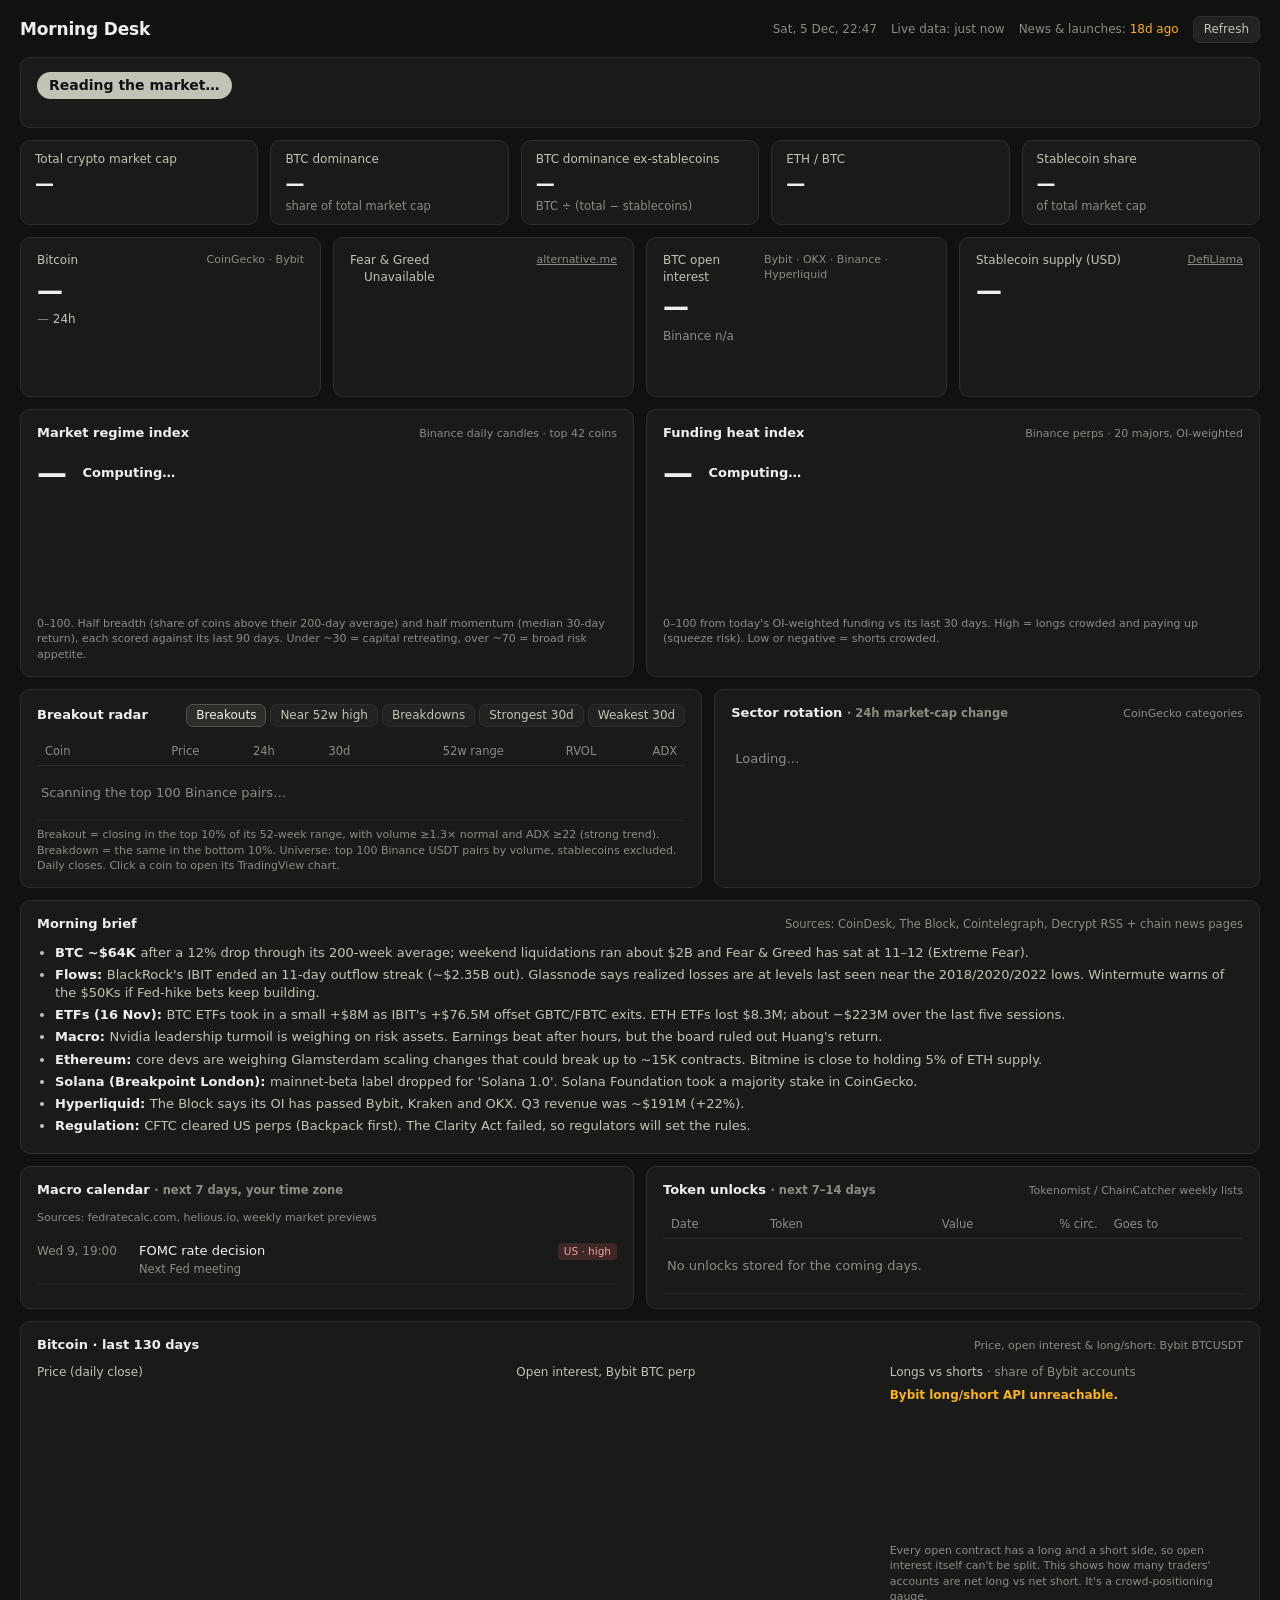
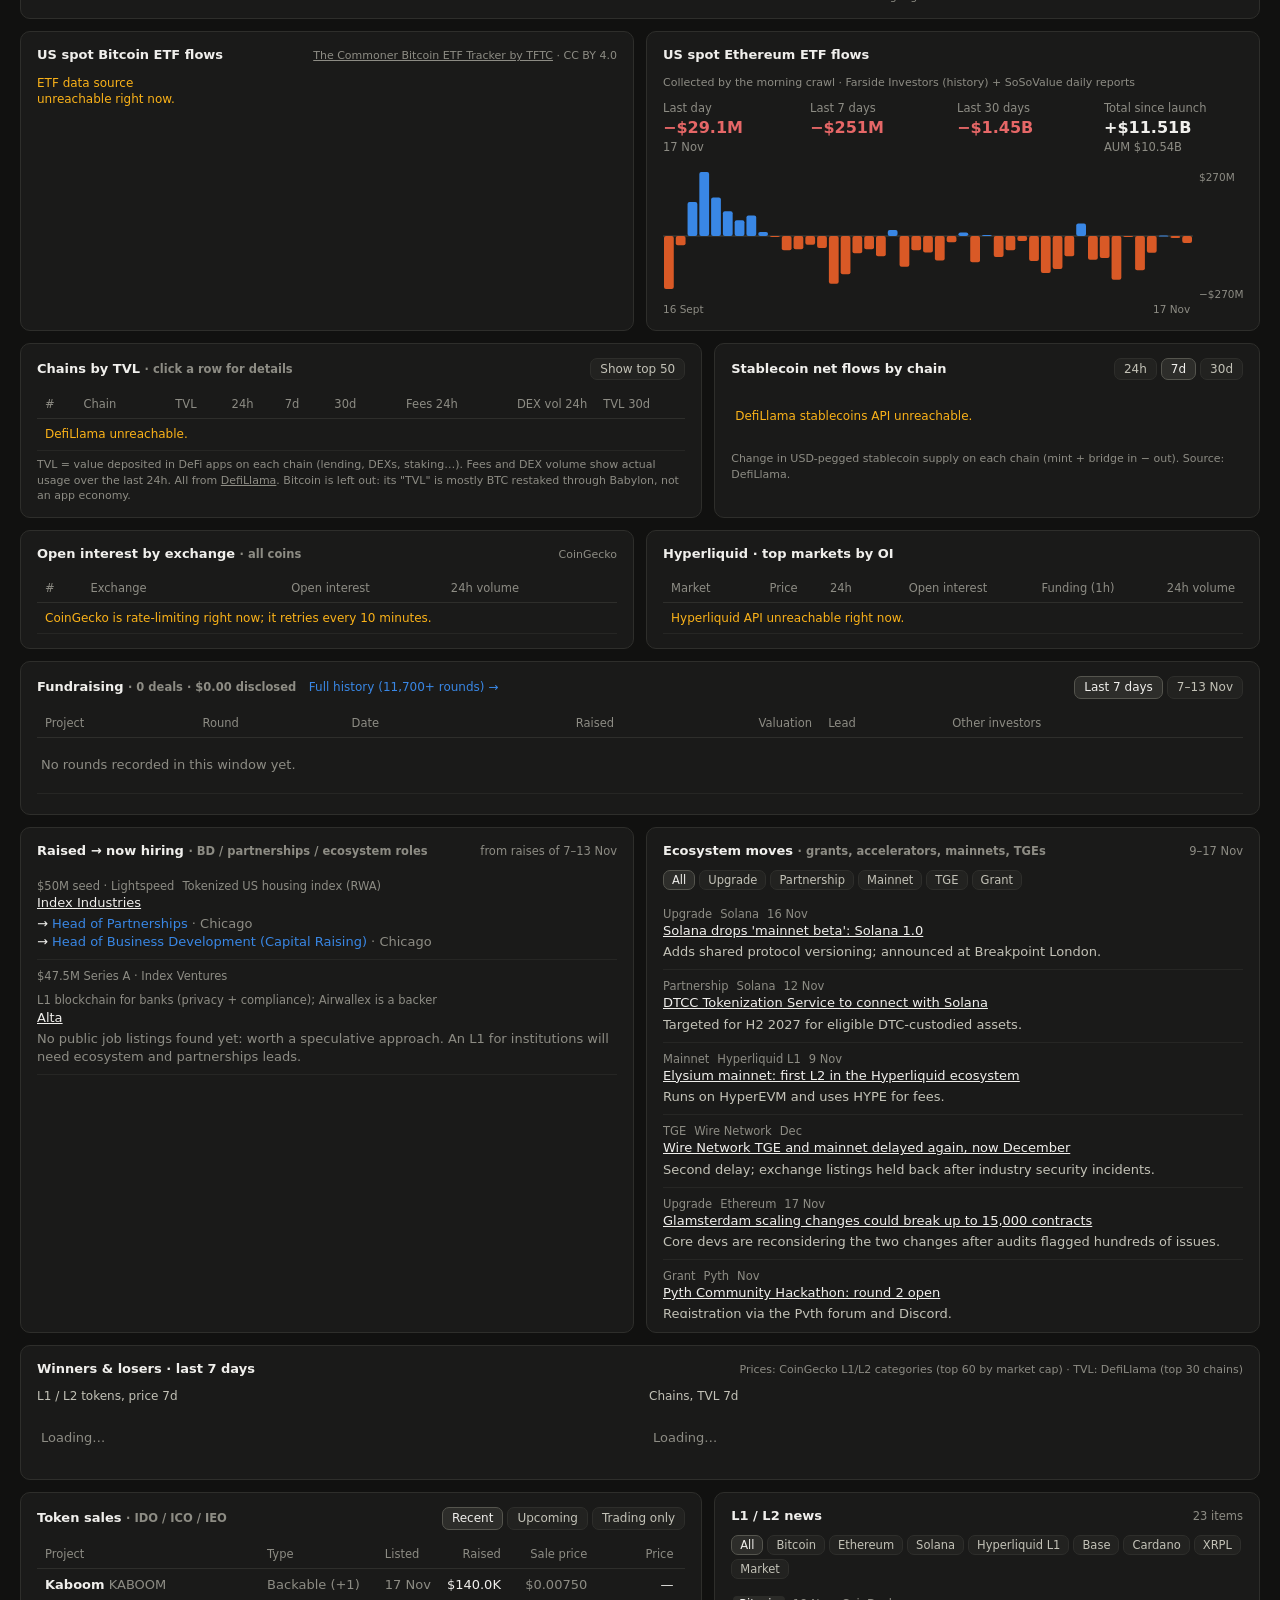
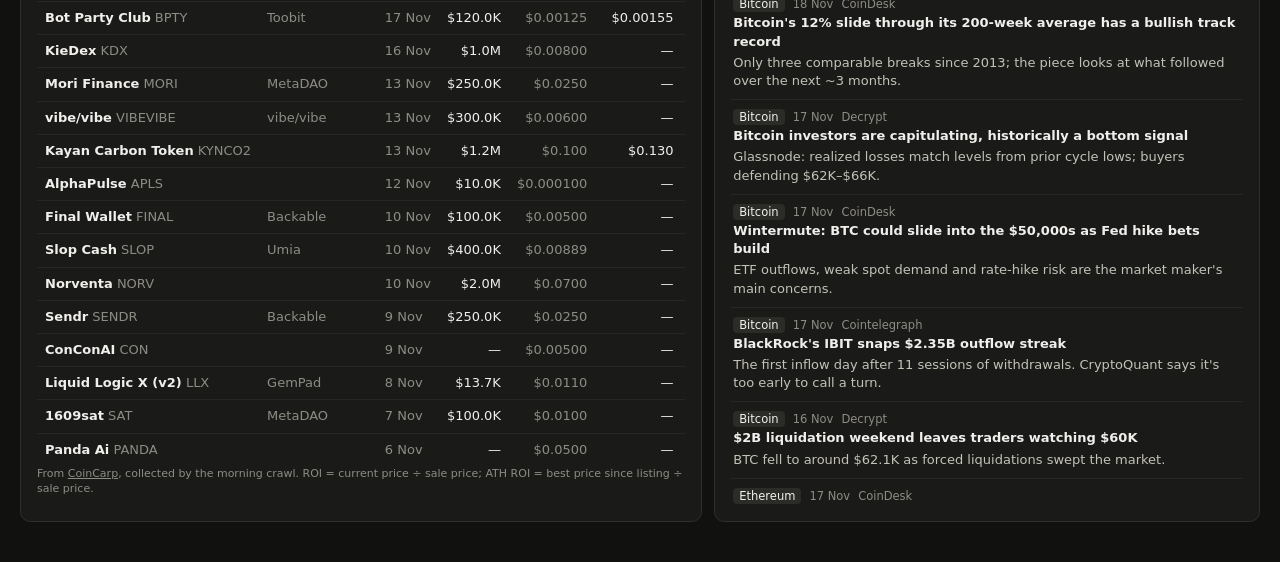
==== commit 5e68ce81: "Merge CoinCarp rounds into fundraising history (11,759 rounds) Co-Authored-By: Claude Opus 5.5 <nore" ====
--- a/index.html
+++ b/index.html
@@ -335,7 +335,7 @@
   <!-- Fundraising -->
   <section class="card row" id="funding">
     <div class="card-h">
-      <h2>Fundraising <span class="sub" id="fund-sum"></span> <a href="funding.html" style="color:var(--series-1);text-decoration:none;font-size:12px;font-weight:500;margin-left:8px">Full history since 2014 →</a></h2>
+      <h2>Fundraising <span class="sub" id="fund-sum"></span> <a href="funding.html" style="color:var(--series-1);text-decoration:none;font-size:12px;font-weight:500;margin-left:8px">Full history (11,700+ rounds) →</a></h2>
       <div class="tabs" id="fund-weeks"></div>
     </div>
     <div class="scroll" style="max-height:520px"><table>
@@ -766,7 +766,7 @@
       el('td', { class: 'r num' + (r.valuationEst ? ' muted' : ''), title: r.valuationNote || '', text: r.valuation ? (r.valuationEst ? '~' + usd(r.valuation) + ' est.' : (r.valuationPrefix || '') + usd(r.valuation)) : '—' }),
       el('td', { style: 'white-space:normal;min-width:140px', text: (r.lead || []).join(', ') || '—' }),
       el('td', { class: 'muted', style: 'white-space:normal;min-width:180px', text: (r.others || []).join(', ') || '—' }))));
-    $('fund-src').textContent = fundWeek === -1 ? 'Rolling last 7 days from the fundraising history (DefiLlama data plus the Monday crawl). Recent deals can take a few days to be reported. Valuations marked est. are rough estimates.' : (F?.note || '') + (F?.updatedAt ? ' Updated ' + dateStr(Date.parse(F.updatedAt)) + '.' : '');
+    $('fund-src').textContent = fundWeek === -1 ? 'Rolling last 7 days from the fundraising history (DefiLlama + CoinCarp, plus the Monday crawl). Recent deals can take a few days to be reported. Valuations marked est. are rough estimates.' : (F?.note || '') + (F?.updatedAt ? ' Updated ' + dateStr(Date.parse(F.updatedAt)) + '.' : '');
   }
   let newsFilter = 'All', launchTab = 'recent';
   function renderIntel() {
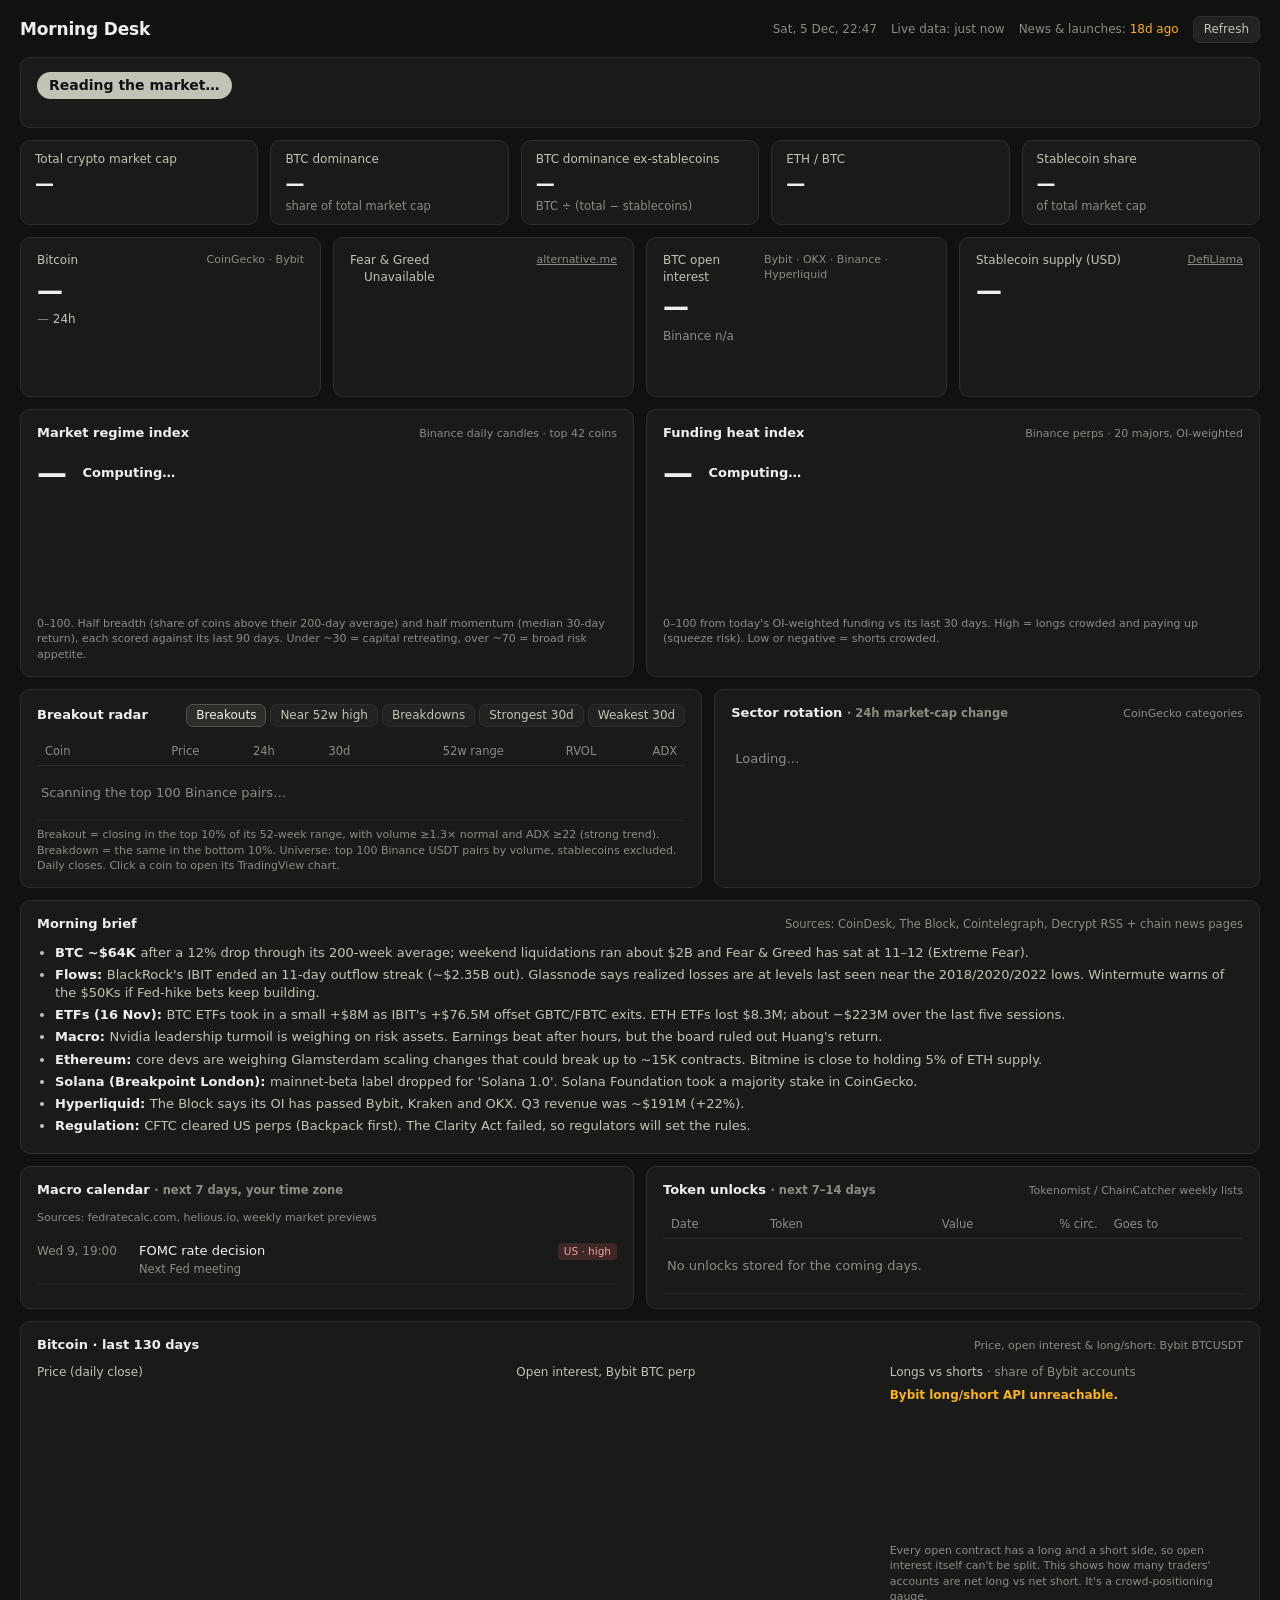
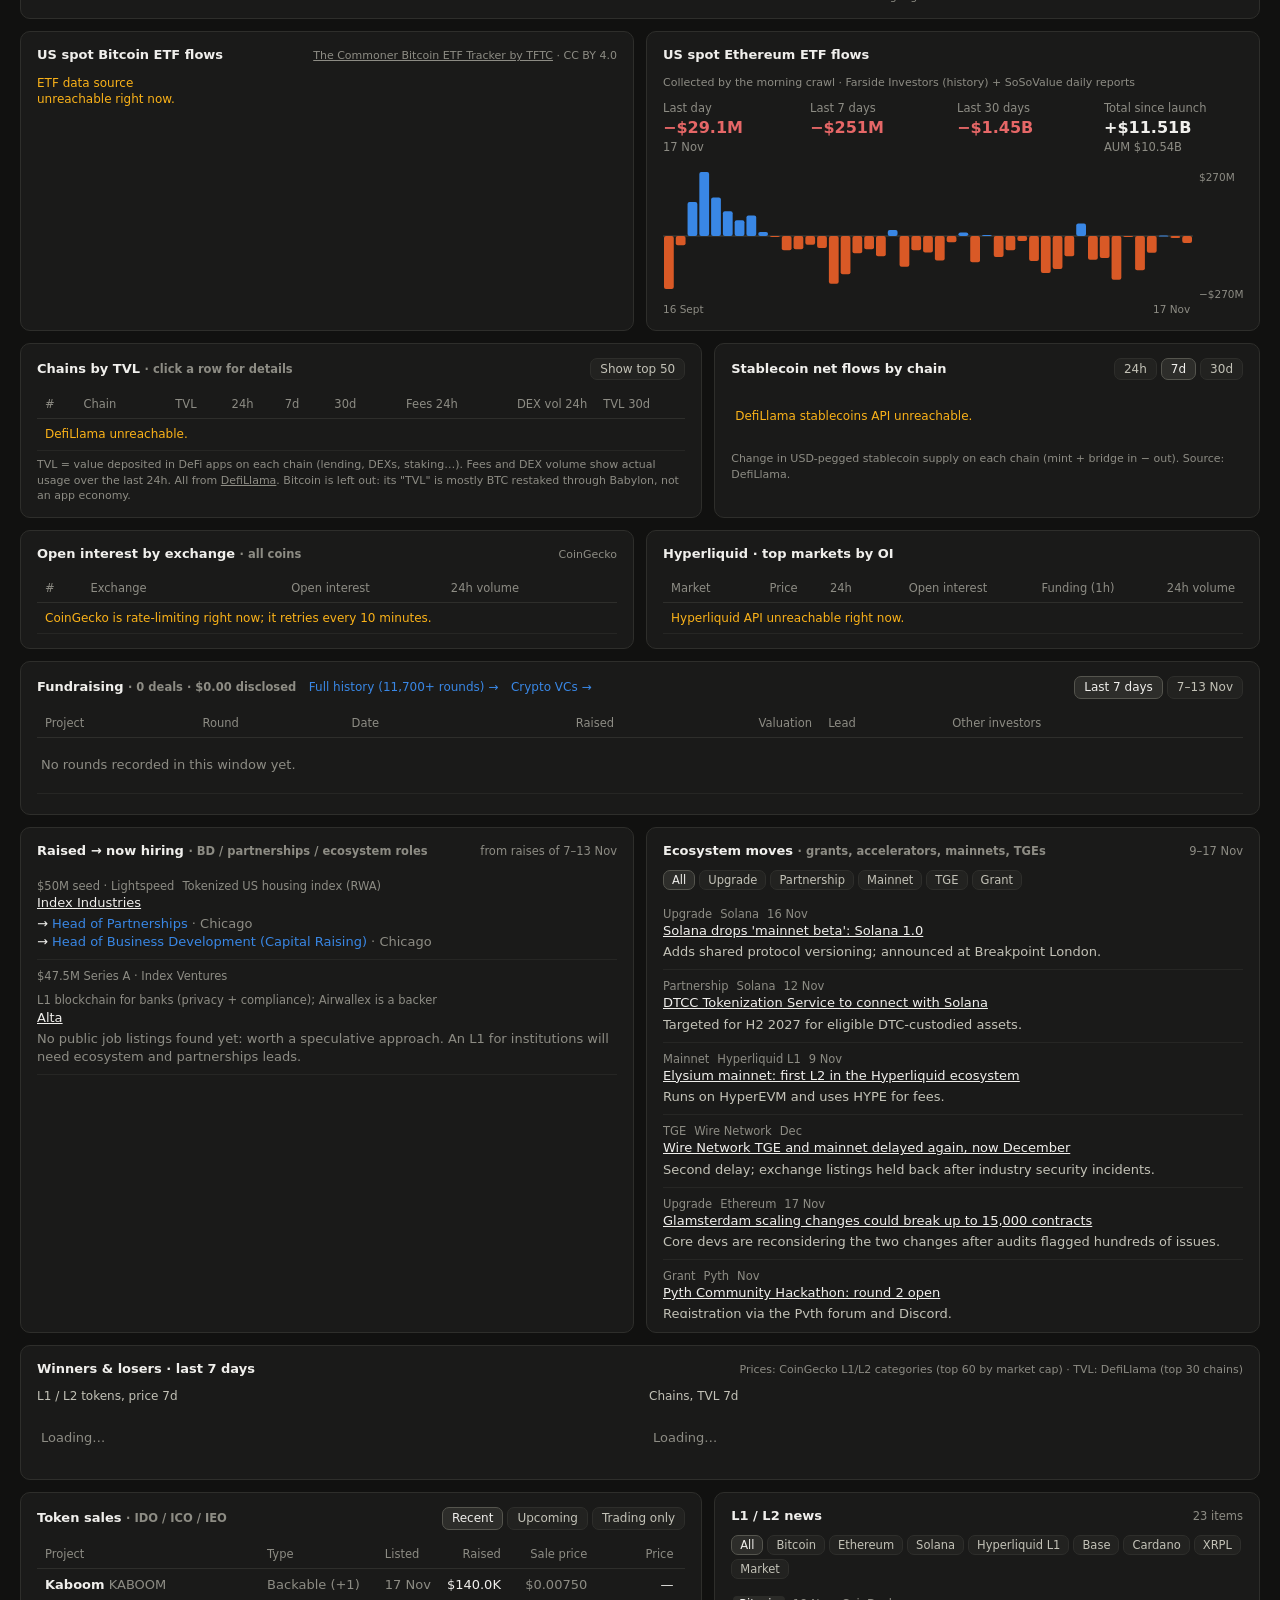
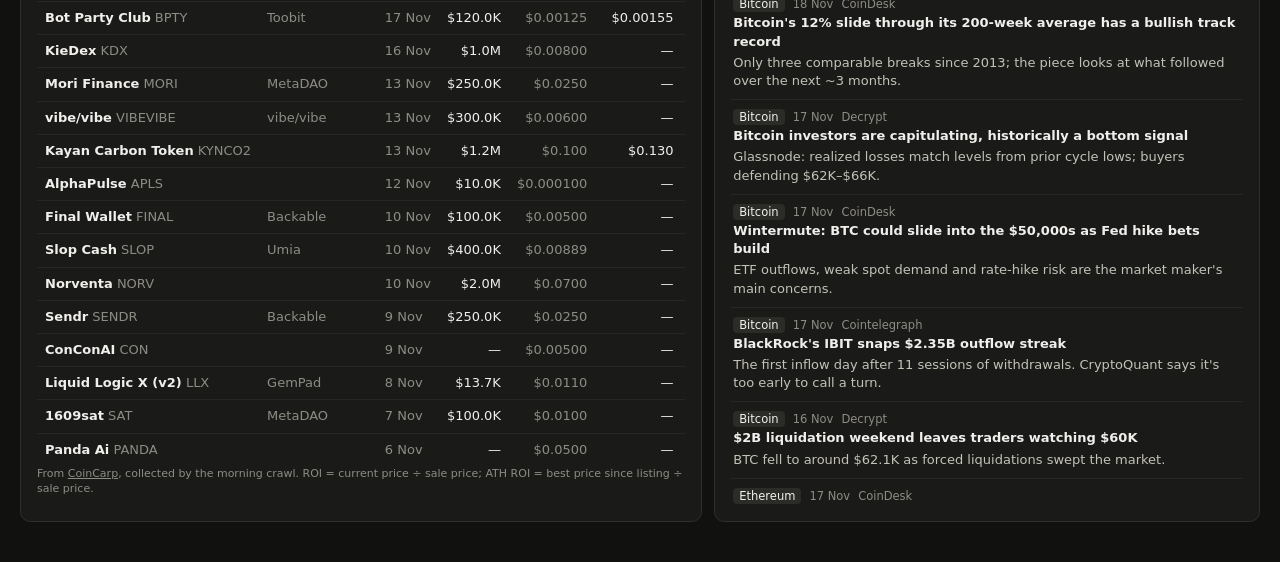
==== commit 8b8cdec6: "Add crypto VC index and investor profile pages with fund history and reported returns Co-Authored-By" ====
--- a/index.html
+++ b/index.html
@@ -335,7 +335,7 @@
   <!-- Fundraising -->
   <section class="card row" id="funding">
     <div class="card-h">
-      <h2>Fundraising <span class="sub" id="fund-sum"></span> <a href="funding.html" style="color:var(--series-1);text-decoration:none;font-size:12px;font-weight:500;margin-left:8px">Full history (11,700+ rounds) →</a></h2>
+      <h2>Fundraising <span class="sub" id="fund-sum"></span> <a href="funding.html" style="color:var(--series-1);text-decoration:none;font-size:12px;font-weight:500;margin-left:8px">Full history (11,700+ rounds) →</a> <a href="vcs.html" style="color:var(--series-1);text-decoration:none;font-size:12px;font-weight:500;margin-left:8px">Crypto VCs →</a></h2>
       <div class="tabs" id="fund-weeks"></div>
     </div>
     <div class="scroll" style="max-height:520px"><table>
